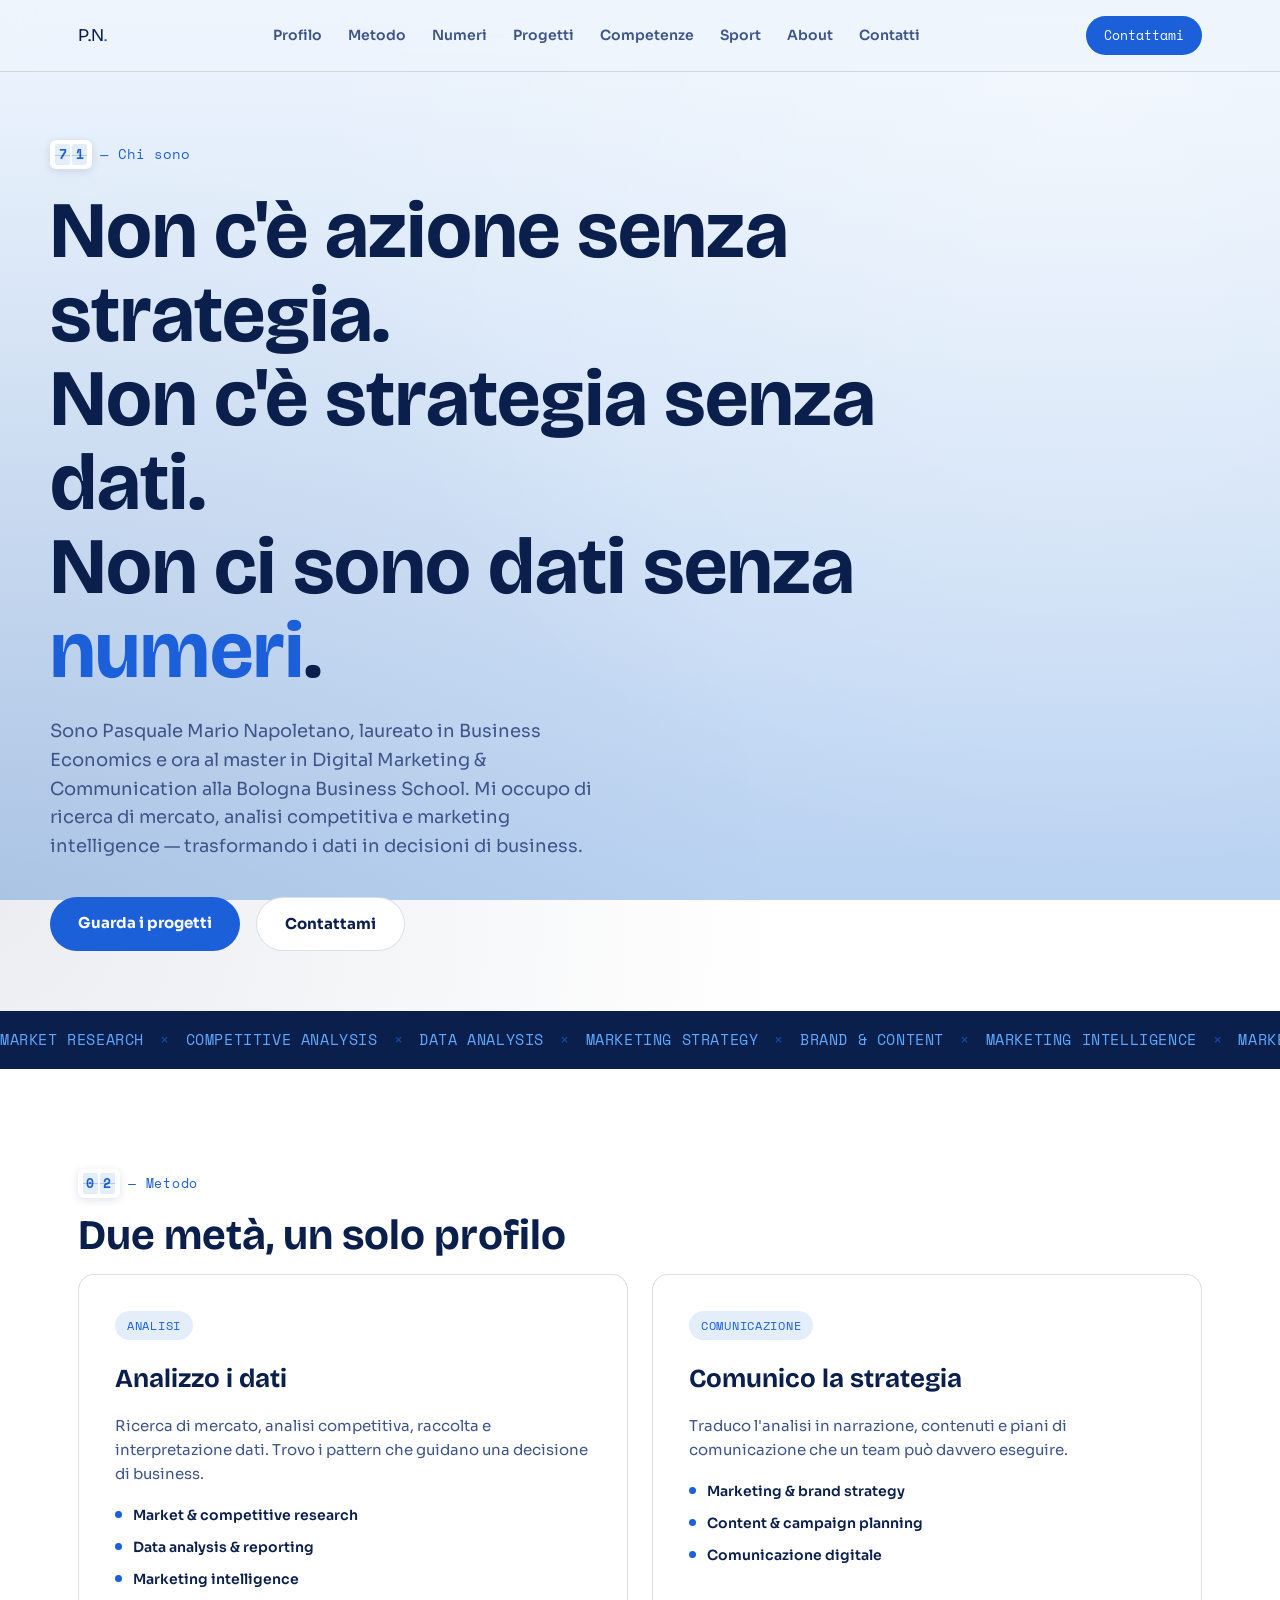
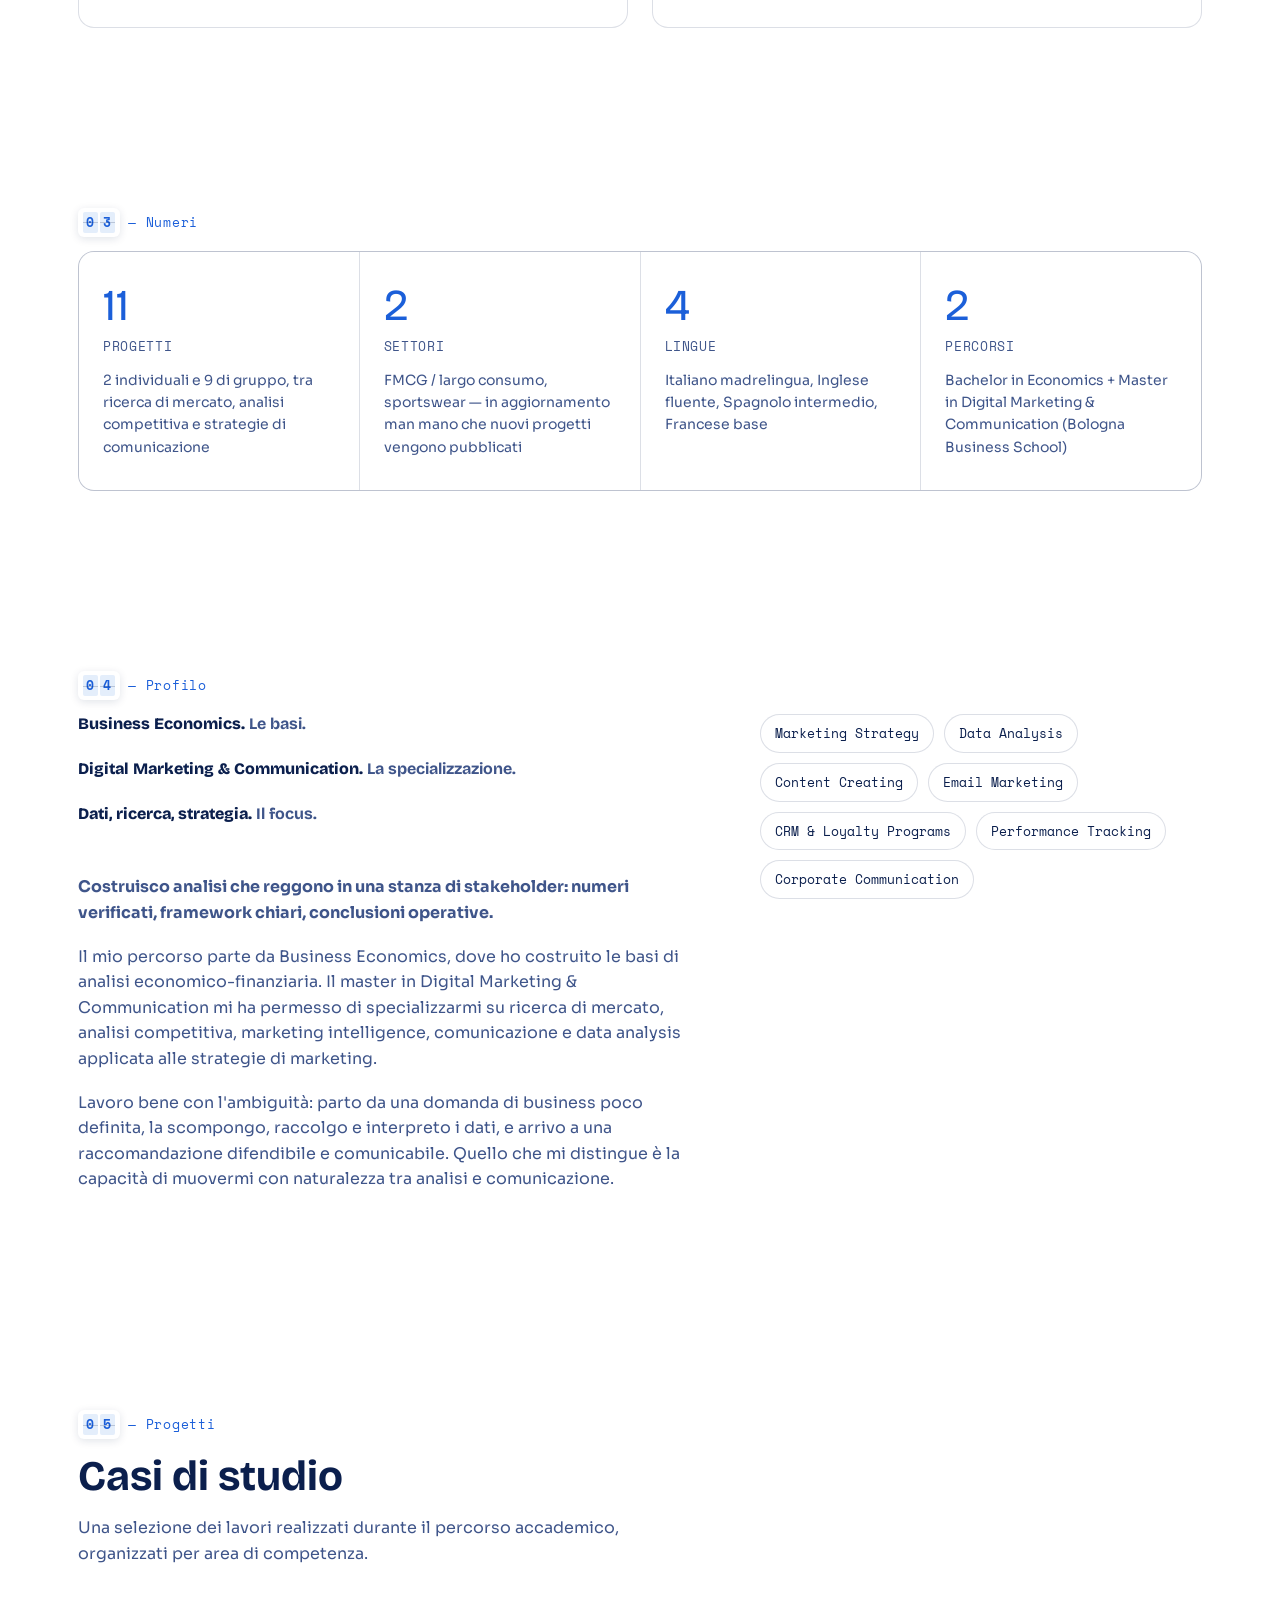
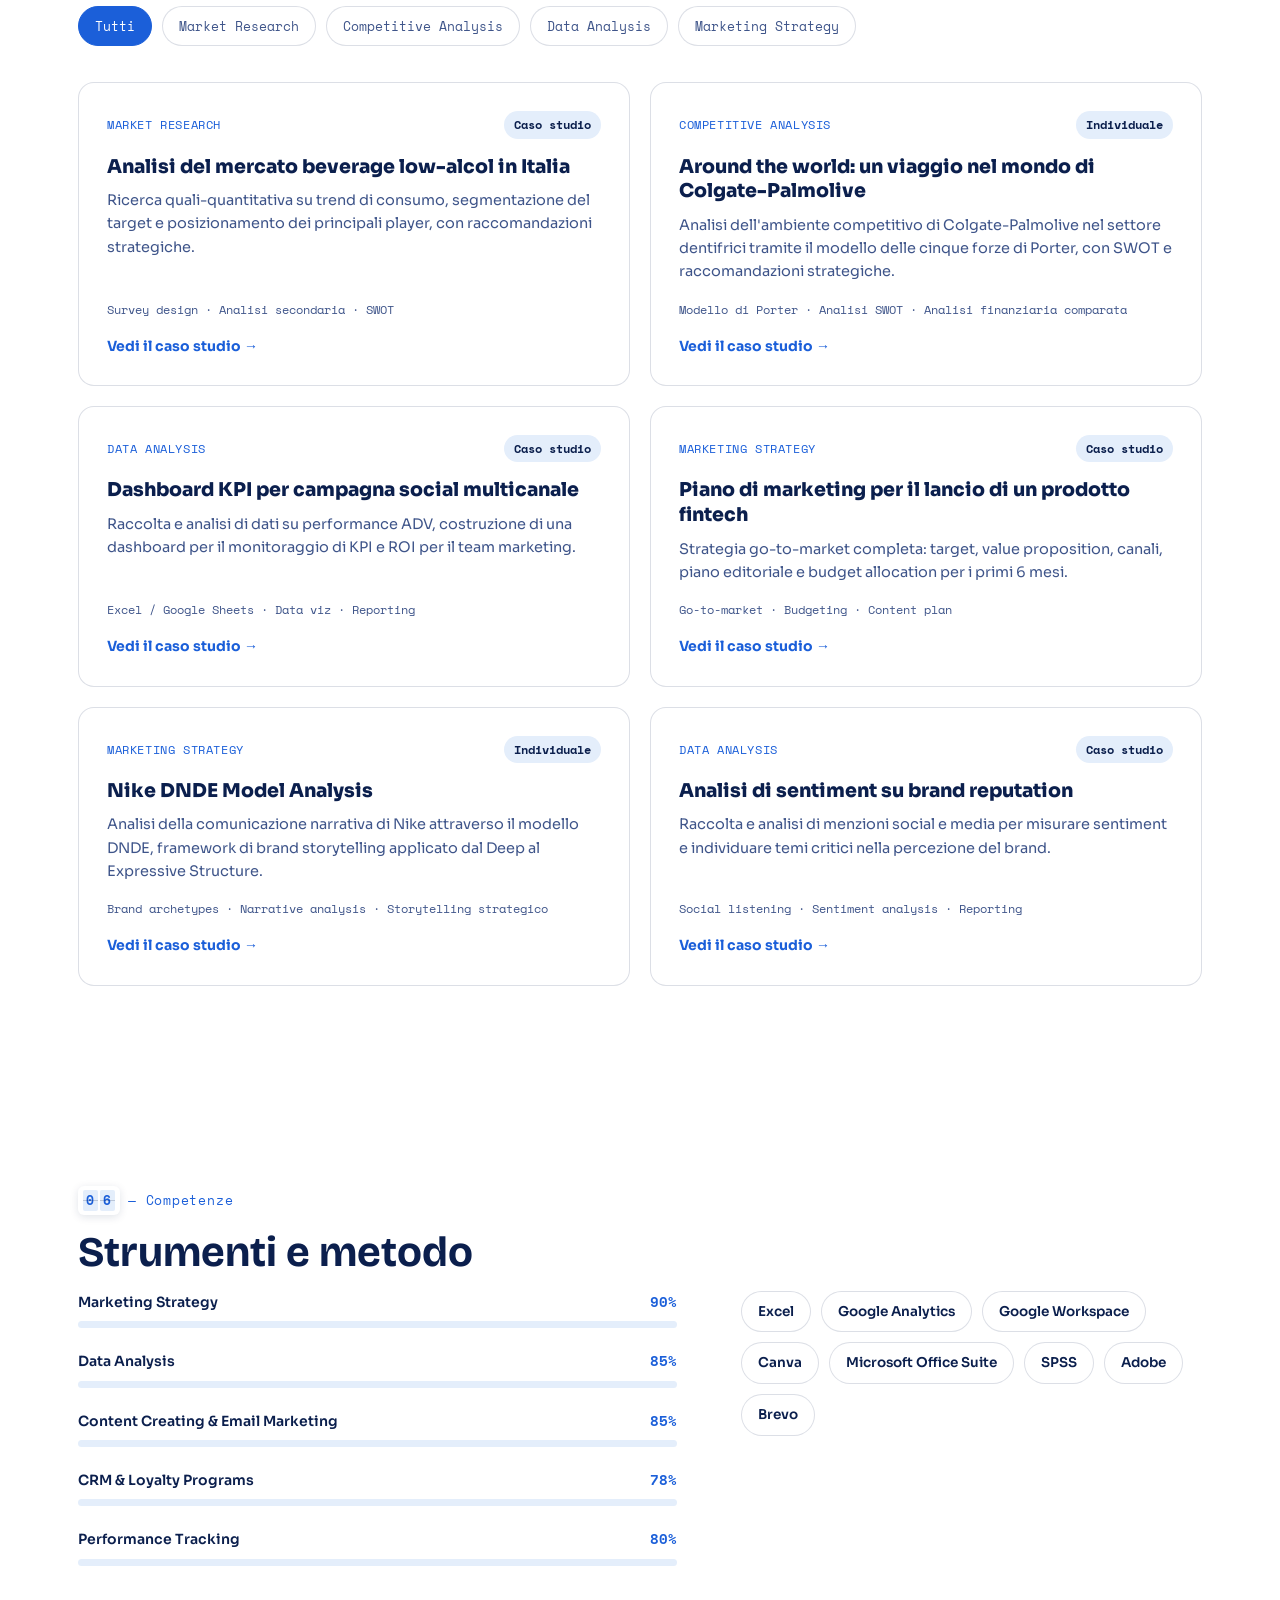
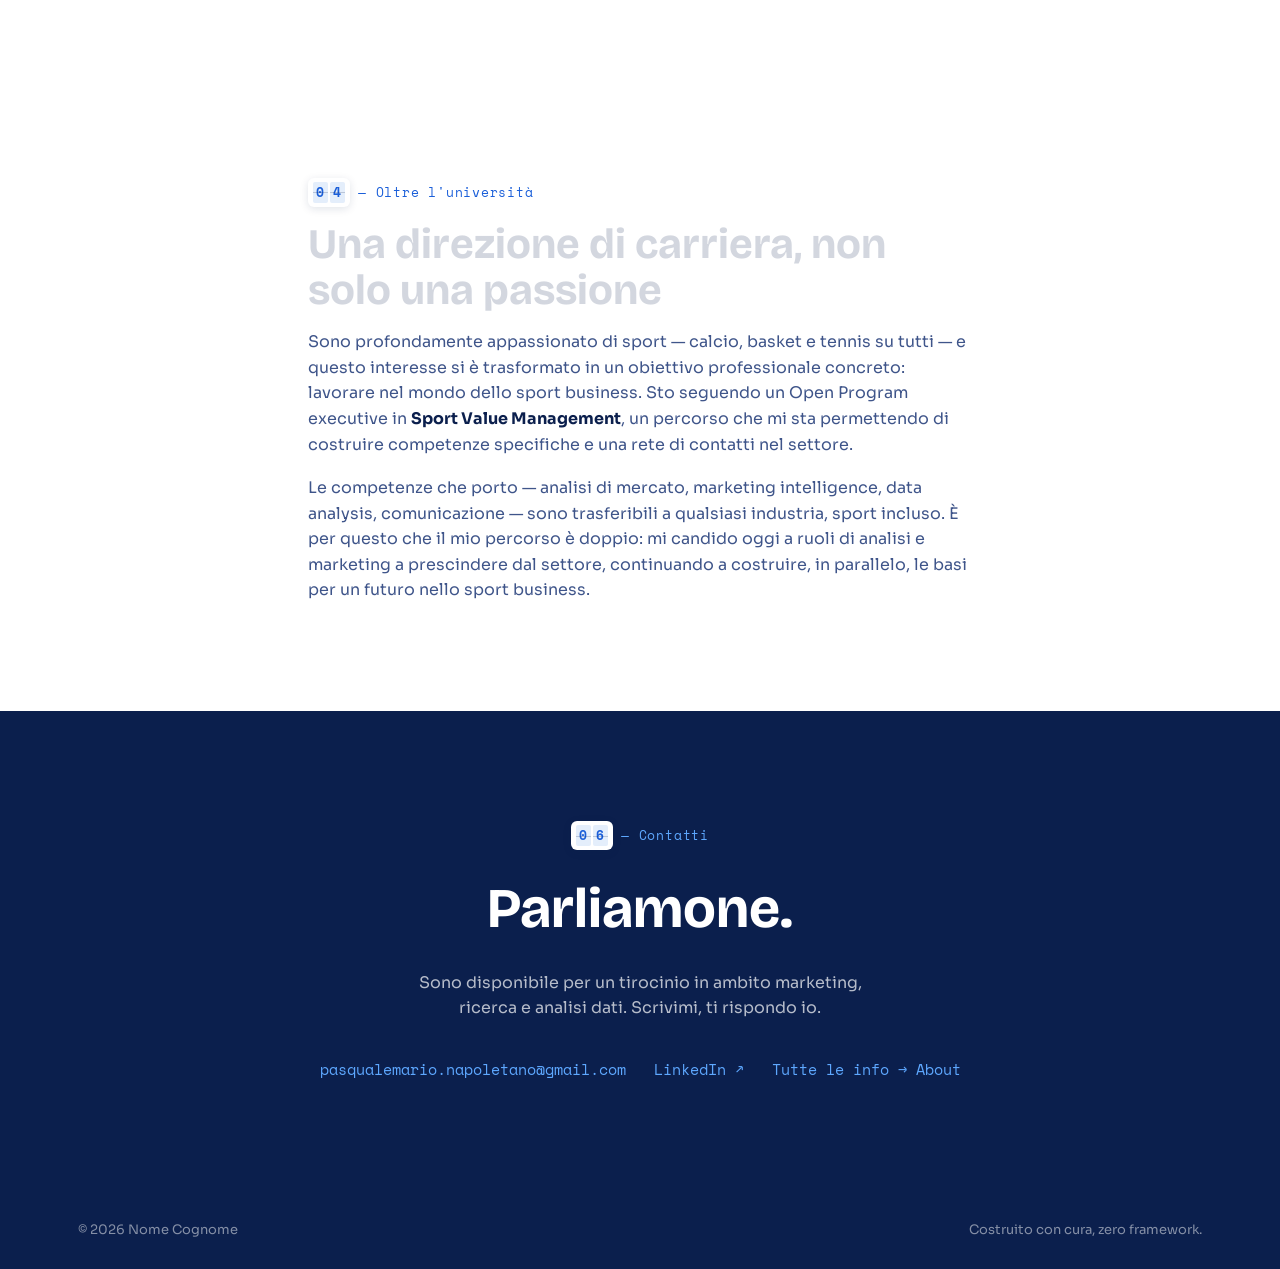
==== index.html @ d5038372 "Add files via upload" ====
<!DOCTYPE html>
<html lang="it">
<head>
<meta charset="UTF-8">
<meta name="viewport" content="width=device-width, initial-scale=1.0">
<title>Pasquale Mario Napoletano — Marketing Intelligence & Market Analysis</title>
<meta name="description" content="Portfolio accademico di Pasquale Mario Napoletano — Business Economics & Digital Marketing and Communication. Market research, competitive analysis, data analysis, marketing strategy.">
<meta name="robots" content="noindex, nofollow">

<link rel="preconnect" href="https://fonts.googleapis.com">
<link rel="preconnect" href="https://fonts.gstatic.com" crossorigin>
<link href="https://fonts.googleapis.com/css2?family=Bricolage+Grotesque:opsz,wght@12..96,600..800&family=Sora:wght@400;500;600;700&family=Inter:wght@400;500;600;700;800&family=Space+Mono:wght@400;700&display=swap" rel="stylesheet">

<link rel="stylesheet" href="css/style.css">
</head>
<body>

<!-- ============ NAV ============ -->
<header class="nav" id="nav">
  <div class="nav-inner">
    <a href="#top" class="nav-logo">P.N<span class="dot">.</span></a>
    <nav class="nav-links">
      <a href="#about">Profilo</a>
      <a href="#approach">Metodo</a>
      <a href="#stats">Numeri</a>
      <a href="#projects">Progetti</a>
      <a href="#skills">Competenze</a>
      <a href="#sport">Sport</a>
      <a href="about.html">About</a>
      <a href="#contact">Contatti</a>
    </nav>
    <a href="#contact" class="nav-cta">Contattami</a>
    <button class="nav-burger" id="navBurger" aria-label="Apri menu">
      <span></span><span></span><span></span>
    </button>
  </div>
</header>

<div class="mobile-menu" id="mobileMenu">
  <a href="#about">Profilo</a>
  <a href="#approach">Metodo</a>
  <a href="#stats">Numeri</a>
  <a href="#projects">Progetti</a>
  <a href="#skills">Competenze</a>
  <a href="#sport">Sport</a>
  <a href="about.html">About</a>
  <a href="#contact">Contatti</a>
  <a href="about.html" class="mobile-cta">About</a>
</div>

<!-- ============ HERO ============ -->
<section class="hero" id="top">
  <div class="hero-inner">
    <p class="hero-eyebrow"><span class="flap-group" data-flap="01"><span class="flap">0</span><span class="flap">0</span></span> — Chi sono</p>
    <h1 class="hero-title reveal-title">
      Non c'è azione senza strategia.<br>
      Non c'è strategia senza dati.<br>
      Non ci sono dati senza <span class="hero-highlight">numeri</span>.
    </h1>
    <p class="hero-sub reveal">
      Sono Pasquale Mario Napoletano, laureato in Business Economics e ora al master in Digital Marketing &amp; Communication
      alla Bologna Business School. Mi occupo di ricerca di mercato, analisi competitiva e marketing intelligence —
      trasformando i dati in decisioni di business.
    </p>
    <div class="hero-actions reveal">
      <a href="#projects" class="btn btn-primary">Guarda i progetti</a>
      <a href="#contact" class="btn btn-ghost">Contattami</a>
    </div>
  </div>
</section>

<!-- ============ MARQUEE ============ -->
<div class="marquee">
  <div class="marquee-track">
    <span>Market Research</span><span class="dot-sep">×</span>
    <span>Competitive Analysis</span><span class="dot-sep">×</span>
    <span>Data Analysis</span><span class="dot-sep">×</span>
    <span>Marketing Strategy</span><span class="dot-sep">×</span>
    <span>Brand &amp; Content</span><span class="dot-sep">×</span>
    <span>Marketing Intelligence</span><span class="dot-sep">×</span>
    <span>Market Research</span><span class="dot-sep">×</span>
    <span>Competitive Analysis</span><span class="dot-sep">×</span>
    <span>Data Analysis</span><span class="dot-sep">×</span>
    <span>Marketing Strategy</span><span class="dot-sep">×</span>
    <span>Brand &amp; Content</span><span class="dot-sep">×</span>
    <span>Marketing Intelligence</span><span class="dot-sep">×</span>
  </div>
</div>

<!-- ============ TWO SIDES (bilanciamento data/comunicazione) ============ -->
<section class="duality" id="approach">
  <div class="section-inner">
    <p class="section-eyebrow"><span class="flap-group" data-flap="02"><span class="flap">0</span><span class="flap">0</span></span> — Metodo</p>
    <h2 class="section-title reveal-title">Due metà, un solo profilo</h2>
    <div class="duality-grid">
      <div class="duality-card reveal">
        <span class="duality-tag">Analisi</span>
        <h3>Analizzo i dati</h3>
        <p>
          Ricerca di mercato, analisi competitiva, raccolta e interpretazione dati.
          Trovo i pattern che guidano una decisione di business.
        </p>
        <ul>
          <li>Market &amp; competitive research</li>
          <li>Data analysis &amp; reporting</li>
          <li>Marketing intelligence</li>
        </ul>
      </div>
      <div class="duality-card reveal">
        <span class="duality-tag">Comunicazione</span>
        <h3>Comunico la strategia</h3>
        <p>
          Traduco l'analisi in narrazione, contenuti e piani di comunicazione
          che un team può davvero eseguire.
        </p>
        <ul>
          <li>Marketing &amp; brand strategy</li>
          <li>Content &amp; campaign planning</li>
          <li>Comunicazione digitale</li>
        </ul>
      </div>
    </div>
  </div>
</section>

<!-- ============ STATS ============ -->
<section class="stats" id="stats">
  <div class="section-inner">
    <p class="section-eyebrow"><span class="flap-group" data-flap="03"><span class="flap">0</span><span class="flap">0</span></span> — Numeri</p>
    <div class="stats-grid">
      <div class="stat-card reveal">
        <span class="stat-number" data-count="11">0</span>
        <span class="stat-unit">progetti</span>
        <p class="stat-label">2 individuali e 9 di gruppo, tra ricerca di mercato, analisi competitiva e strategie di comunicazione</p>
      </div>
      <div class="stat-card reveal">
        <span class="stat-number" data-count="2">0</span>
        <span class="stat-unit">settori</span>
        <p class="stat-label">FMCG / largo consumo, sportswear — in aggiornamento man mano che nuovi progetti vengono pubblicati</p>
      </div>
      <div class="stat-card reveal">
        <span class="stat-number" data-count="4">0</span>
        <span class="stat-unit">lingue</span>
        <p class="stat-label">Italiano madrelingua, Inglese fluente, Spagnolo intermedio, Francese base</p>
      </div>
      <div class="stat-card reveal">
        <span class="stat-number" data-count="2">0</span>
        <span class="stat-unit">percorsi</span>
        <p class="stat-label">Bachelor in Economics + Master in Digital Marketing &amp; Communication (Bologna Business School)</p>
      </div>
    </div>
  </div>
</section>

<!-- ============ ABOUT ============ -->
<section class="about" id="about">
  <div class="section-inner">
    <p class="section-eyebrow"><span class="flap-group" data-flap="04"><span class="flap">0</span><span class="flap">0</span></span> — Profilo</p>
    <div class="about-grid">
      <div class="about-text">
        <div class="about-rows">
          <p class="about-row reveal"><strong>Business Economics.</strong> Le basi.</p>
          <p class="about-row reveal"><strong>Digital Marketing &amp; Communication.</strong> La specializzazione.</p>
          <p class="about-row reveal"><strong>Dati, ricerca, strategia.</strong> Il focus.</p>
        </div>
        <p class="about-lead reveal">
          Costruisco analisi che reggono in una stanza di stakeholder: numeri verificati,
          framework chiari, conclusioni operative.
        </p>
        <p class="reveal">
          Il mio percorso parte da Business Economics, dove ho costruito le basi di analisi
          economico-finanziaria. Il master in Digital Marketing &amp; Communication mi ha permesso
          di specializzarmi su ricerca di mercato, analisi competitiva, marketing intelligence,
          comunicazione e data analysis applicata alle strategie di marketing.
        </p>
        <p class="reveal">
          Lavoro bene con l'ambiguità: parto da una domanda di business poco definita,
          la scompongo, raccolgo e interpreto i dati, e arrivo a una raccomandazione
          difendibile e comunicabile. Quello che mi distingue è la capacità di muovermi
          con naturalezza tra analisi e comunicazione.
        </p>
      </div>
      <div class="about-tags reveal">
        <span class="tag">Marketing Strategy</span>
        <span class="tag">Data Analysis</span>
        <span class="tag">Content Creating</span>
        <span class="tag">Email Marketing</span>
        <span class="tag">CRM &amp; Loyalty Programs</span>
        <span class="tag">Performance Tracking</span>
        <span class="tag">Corporate Communication</span>
      </div>
    </div>
  </div>
</section>

<!-- ============ PROJECTS ============ -->
<section class="projects" id="projects">
  <div class="section-inner">
    <p class="section-eyebrow"><span class="flap-group" data-flap="05"><span class="flap">0</span><span class="flap">0</span></span> — Progetti</p>
    <h2 class="section-title reveal-title">Casi di studio</h2>
    <p class="section-intro reveal">
      Una selezione dei lavori realizzati durante il percorso accademico,
      organizzati per area di competenza.
    </p>

    <div class="filter-bar" id="filterBar">
      <button class="filter-btn active" data-filter="all">Tutti</button>
      <button class="filter-btn" data-filter="research">Market Research</button>
      <button class="filter-btn" data-filter="competitive">Competitive Analysis</button>
      <button class="filter-btn" data-filter="data">Data Analysis</button>
      <button class="filter-btn" data-filter="strategy">Marketing Strategy</button>
    </div>

    <div class="project-grid" id="projectGrid">

      <article class="project-card reveal" data-category="research">
        <div class="project-card-top">
          <span class="project-tag">Market Research</span>
          <span class="project-metric">Caso studio</span>
        </div>
        <h3 class="project-title">Analisi del mercato beverage low-alcol in Italia</h3>
        <p class="project-desc">
          Ricerca quali-quantitativa su trend di consumo, segmentazione del target e
          posizionamento dei principali player, con raccomandazioni strategiche.
        </p>
        <div class="project-meta">
          <span>Survey design · Analisi secondaria · SWOT</span>
        </div>
        <a href="#" class="project-link">Vedi il caso studio →</a>
      </article>

      <article class="project-card reveal" data-category="competitive research">
        <div class="project-card-top">
          <span class="project-tag">Competitive Analysis</span>
          <span class="project-metric">Individuale</span>
        </div>
        <h3 class="project-title">Around the world: un viaggio nel mondo di Colgate-Palmolive</h3>
        <p class="project-desc">
          Analisi dell'ambiente competitivo di Colgate-Palmolive nel settore dentifrici tramite
          il modello delle cinque forze di Porter, con SWOT e raccomandazioni strategiche.
        </p>
        <div class="project-meta">
          <span>Modello di Porter · Analisi SWOT · Analisi finanziaria comparata</span>
        </div>
        <a href="progetti/colgate-porter.html" class="project-link">Vedi il caso studio →</a>
      </article>

      <article class="project-card reveal" data-category="data">
        <div class="project-card-top">
          <span class="project-tag">Data Analysis</span>
          <span class="project-metric">Caso studio</span>
        </div>
        <h3 class="project-title">Dashboard KPI per campagna social multicanale</h3>
        <p class="project-desc">
          Raccolta e analisi di dati su performance ADV, costruzione di una dashboard
          per il monitoraggio di KPI e ROI per il team marketing.
        </p>
        <div class="project-meta">
          <span>Excel / Google Sheets · Data viz · Reporting</span>
        </div>
        <a href="#" class="project-link">Vedi il caso studio →</a>
      </article>

      <article class="project-card reveal" data-category="strategy">
        <div class="project-card-top">
          <span class="project-tag">Marketing Strategy</span>
          <span class="project-metric">Caso studio</span>
        </div>
        <h3 class="project-title">Piano di marketing per il lancio di un prodotto fintech</h3>
        <p class="project-desc">
          Strategia go-to-market completa: target, value proposition, canali,
          piano editoriale e budget allocation per i primi 6 mesi.
        </p>
        <div class="project-meta">
          <span>Go-to-market · Budgeting · Content plan</span>
        </div>
        <a href="#" class="project-link">Vedi il caso studio →</a>
      </article>

      <article class="project-card reveal" data-category="strategy">
        <div class="project-card-top">
          <span class="project-tag">Marketing Strategy</span>
          <span class="project-metric">Individuale</span>
        </div>
        <h3 class="project-title">Nike DNDE Model Analysis</h3>
        <p class="project-desc">
          Analisi della comunicazione narrativa di Nike attraverso il modello DNDE,
          framework di brand storytelling applicato dal Deep al Expressive Structure.
        </p>
        <div class="project-meta">
          <span>Brand archetypes · Narrative analysis · Storytelling strategico</span>
        </div>
        <a href="progetti/nike-dnde.html" class="project-link">Vedi il caso studio →</a>
      </article>

      <article class="project-card reveal" data-category="data">
        <div class="project-card-top">
          <span class="project-tag">Data Analysis</span>
          <span class="project-metric">Caso studio</span>
        </div>
        <h3 class="project-title">Analisi di sentiment su brand reputation</h3>
        <p class="project-desc">
          Raccolta e analisi di menzioni social e media per misurare sentiment
          e individuare temi critici nella percezione del brand.
        </p>
        <div class="project-meta">
          <span>Social listening · Sentiment analysis · Reporting</span>
        </div>
        <a href="#" class="project-link">Vedi il caso studio →</a>
      </article>

    </div>
  </div>
</section>

<!-- ============ SKILLS ============ -->
<section class="skills" id="skills">
  <div class="section-inner">
    <p class="section-eyebrow"><span class="flap-group" data-flap="06"><span class="flap">0</span><span class="flap">0</span></span> — Competenze</p>
    <h2 class="section-title reveal-title">Strumenti e metodo</h2>

    <div class="skills-grid">
      <div class="skill-bars reveal">
        <div class="skill-bar-item">
          <div class="skill-bar-top"><span>Marketing Strategy</span><span>90%</span></div>
          <div class="skill-bar-track"><div class="skill-bar-fill" data-width="90"></div></div>
        </div>
        <div class="skill-bar-item">
          <div class="skill-bar-top"><span>Data Analysis</span><span>85%</span></div>
          <div class="skill-bar-track"><div class="skill-bar-fill" data-width="85"></div></div>
        </div>
        <div class="skill-bar-item">
          <div class="skill-bar-top"><span>Content Creating &amp; Email Marketing</span><span>85%</span></div>
          <div class="skill-bar-track"><div class="skill-bar-fill" data-width="85"></div></div>
        </div>
        <div class="skill-bar-item">
          <div class="skill-bar-top"><span>CRM &amp; Loyalty Programs</span><span>78%</span></div>
          <div class="skill-bar-track"><div class="skill-bar-fill" data-width="78"></div></div>
        </div>
        <div class="skill-bar-item">
          <div class="skill-bar-top"><span>Performance Tracking</span><span>80%</span></div>
          <div class="skill-bar-track"><div class="skill-bar-fill" data-width="80"></div></div>
        </div>
      </div>

      <div class="tools-cloud reveal">
        <span class="tool-chip">Excel</span>
        <span class="tool-chip">Google Analytics</span>
        <span class="tool-chip">Google Workspace</span>
        <span class="tool-chip">Canva</span>
        <span class="tool-chip">Microsoft Office Suite</span>
        <span class="tool-chip">SPSS</span>
        <span class="tool-chip">Adobe</span>
        <span class="tool-chip">Brevo</span>
      </div>
    </div>
  </div>
</section>

<!-- ============ SPORT ============ -->
<section class="sport" id="sport">
  <div class="section-inner sport-inner">
    <p class="section-eyebrow"><span class="flap-group" data-flap="07"><span class="flap">0</span><span class="flap">0</span></span> — Oltre l'università</p>
    <h2 class="section-title reveal-title">Una direzione di carriera, non solo una passione</h2>
    <p class="sport-text reveal">
      Sono profondamente appassionato di sport — calcio, basket e tennis su tutti — e questo
      interesse si è trasformato in un obiettivo professionale concreto: lavorare nel mondo
      dello sport business. Sto seguendo un Open Program executive in
      <strong>Sport Value Management</strong>, un percorso che mi sta permettendo di costruire
      competenze specifiche e una rete di contatti nel settore.
    </p>
    <p class="sport-text reveal">
      Le competenze che porto — analisi di mercato, marketing intelligence, data analysis,
      comunicazione — sono trasferibili a qualsiasi industria, sport incluso. È per questo
      che il mio percorso è doppio: mi candido oggi a ruoli di analisi e marketing a
      prescindere dal settore, continuando a costruire, in parallelo, le basi per un
      futuro nello sport business.
    </p>
  </div>
</section>

<!-- ============ CONTACT ============ -->
<section class="contact" id="contact">
  <div class="section-inner contact-inner">
    <p class="section-eyebrow"><span class="flap-group" data-flap="08"><span class="flap">0</span><span class="flap">0</span></span> — Contatti</p>
    <h2 class="contact-title reveal-title">Parliamone.</h2>
    <p class="contact-sub reveal">
      Sono disponibile per un tirocinio in ambito marketing, ricerca e analisi dati.
      Scrivimi, ti rispondo io.
    </p>
    <div class="contact-links reveal">
      <a href="mailto:pasqualemario.napoletano@gmail.com" class="contact-link">pasqualemario.napoletano@gmail.com</a>
      <a href="https://www.linkedin.com/in/pasquale-napoletano/" target="_blank" rel="noopener" class="contact-link">LinkedIn ↗</a>
      <a href="about.html" class="contact-link">Tutte le info → About</a>
    </div>
  </div>
</section>

<footer class="footer">
  <div class="section-inner footer-inner">
    <span>© 2026 Nome Cognome</span>
    <span>Costruito con cura, zero framework.</span>
  </div>
</footer>

<script src="js/script.js"></script>
</body>
</html>
---- css/style.css ----
/* ===========================================================
   DESIGN TOKENS
   =========================================================== */
:root {
  --bg: #EEF5FD;
  --bg-2: #AECBEF;
  --surface: #FFFFFF;
  --surface-2: #E4EEFB;
  --navy: #0B1F4D;
  --text: #0B1F4D;
  --text-dim: #3F558A;
  --accent: #1B5FD9;
  --sky: #5EA8FF;
  --dark: #101828;
  --line: rgba(11, 31, 77, 0.14);

  --font-display: 'Bricolage Grotesque', sans-serif;
  --font-body: 'Sora', sans-serif;
  --font-mono: 'Space Mono', monospace;

  --maxw: 1180px;
  --radius: 16px;
}

* { box-sizing: border-box; }

html { scroll-behavior: smooth; }

@media (prefers-reduced-motion: reduce) {
  html { scroll-behavior: auto; }
  *, *::before, *::after {
    animation-duration: 0.001ms !important;
    animation-iteration-count: 1 !important;
    transition-duration: 0.001ms !important;
  }
}

body {
  margin: 0;
  background: linear-gradient(180deg, var(--bg) 0%, var(--bg-2) 30%, #95B8E8 65%, #C3D9F2 100%);
  background-size: 100% 400%;
  background-attachment: fixed;
  color: var(--text);
  font-family: var(--font-body);
  line-height: 1.6;
  -webkit-font-smoothing: antialiased;
  overflow-x: hidden;
  transition: background-position 0.1s linear;
}

a { color: inherit; text-decoration: none; }
img { max-width: 100%; display: block; }

:focus-visible {
  outline: 2px solid var(--accent);
  outline-offset: 3px;
}

.section-inner {
  max-width: var(--maxw);
  margin: 0 auto;
  padding: 0 28px;
}

.section-eyebrow {
  font-family: var(--font-mono);
  font-size: 13px;
  letter-spacing: 0.06em;
  color: var(--accent);
  margin: 0 0 14px;
  display: flex;
  align-items: center;
  gap: 8px;
}
.section-eyebrow .num {
  background: var(--surface-2);
  padding: 3px 8px;
  border-radius: 6px;
  font-weight: 700;
}

/* Split-flap digit display (airport-board style) for section numbers */
.flap-group {
  display: inline-flex;
  gap: 2px;
  background: var(--surface);
  padding: 4px 5px;
  border-radius: 6px;
  box-shadow: 0 2px 8px rgba(11, 31, 77, 0.12);
  vertical-align: middle;
}
.flap {
  position: relative;
  width: 15px;
  height: 21px;
  background: var(--surface-2);
  border-radius: 2px;
  overflow: hidden;
  color: var(--accent);
  font-weight: 700;
  font-size: 13px;
  display: flex;
  align-items: center;
  justify-content: center;
  font-family: var(--font-mono);
}
.flap::after {
  content: '';
  position: absolute;
  top: 50%; left: 0; right: 0;
  height: 1px;
  background: rgba(11, 31, 77, 0.2);
}

.section-title {
  font-family: var(--font-display);
  font-size: clamp(28px, 4vw, 42px);
  line-height: 1.1;
  margin: 0 0 16px;
  color: var(--navy);
}

.section-intro {
  color: var(--text-dim);
  max-width: 560px;
  margin: 0 0 40px;
  font-size: 16px;
}

/* ===========================================================
   SCROLL REVEAL
   =========================================================== */
.reveal {
  opacity: 0;
  transform: translateY(28px);
  transition: opacity 1.3s cubic-bezier(0.16,1,0.3,1), transform 1.3s cubic-bezier(0.16,1,0.3,1);
}
.reveal.visible {
  opacity: 1;
  transform: translateY(0);
}

.reveal-title {
  opacity: 0;
  background-image: linear-gradient(90deg, var(--navy) 50%, rgba(11, 31, 77, 0.18) 50%);
  background-size: 200% 100%;
  background-position: 100% 0;
  -webkit-background-clip: text;
  background-clip: text;
  color: transparent;
  -webkit-text-fill-color: transparent;
  transition: background-position 1.6s cubic-bezier(0.65, 0, 0.35, 1), opacity 1.6s cubic-bezier(0.65, 0, 0.35, 1);
}
.reveal-title.visible {
  opacity: 1;
  background-position: 0% 0;
}

/* Contact section sits on a dark navy background, so its title needs
   a light-on-dark version of the same sweep effect */
.contact-title.reveal-title {
  background-image: linear-gradient(90deg, #FFFFFF 50%, rgba(255, 255, 255, 0.18) 50%);
}

/* The accent-colored span inside the hero title gets the same sweep
   effect, but using its own accent tone instead of navy */
.reveal-title .hero-highlight {
  background-image: linear-gradient(90deg, var(--accent) 50%, rgba(46, 125, 246, 0.18) 50%);
  background-size: 200% 100%;
  background-position: 100% 0;
  -webkit-background-clip: text;
  background-clip: text;
  color: transparent;
  -webkit-text-fill-color: transparent;
  transition: background-position 1.6s cubic-bezier(0.65, 0, 0.35, 1);
}
.reveal-title.visible .hero-highlight {
  background-position: 0% 0;
}

/* ===========================================================
   NAV
   =========================================================== */
.nav {
  position: fixed;
  top: 0; left: 0; right: 0;
  z-index: 100;
  background: rgba(238, 245, 253, 0.75);
  backdrop-filter: blur(14px);
  border-bottom: 1px solid var(--line);
}

.nav-inner {
  max-width: var(--maxw);
  margin: 0 auto;
  padding: 16px 28px;
  display: flex;
  align-items: center;
  justify-content: space-between;
}

.nav-logo {
  font-family: var(--font-display);
  font-size: 18px;
  color: var(--navy);
}
.nav-logo .dot { color: var(--accent); }

.nav-links {
  display: flex;
  gap: 26px;
  font-size: 14px;
  font-weight: 600;
}

.nav-links a {
  color: var(--text-dim);
  transition: color 0.2s ease;
  position: relative;
}
.nav-links a:hover { color: var(--navy); }

.nav-cta {
  font-family: var(--font-mono);
  font-size: 13px;
  background: var(--accent);
  color: white;
  padding: 9px 18px;
  border-radius: 999px;
  transition: transform 0.2s ease, box-shadow 0.2s ease;
  white-space: nowrap;
}
.nav-cta:hover {
  transform: translateY(-2px);
  box-shadow: 0 8px 20px rgba(46, 125, 246, 0.35);
}

.nav-burger {
  display: none;
  background: none;
  border: none;
  width: 32px; height: 24px;
  flex-direction: column;
  justify-content: space-between;
  cursor: pointer;
  padding: 0;
}
.nav-burger span {
  display: block;
  height: 2px;
  background: var(--navy);
  border-radius: 2px;
}

.mobile-menu {
  position: fixed;
  top: 0; right: -100%;
  width: 78%;
  max-width: 320px;
  height: 100vh;
  background: var(--surface);
  z-index: 200;
  display: flex;
  flex-direction: column;
  padding: 90px 32px 32px;
  gap: 24px;
  transition: right 0.35s ease;
  border-left: 1px solid var(--line);
}
.mobile-menu.open { right: 0; }
.mobile-menu a { font-size: 18px; font-weight: 600; color: var(--navy); }
.mobile-cta {
  margin-top: 16px;
  font-family: var(--font-mono);
  font-size: 14px;
  background: var(--accent);
  color: white;
  padding: 12px 16px;
  border-radius: 999px;
  text-align: center;
}

/* ===========================================================
   HERO
   =========================================================== */
.hero {
  position: relative;
  min-height: 92vh;
  display: flex;
  flex-direction: column;
  justify-content: center;
  padding: 140px 28px 60px;
  background:
    radial-gradient(circle at 85% 10%, rgba(255, 255, 255, 0.4), transparent 55%),
    radial-gradient(circle at 0% 90%, rgba(11, 31, 77, 0.08), transparent 50%);
}

.hero-inner {
  max-width: var(--maxw);
  width: 100%;
  margin: 0 auto;
  position: relative;
  z-index: 2;
}

.hero-eyebrow {
  font-family: var(--font-mono);
  font-size: 14px;
  color: var(--accent);
  margin: 0 0 20px;
  display: flex;
  align-items: center;
  gap: 8px;
}
.hero-eyebrow .num {
  background: var(--surface);
  padding: 4px 9px;
  border-radius: 6px;
  font-weight: 700;
  box-shadow: 0 2px 8px rgba(11,31,77,0.08);
}

.hero-title {
  font-family: var(--font-display);
  font-size: clamp(38px, 6.8vw, 80px);
  line-height: 1.05;
  margin: 0 0 24px;
  max-width: 920px;
  color: var(--navy);
}

.hero-highlight {
  color: var(--accent);
  position: relative;
}

.hero-sub {
  font-size: 18px;
  color: var(--text-dim);
  max-width: 560px;
  margin: 0 0 36px;
}

.hero-actions { display: flex; gap: 16px; flex-wrap: wrap; }

.btn {
  font-family: var(--font-body);
  font-weight: 700;
  font-size: 15px;
  padding: 14px 28px;
  border-radius: 999px;
  transition: transform 0.25s ease, box-shadow 0.25s ease, background 0.2s ease;
  display: inline-block;
}
.btn-primary {
  background: var(--accent);
  color: white;
}
.btn-primary:hover {
  transform: translateY(-3px);
  box-shadow: 0 12px 28px rgba(46, 125, 246, 0.35);
}
.btn-ghost {
  border: 1.5px solid var(--line);
  color: var(--navy);
  background: var(--surface);
}
.btn-ghost:hover {
  border-color: var(--accent);
  color: var(--accent);
  transform: translateY(-3px);
}

/* ===========================================================
   MARQUEE
   =========================================================== */
.marquee {
  background: var(--navy);
  padding: 16px 0;
  overflow: hidden;
  white-space: nowrap;
}

.marquee-track {
  display: inline-flex;
  gap: 16px;
  animation: scroll-marquee 28s linear infinite;
  font-family: var(--font-mono);
  font-size: 15px;
  color: var(--sky);
  text-transform: uppercase;
  letter-spacing: 0.04em;
}

.marquee-track span { display: inline-block; }
.dot-sep { color: var(--accent); opacity: 0.7; }

@keyframes scroll-marquee {
  from { transform: translateX(0); }
  to { transform: translateX(-50%); }
}

/* ===========================================================
   DUALITY (sezione bilanciamento data/comunicazione)
   =========================================================== */
.duality { padding: 100px 0; }

.duality-grid {
  display: grid;
  grid-template-columns: 1fr 1fr;
  gap: 24px;
}

.duality-card {
  background: var(--surface);
  border: 1px solid var(--line);
  border-radius: var(--radius);
  padding: 36px;
  transition: transform 0.3s ease, box-shadow 0.3s ease;
}
.duality-card:hover {
  transform: translateY(-6px);
  box-shadow: 0 20px 40px rgba(11, 31, 77, 0.08);
}

.duality-tag {
  font-family: var(--font-mono);
  font-size: 12px;
  text-transform: uppercase;
  letter-spacing: 0.06em;
  color: var(--accent);
  background: var(--surface-2);
  padding: 5px 12px;
  border-radius: 999px;
  display: inline-block;
  margin-bottom: 18px;
}

.duality-card h3 {
  font-family: var(--font-display);
  font-size: 26px;
  color: var(--navy);
  margin: 0 0 14px;
}

.duality-card p {
  color: var(--text-dim);
  font-size: 15px;
  margin: 0 0 18px;
}

.duality-card ul {
  list-style: none;
  padding: 0;
  margin: 0;
  display: flex;
  flex-direction: column;
  gap: 10px;
}

.duality-card li {
  font-size: 14px;
  color: var(--navy);
  font-weight: 600;
  padding-left: 18px;
  position: relative;
}
.duality-card li::before {
  content: '';
  position: absolute;
  left: 0; top: 7px;
  width: 7px; height: 7px;
  border-radius: 50%;
  background: var(--accent);
}

/* ===========================================================
   STATS
   =========================================================== */
.stats { padding: 80px 0; }

.stats-grid {
  display: grid;
  grid-template-columns: repeat(4, 1fr);
  gap: 1px;
  background: var(--line);
  border: 1px solid var(--line);
  border-radius: var(--radius);
  overflow: hidden;
}

.stat-card {
  background: var(--surface);
  padding: 32px 24px;
  display: flex;
  flex-direction: column;
  transition: background 0.3s ease;
}
.stat-card:hover { background: var(--surface-2); }

.stat-number {
  font-family: var(--font-display);
  font-size: 44px;
  color: var(--accent);
  line-height: 1;
}

.stat-unit {
  font-family: var(--font-mono);
  font-size: 13px;
  color: var(--text-dim);
  text-transform: uppercase;
  letter-spacing: 0.05em;
  margin: 8px 0 12px;
}

.stat-label { font-size: 14px; color: var(--text-dim); margin: 0; }

/* ===========================================================
   ABOUT
   =========================================================== */
.about { padding: 100px 0; }

.about-grid {
  display: grid;
  grid-template-columns: 1.4fr 1fr;
  gap: 64px;
}

.about-rows {
  display: flex;
  flex-direction: column;
  gap: 6px;
  margin-bottom: 32px;
}

.about-row {
  font-family: var(--font-display);
  font-size: clamp(20px, 2.6vw, 28px);
  font-weight: 700;
  color: var(--text-dim);
  margin: 0;
  line-height: 1.3;
}
.about-row strong {
  color: var(--navy);
  font-weight: 800;
}

.about-lead {
  font-size: 22px;
  font-weight: 700;
  color: var(--navy);
  margin: 0 0 24px;
}

.about-text p { color: var(--text-dim); font-size: 16px; margin: 0 0 18px; }

.about-tags {
  display: flex;
  flex-wrap: wrap;
  gap: 10px;
  align-content: flex-start;
}

.tag {
  font-family: var(--font-mono);
  font-size: 13px;
  border: 1px solid var(--line);
  background: var(--surface);
  color: var(--navy);
  padding: 8px 14px;
  border-radius: 999px;
  height: fit-content;
}

/* ===========================================================
   PROJECTS
   =========================================================== */
.projects { padding: 100px 0; }

.filter-bar { display: flex; gap: 10px; flex-wrap: wrap; margin-bottom: 36px; }

.filter-btn {
  font-family: var(--font-mono);
  font-size: 13px;
  background: var(--surface);
  border: 1px solid var(--line);
  color: var(--text-dim);
  padding: 9px 16px;
  border-radius: 999px;
  cursor: pointer;
  transition: all 0.2s ease;
}
.filter-btn:hover { color: var(--navy); border-color: var(--accent); }
.filter-btn.active { background: var(--accent); border-color: var(--accent); color: white; }

.project-grid {
  display: grid;
  grid-template-columns: repeat(2, 1fr);
  gap: 20px;
}

.project-card {
  background: var(--surface);
  border: 1px solid var(--line);
  border-radius: var(--radius);
  padding: 28px;
  display: flex;
  flex-direction: column;
  position: relative;
  transition: transform 0.3s cubic-bezier(0.16,1,0.3,1), box-shadow 0.3s ease, border-color 0.3s ease;
}
.project-card:hover {
  transform: translateY(-6px);
  border-color: var(--accent);
  box-shadow: 0 20px 45px rgba(46, 125, 246, 0.18);
}

.project-card-top {
  display: flex;
  justify-content: space-between;
  align-items: center;
  margin-bottom: 16px;
}

.project-tag {
  font-family: var(--font-mono);
  font-size: 12px;
  color: var(--accent);
  text-transform: uppercase;
  letter-spacing: 0.05em;
}

.project-metric {
  font-family: var(--font-mono);
  font-size: 12px;
  font-weight: 700;
  background: var(--surface-2);
  color: var(--navy);
  padding: 4px 10px;
  border-radius: 999px;
}

.project-title { font-size: 19px; font-weight: 800; color: var(--navy); margin: 0 0 10px; line-height: 1.3; }
.project-desc { color: var(--text-dim); font-size: 14.5px; margin: 0 0 16px; flex-grow: 1; }
.project-meta { font-family: var(--font-mono); font-size: 12px; color: var(--text-dim); margin-bottom: 16px; }
.project-link { font-size: 14px; font-weight: 700; color: var(--accent); }

.project-card[hidden] { display: none; }

/* ===========================================================
   SKILLS
   =========================================================== */
.skills { padding: 100px 0; }

.skills-grid {
  display: grid;
  grid-template-columns: 1.3fr 1fr;
  gap: 64px;
  align-items: start;
}

.skill-bar-item { margin-bottom: 22px; }

.skill-bar-top { display: flex; justify-content: space-between; font-size: 14px; margin-bottom: 8px; color: var(--navy); font-weight: 600; }
.skill-bar-top span:last-child { font-family: var(--font-mono); color: var(--accent); }

.skill-bar-track { height: 7px; background: var(--surface-2); border-radius: 999px; overflow: hidden; }

.skill-bar-fill {
  height: 100%;
  width: 0%;
  background: linear-gradient(90deg, var(--accent), var(--sky));
  border-radius: 999px;
  transition: width 1.1s cubic-bezier(0.16, 1, 0.3, 1);
}

.tools-cloud { display: flex; flex-wrap: wrap; gap: 10px; align-content: flex-start; }

.tool-chip {
  font-size: 13.5px;
  font-weight: 600;
  background: var(--surface);
  border: 1px solid var(--line);
  color: var(--navy);
  padding: 9px 16px;
  border-radius: 999px;
  transition: border-color 0.2s ease;
}
.tool-chip:hover { border-color: var(--accent); }

/* ===========================================================
   SPORT
   =========================================================== */
.sport { padding: 90px 0; }
.sport-inner { max-width: 720px; }
.sport-text { color: var(--text-dim); font-size: 16px; margin: 0 0 18px; }
.sport-text strong { color: var(--navy); }

/* ===========================================================
   CONTACT
   =========================================================== */
.contact {
  padding: 110px 0;
  background: var(--navy);
  text-align: center;
  color: white;
}
.contact .section-eyebrow { color: var(--sky); }
.contact .section-eyebrow .num { background: rgba(255,255,255,0.1); color: var(--sky); }

.contact-inner { display: flex; flex-direction: column; align-items: center; }

.contact-title.section-title,
.contact-title {
  font-family: var(--font-display);
  font-size: clamp(32px, 5vw, 56px);
  margin: 0 0 16px;
  color: white !important;
}

.contact-sub { color: rgba(255,255,255,0.7); max-width: 460px; margin: 0 0 36px; }

.contact-links { display: flex; gap: 28px; flex-wrap: wrap; justify-content: center; }

.contact-link {
  font-family: var(--font-mono);
  font-size: 15px;
  color: var(--sky);
  border-bottom: 1px solid transparent;
  transition: border-color 0.2s ease, opacity 0.2s ease;
}
.contact-link:hover { border-color: var(--sky); opacity: 0.85; }

/* ===========================================================
   FOOTER
   =========================================================== */
.footer { padding: 28px 0; background: var(--navy); }
.footer-inner {
  display: flex;
  justify-content: space-between;
  font-size: 13px;
  color: rgba(255,255,255,0.5);
  flex-wrap: wrap;
  gap: 8px;
}

/* ===========================================================
   RESPONSIVE
   =========================================================== */
@media (max-width: 900px) {
  .nav-links { display: none; }
  .nav-cta { display: none; }
  .nav-burger { display: flex; }

  .about-grid, .skills-grid, .duality-grid {
    grid-template-columns: 1fr;
    gap: 28px;
  }

  .stats-grid { grid-template-columns: repeat(2, 1fr); }
  .project-grid { grid-template-columns: 1fr; }
}

@media (max-width: 520px) {
  .stats-grid { grid-template-columns: 1fr; }
  .hero-title { font-size: clamp(32px, 9vw, 44px); }
}
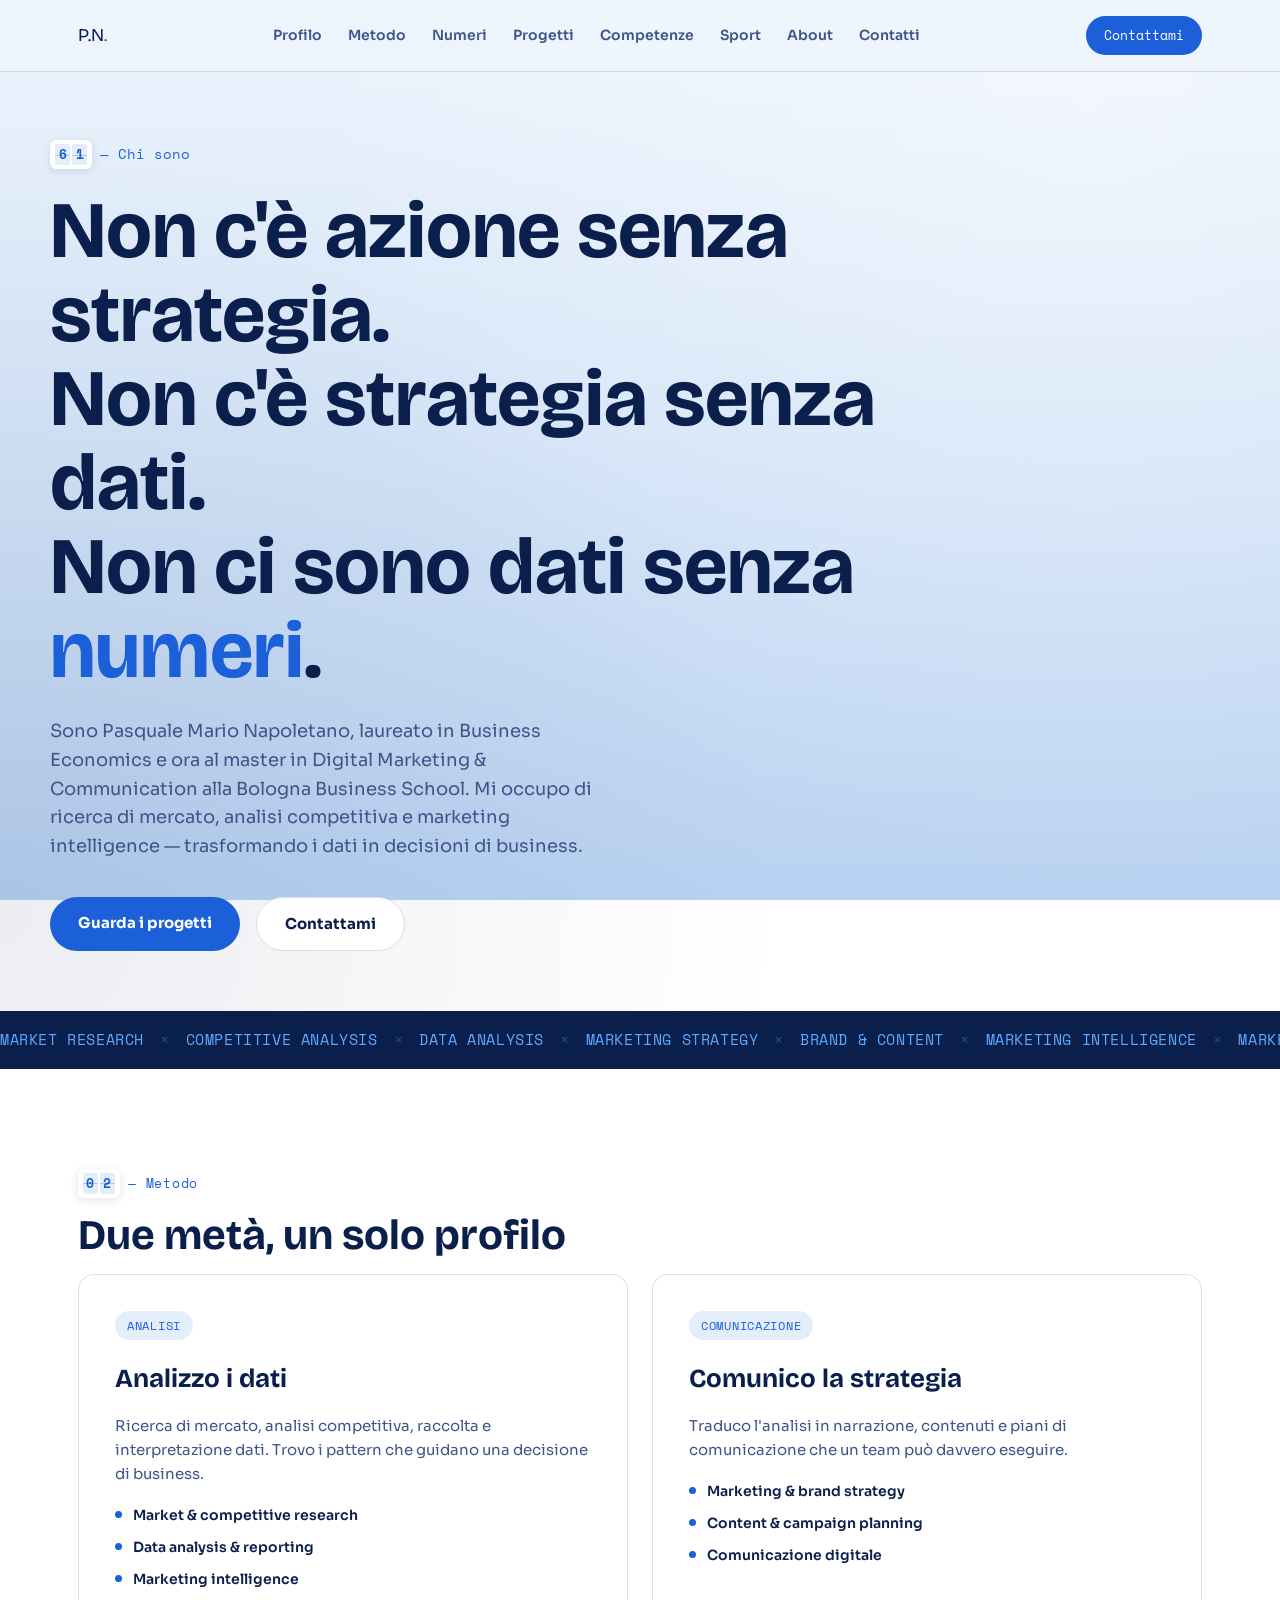
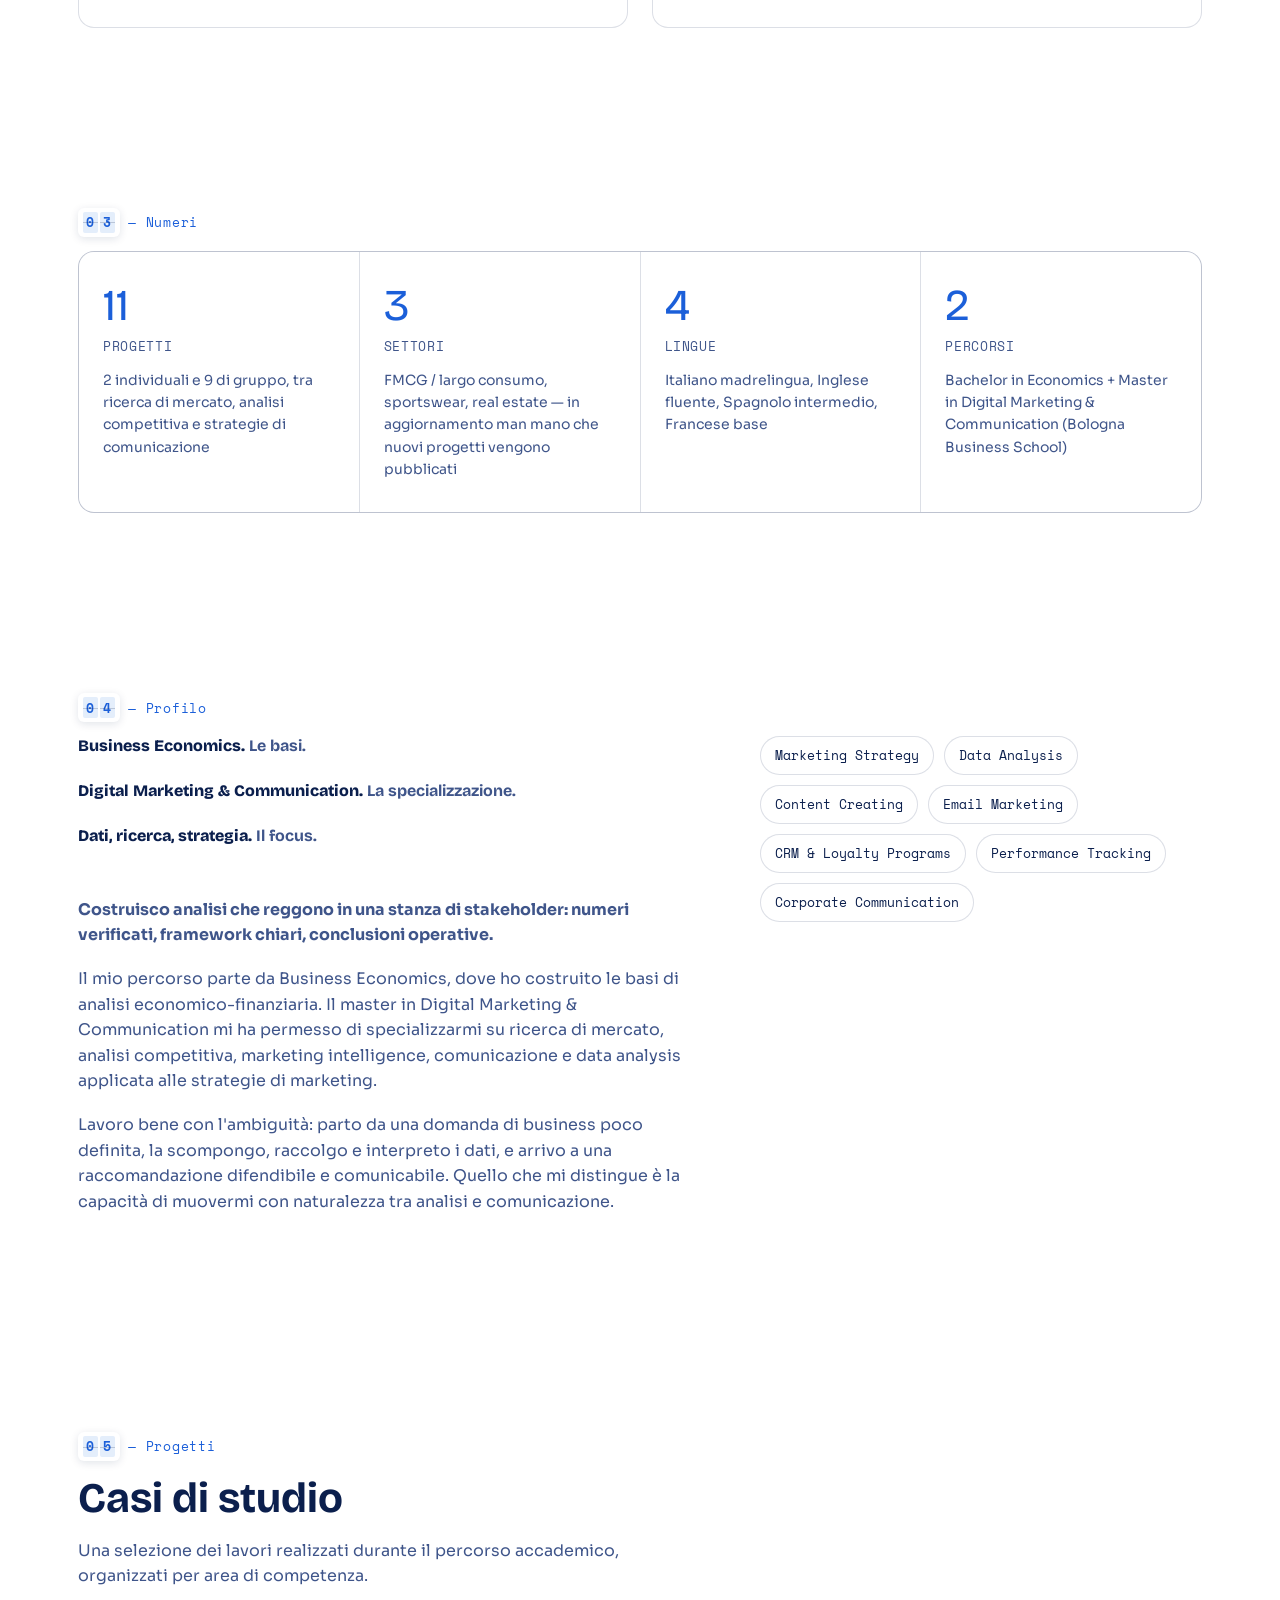
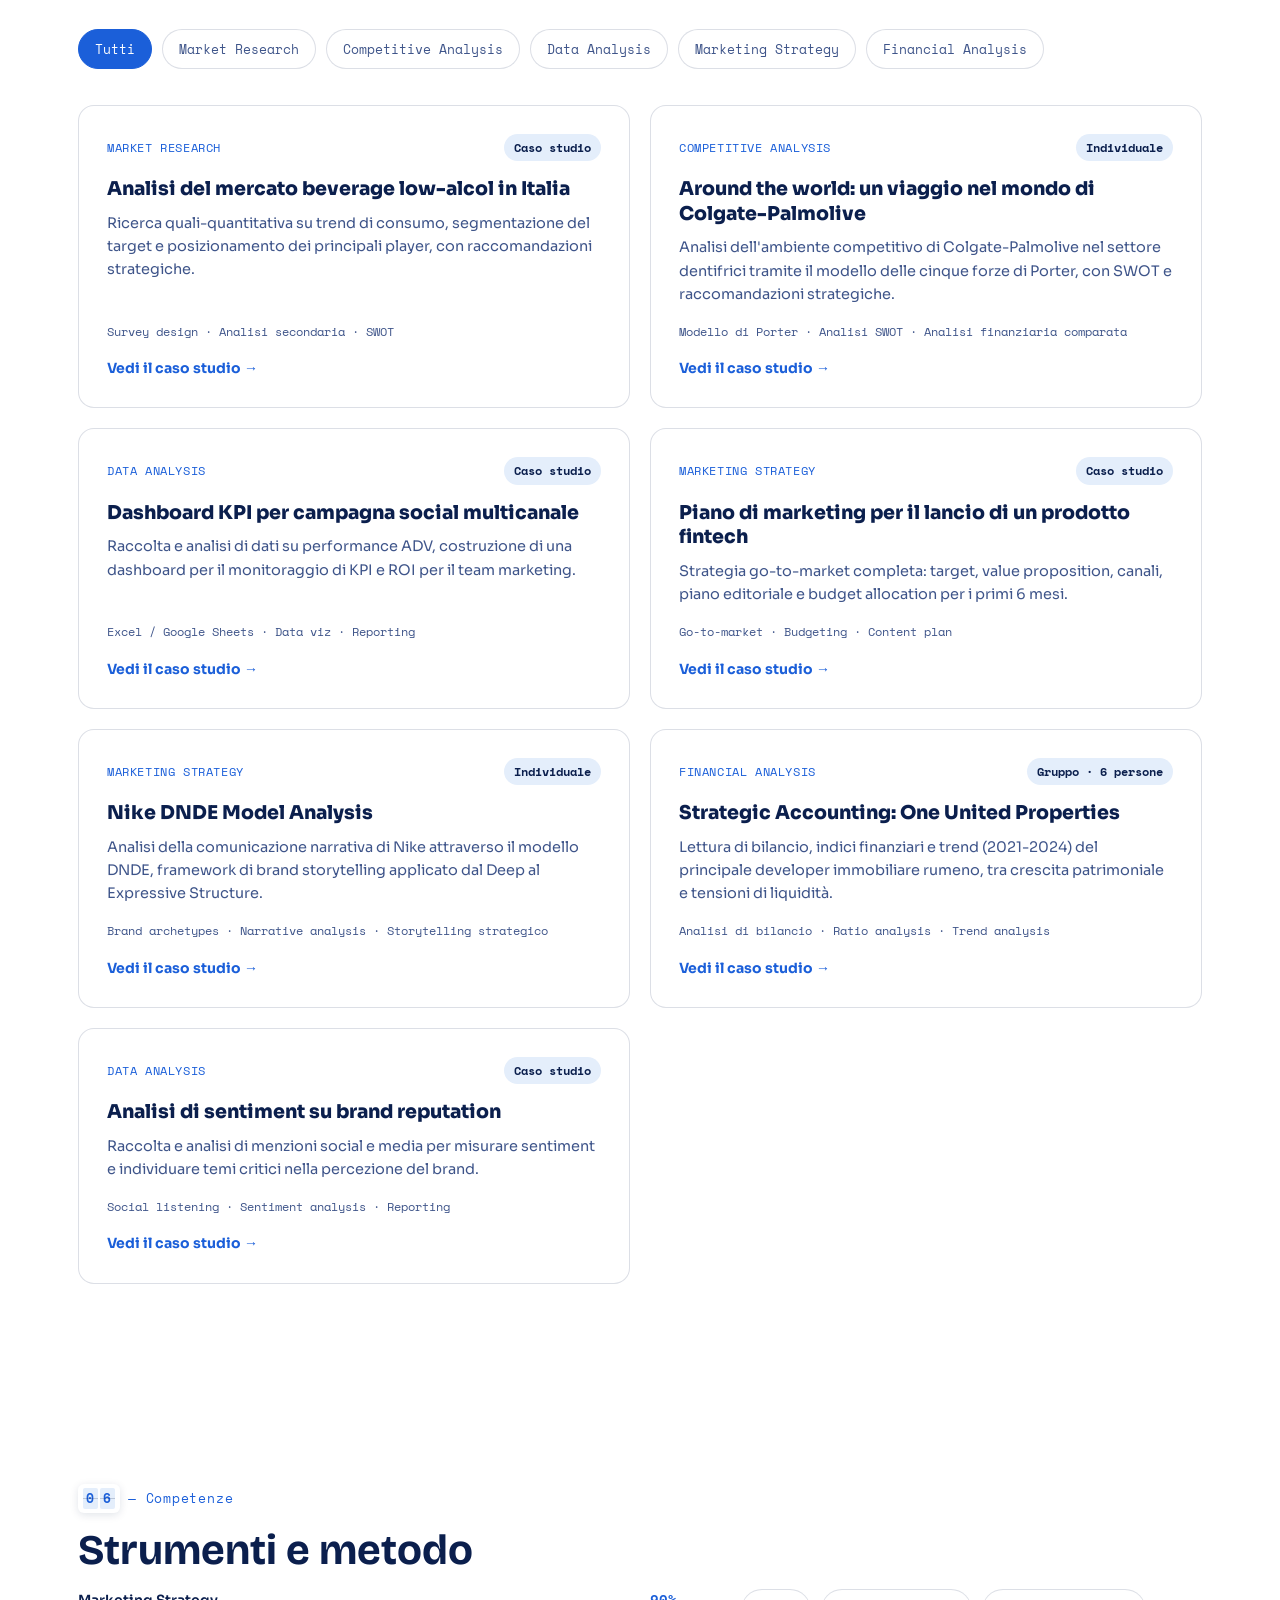
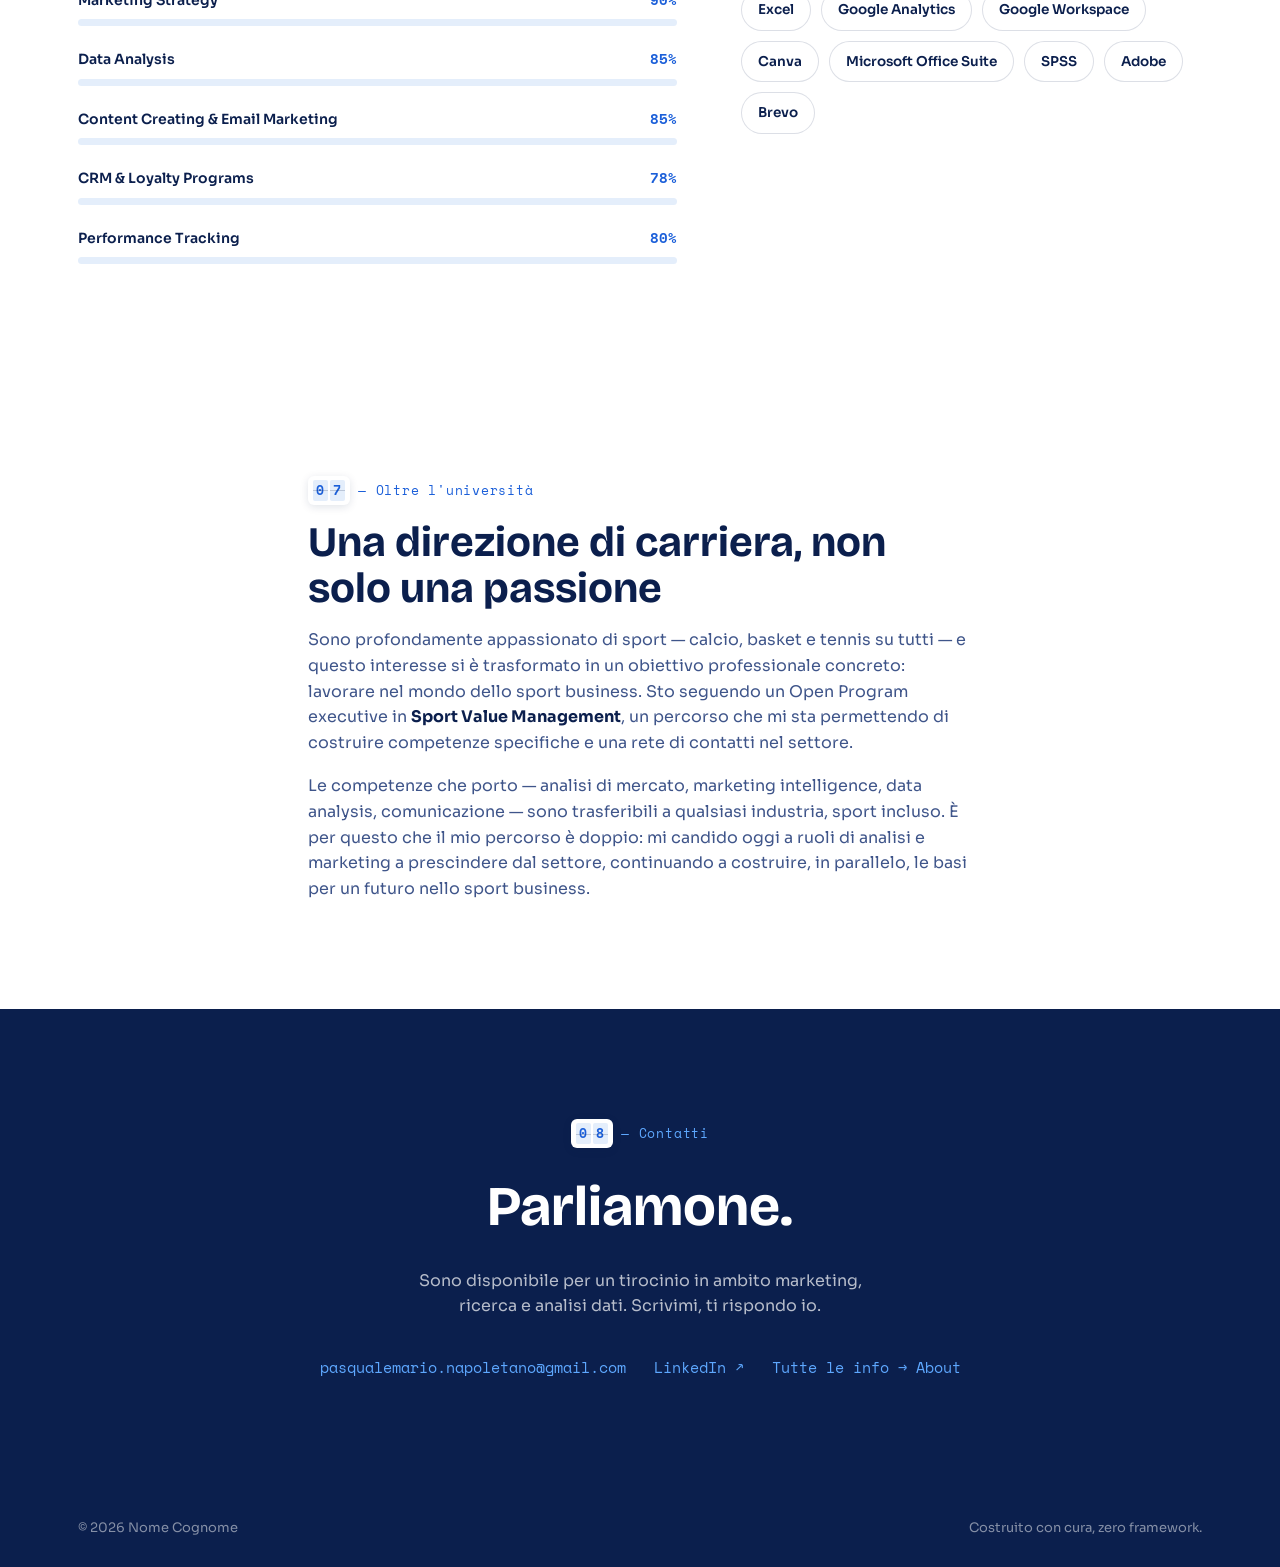
==== commit e2f0c35a: "Add files via upload" ====
--- a/index.html
+++ b/index.html
@@ -134,9 +134,9 @@
         <p class="stat-label">2 individuali e 9 di gruppo, tra ricerca di mercato, analisi competitiva e strategie di comunicazione</p>
       </div>
       <div class="stat-card reveal">
-        <span class="stat-number" data-count="2">0</span>
+        <span class="stat-number" data-count="3">0</span>
         <span class="stat-unit">settori</span>
-        <p class="stat-label">FMCG / largo consumo, sportswear — in aggiornamento man mano che nuovi progetti vengono pubblicati</p>
+        <p class="stat-label">FMCG / largo consumo, sportswear, real estate — in aggiornamento man mano che nuovi progetti vengono pubblicati</p>
       </div>
       <div class="stat-card reveal">
         <span class="stat-number" data-count="4">0</span>
@@ -209,6 +209,7 @@
       <button class="filter-btn" data-filter="competitive">Competitive Analysis</button>
       <button class="filter-btn" data-filter="data">Data Analysis</button>
       <button class="filter-btn" data-filter="strategy">Marketing Strategy</button>
+      <button class="filter-btn" data-filter="financial">Financial Analysis</button>
     </div>
 
     <div class="project-grid" id="projectGrid">
@@ -291,6 +292,22 @@
           <span>Brand archetypes · Narrative analysis · Storytelling strategico</span>
         </div>
         <a href="progetti/nike-dnde.html" class="project-link">Vedi il caso studio →</a>
+      </article>
+
+      <article class="project-card reveal" data-category="financial">
+        <div class="project-card-top">
+          <span class="project-tag">Financial Analysis</span>
+          <span class="project-metric">Gruppo · 6 persone</span>
+        </div>
+        <h3 class="project-title">Strategic Accounting: One United Properties</h3>
+        <p class="project-desc">
+          Lettura di bilancio, indici finanziari e trend (2021-2024) del principale
+          developer immobiliare rumeno, tra crescita patrimoniale e tensioni di liquidità.
+        </p>
+        <div class="project-meta">
+          <span>Analisi di bilancio · Ratio analysis · Trend analysis</span>
+        </div>
+        <a href="progetti/strategic-accounting.html" class="project-link">Vedi il caso studio →</a>
       </article>
 
       <article class="project-card reveal" data-category="data">
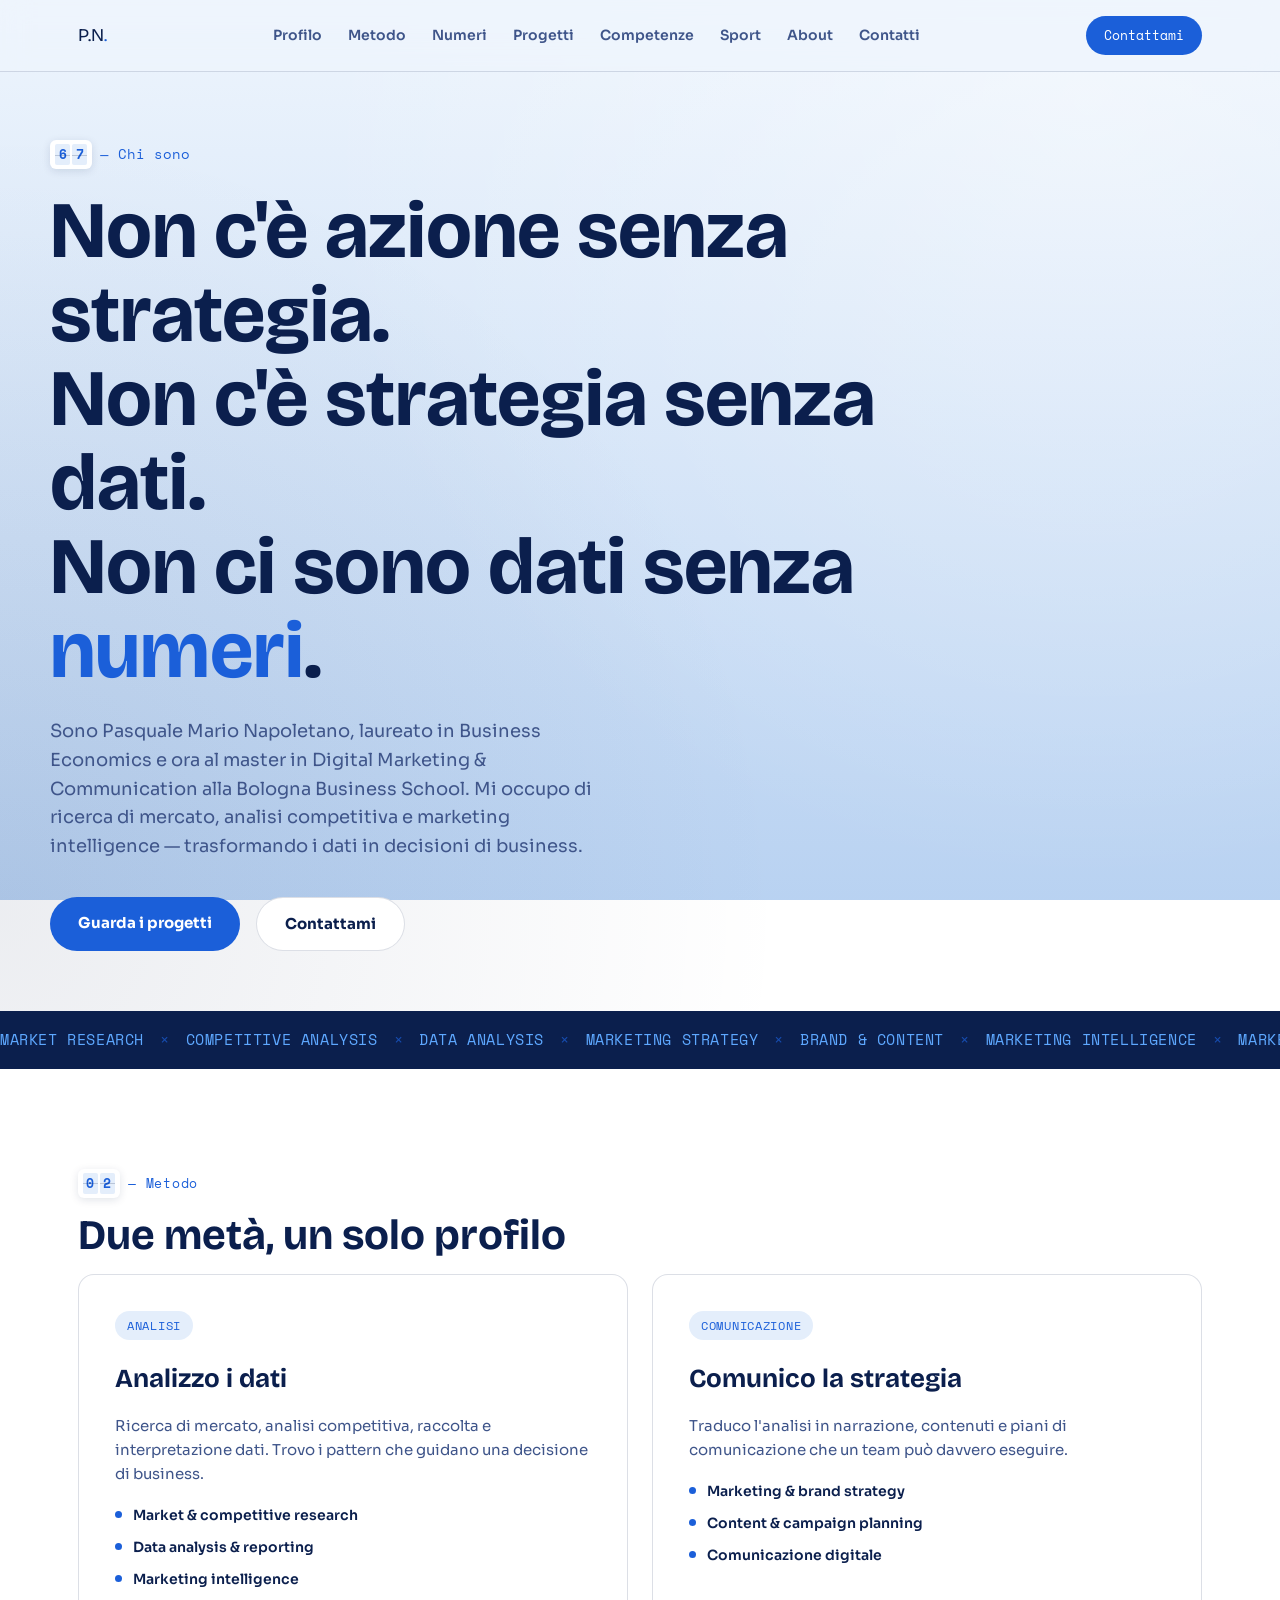
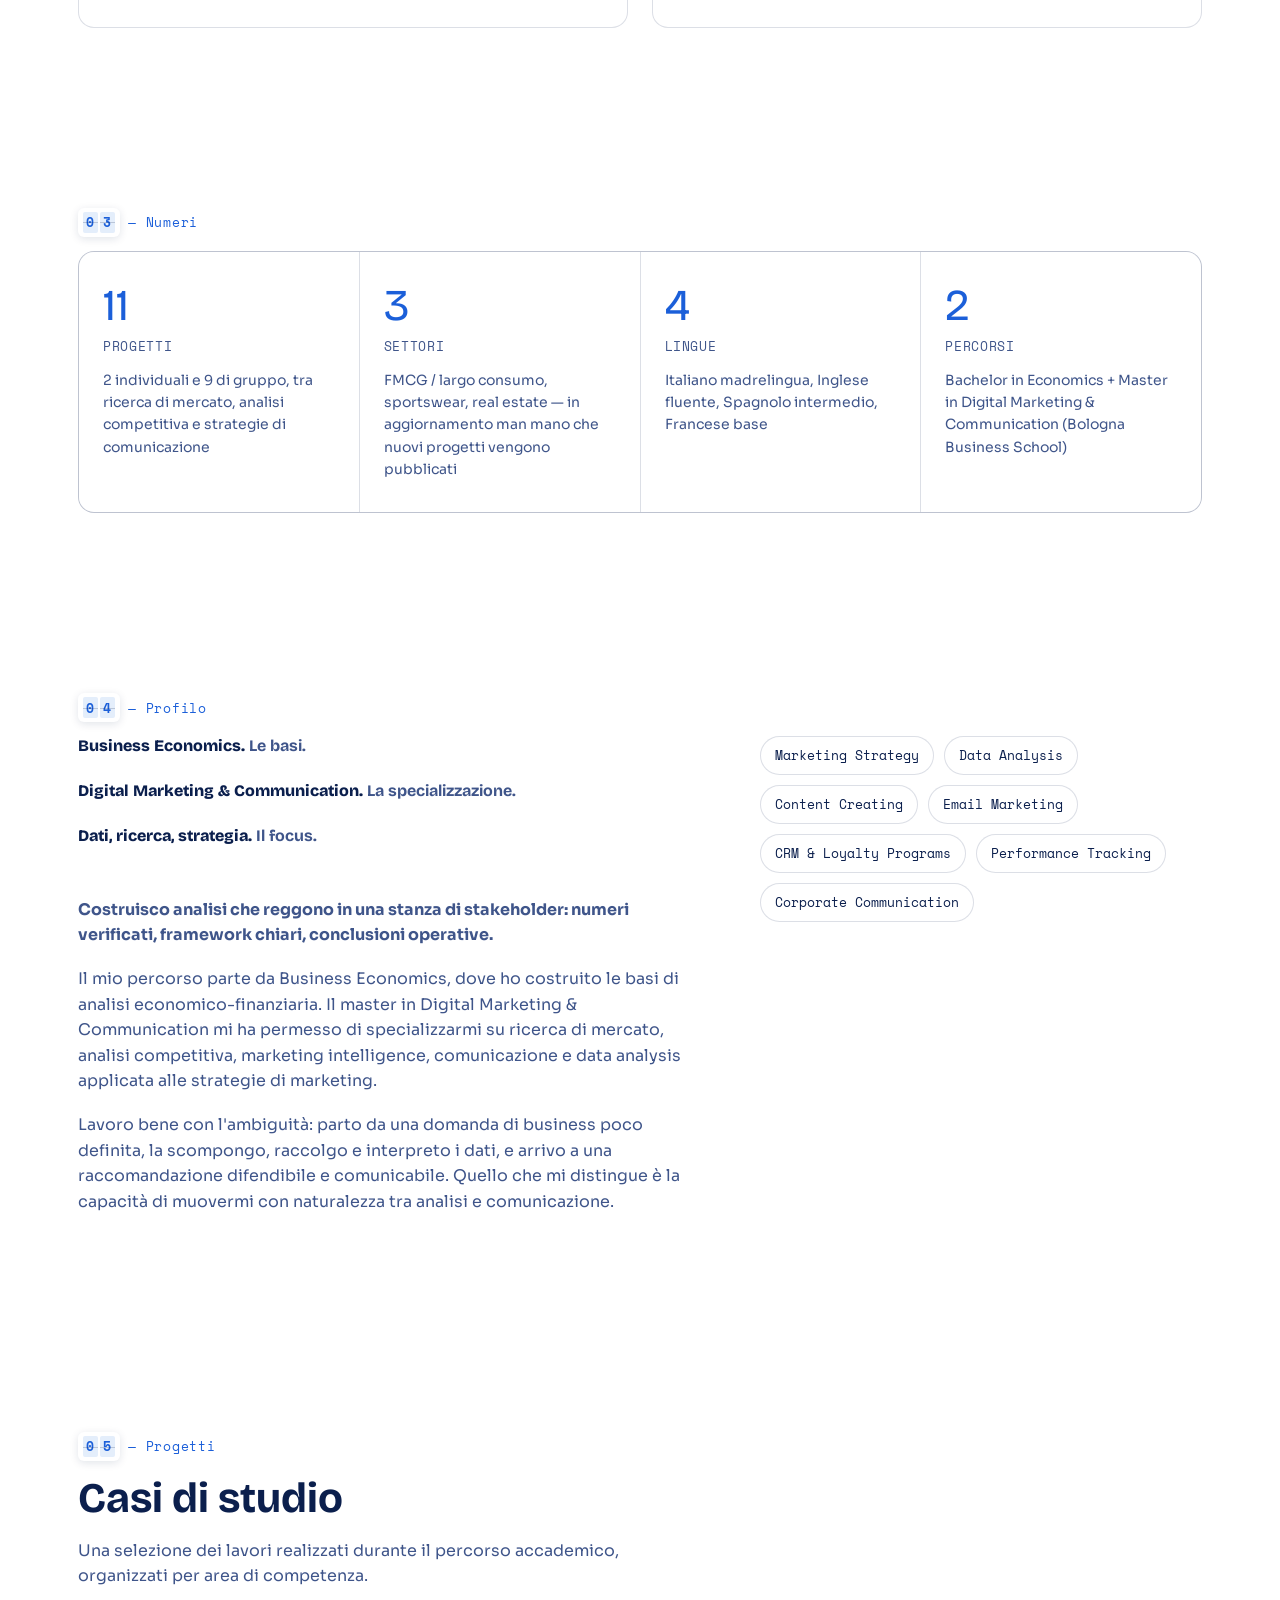
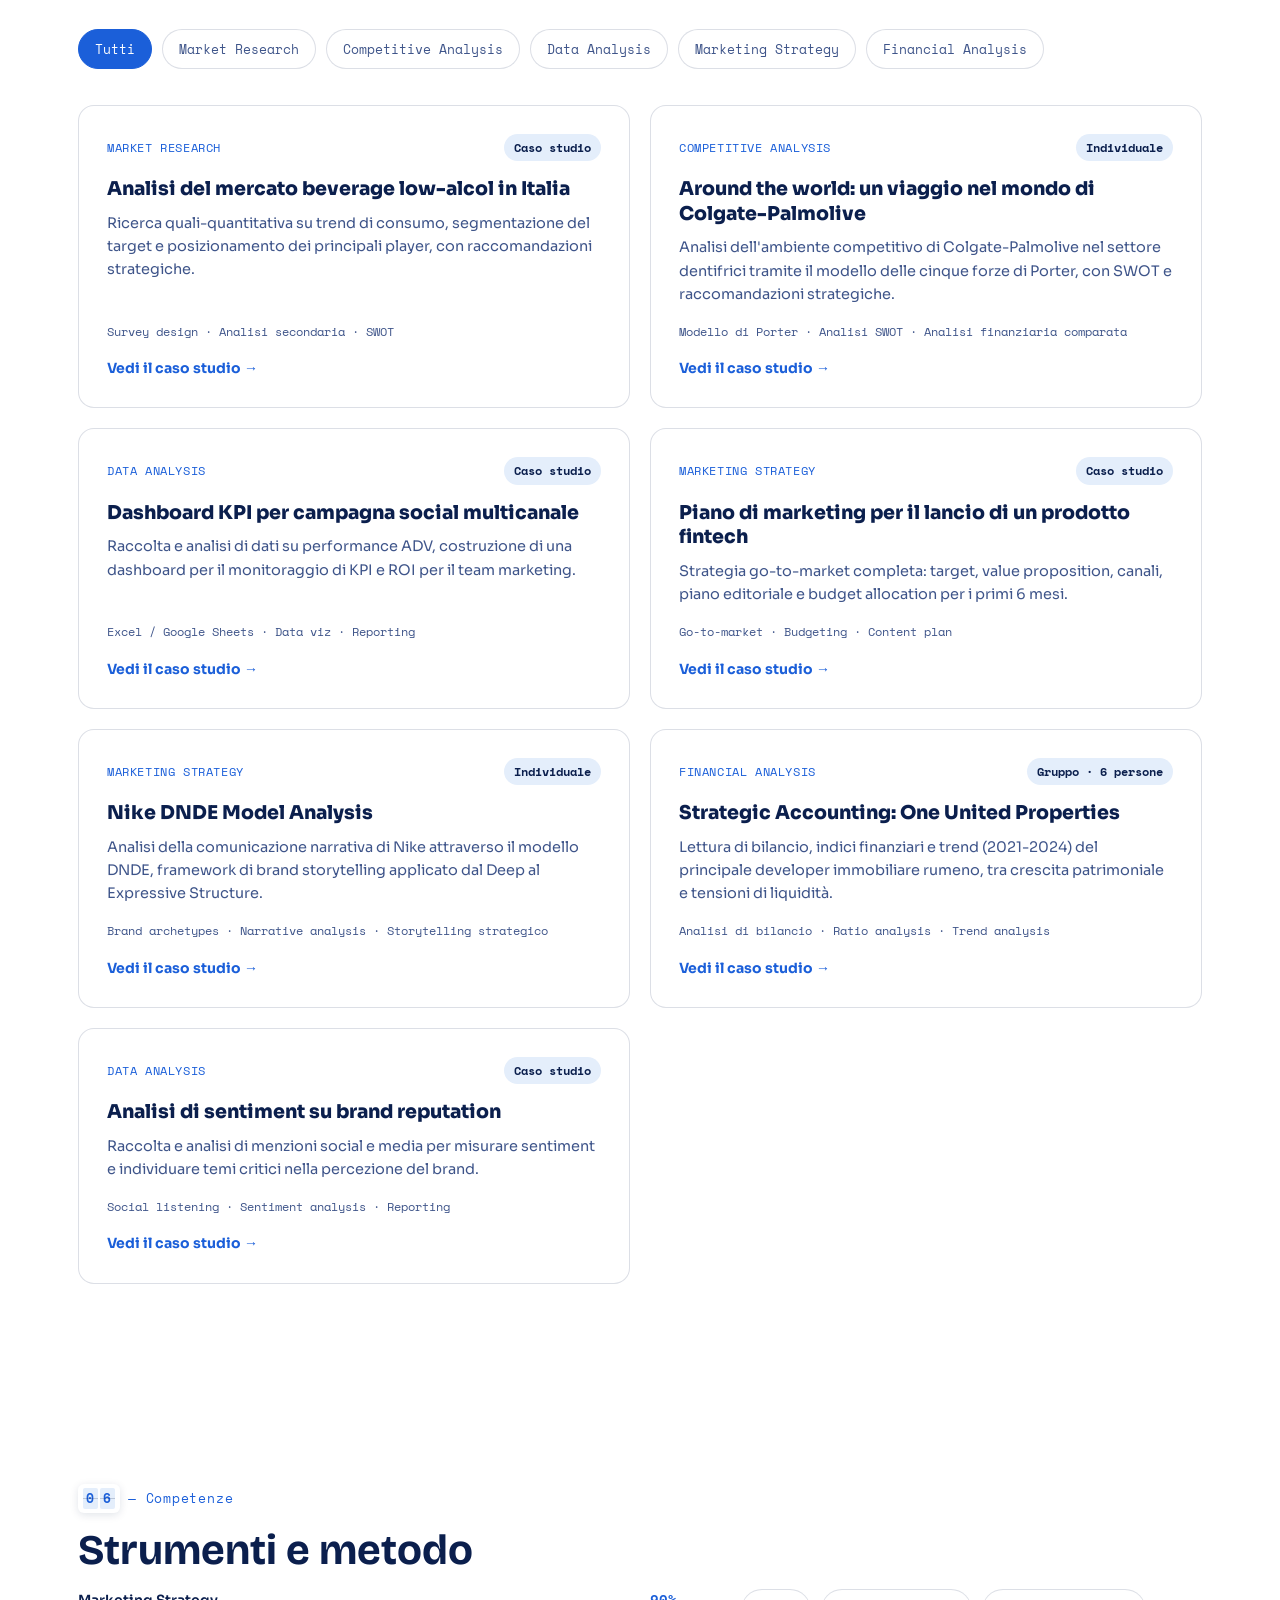
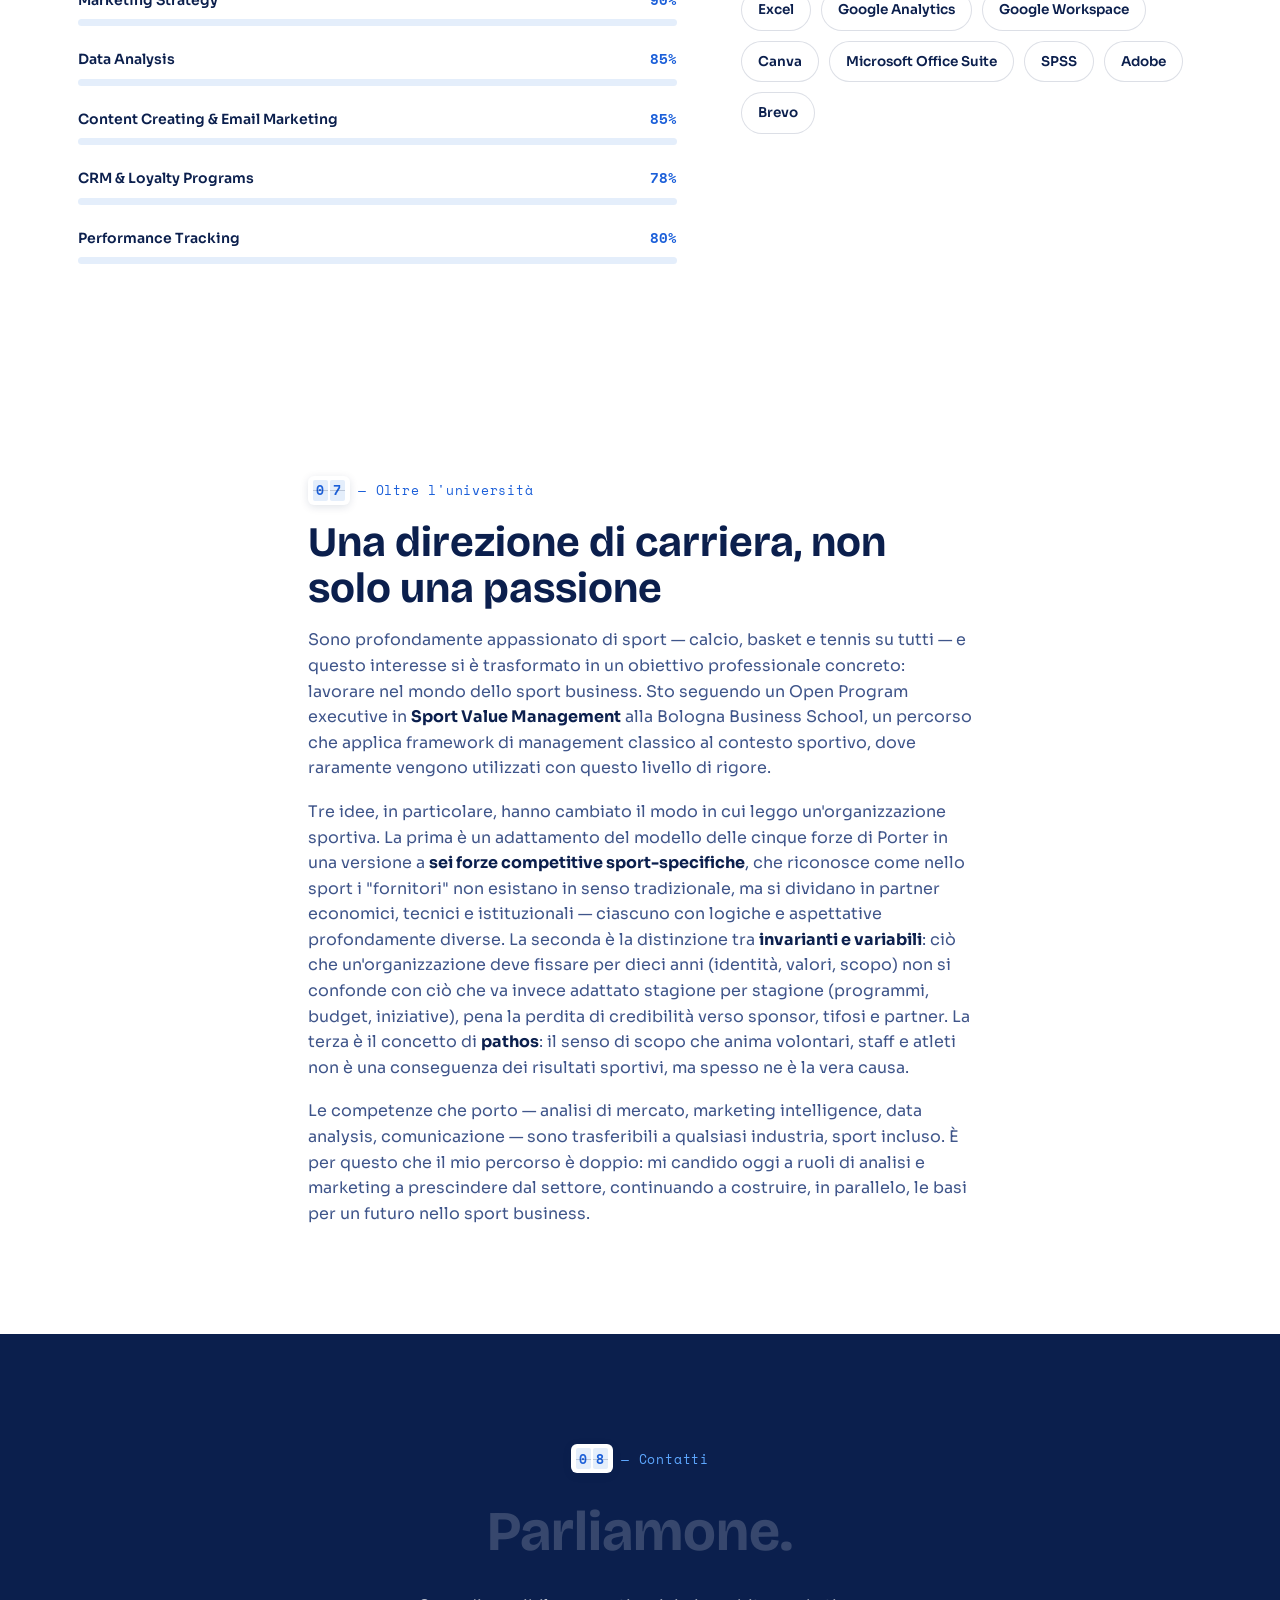
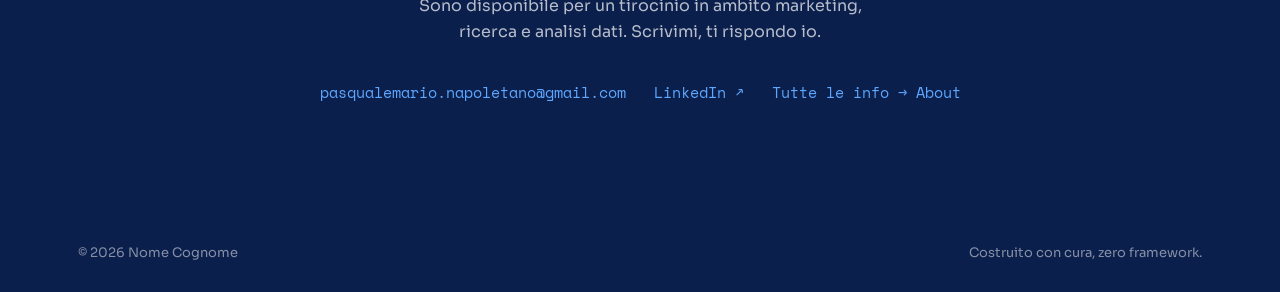
==== commit 75632414: "Add files via upload" ====
--- a/index.html
+++ b/index.html
@@ -383,8 +383,23 @@
       Sono profondamente appassionato di sport — calcio, basket e tennis su tutti — e questo
       interesse si è trasformato in un obiettivo professionale concreto: lavorare nel mondo
       dello sport business. Sto seguendo un Open Program executive in
-      <strong>Sport Value Management</strong>, un percorso che mi sta permettendo di costruire
-      competenze specifiche e una rete di contatti nel settore.
+      <strong>Sport Value Management</strong> alla Bologna Business School, un percorso che
+      applica framework di management classico al contesto sportivo, dove raramente vengono
+      utilizzati con questo livello di rigore.
+    </p>
+    <p class="sport-text reveal">
+      Tre idee, in particolare, hanno cambiato il modo in cui leggo un'organizzazione
+      sportiva. La prima è un adattamento del modello delle cinque forze di Porter in
+      una versione a <strong>sei forze competitive sport-specifiche</strong>, che riconosce
+      come nello sport i "fornitori" non esistano in senso tradizionale, ma si dividano in
+      partner economici, tecnici e istituzionali — ciascuno con logiche e aspettative
+      profondamente diverse. La seconda è la distinzione tra <strong>invarianti e
+      variabili</strong>: ciò che un'organizzazione deve fissare per dieci anni (identità,
+      valori, scopo) non si confonde con ciò che va invece adattato stagione per stagione
+      (programmi, budget, iniziative), pena la perdita di credibilità verso sponsor, tifosi
+      e partner. La terza è il concetto di <strong>pathos</strong>: il senso di scopo che
+      anima volontari, staff e atleti non è una conseguenza dei risultati sportivi, ma
+      spesso ne è la vera causa.
     </p>
     <p class="sport-text reveal">
       Le competenze che porto — analisi di mercato, marketing intelligence, data analysis,
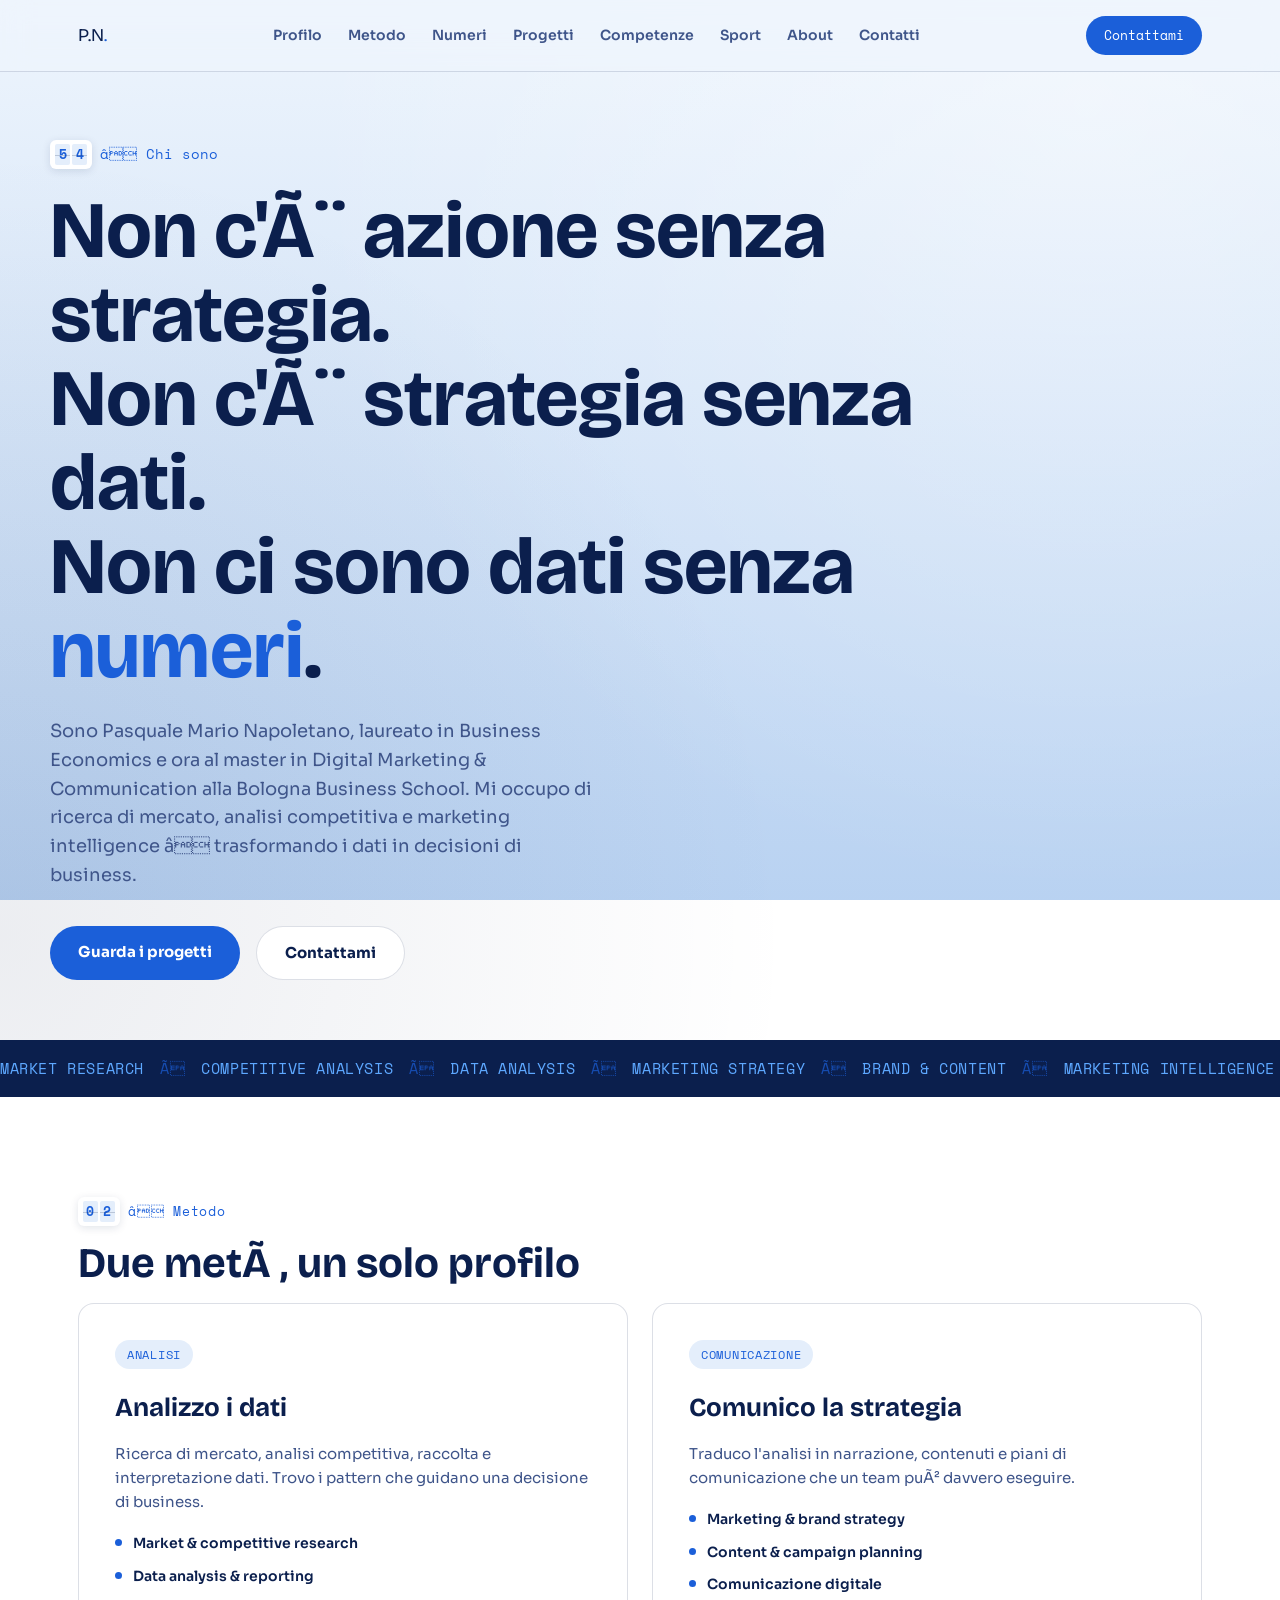
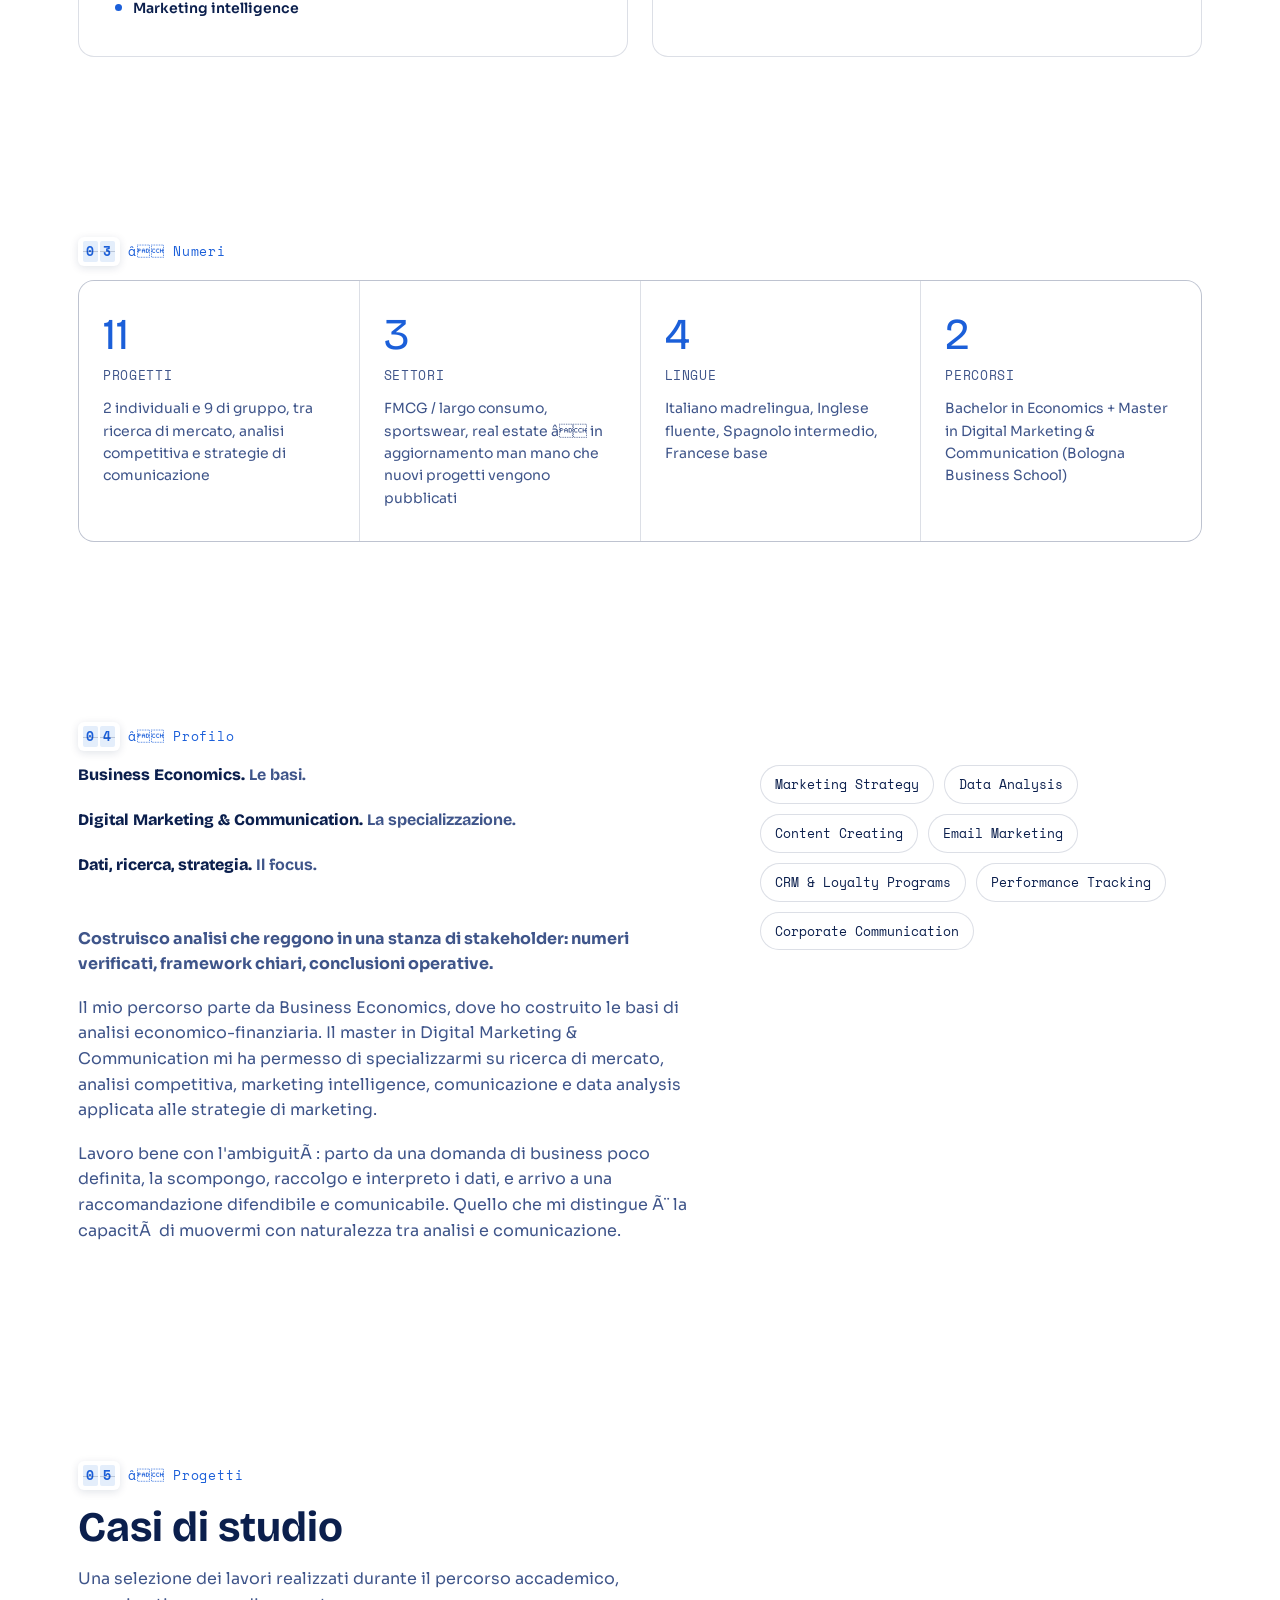
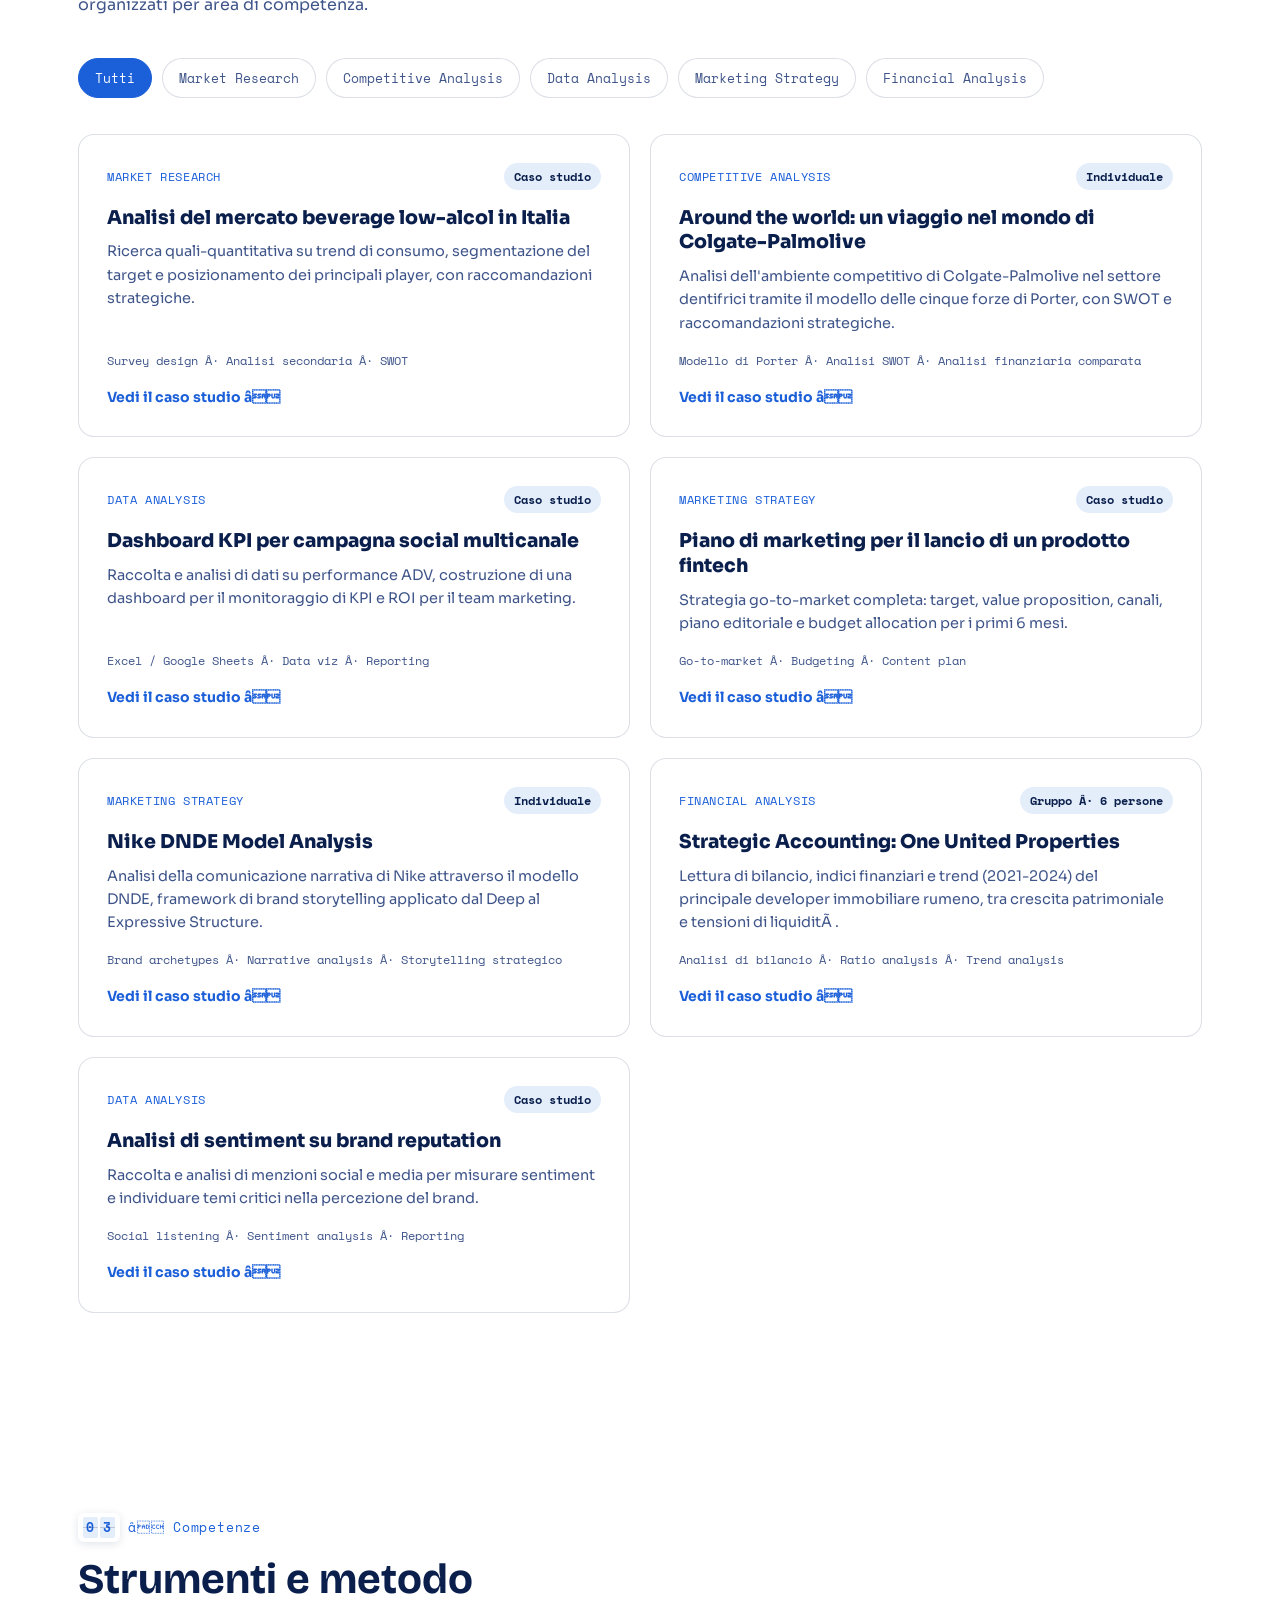
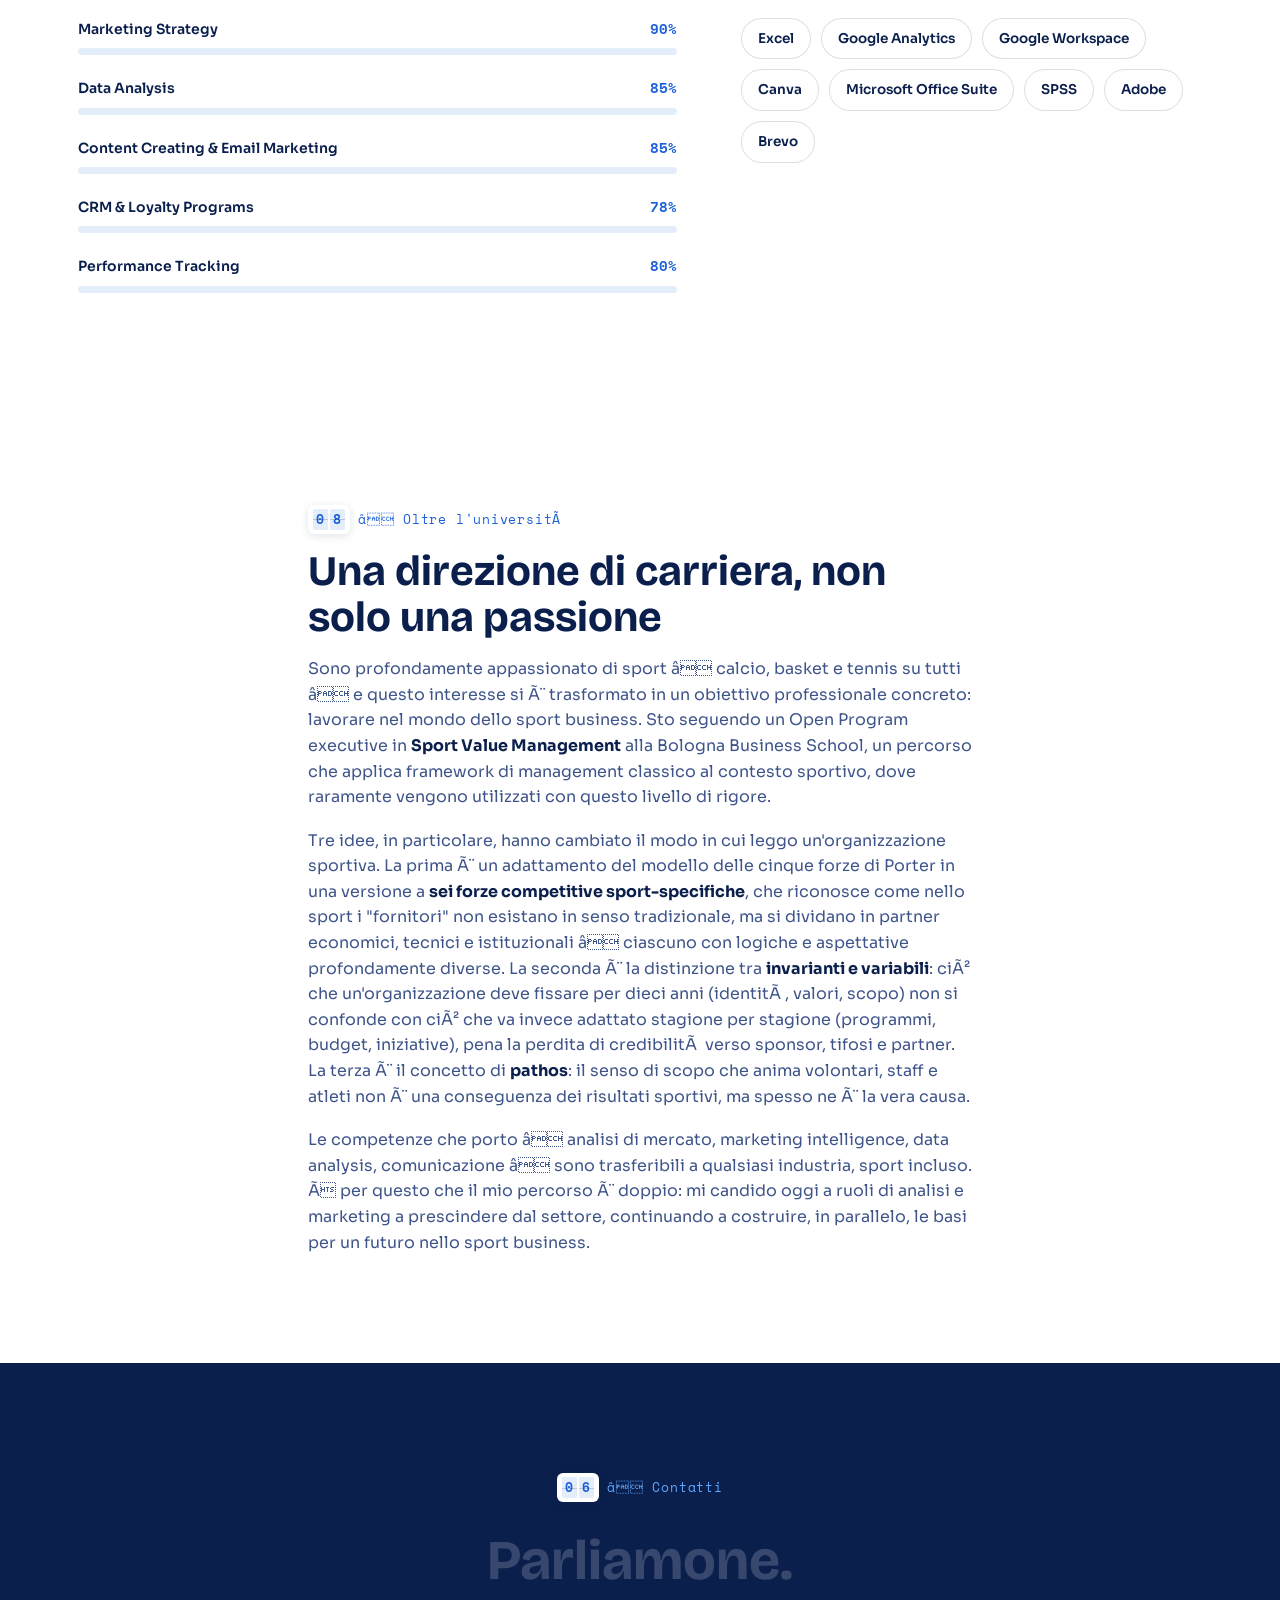
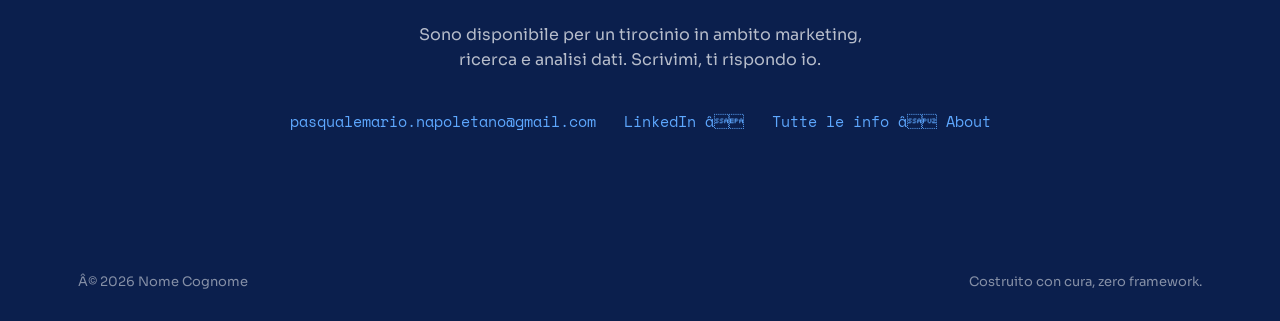
==== commit 7ecfb366: "Update index.html" ====
--- a/index.html
+++ b/index.html
@@ -3,8 +3,8 @@
 <head>
 <meta charset="UTF-8">
 <meta name="viewport" content="width=device-width, initial-scale=1.0">
-<title>Pasquale Mario Napoletano — Marketing Intelligence & Market Analysis</title>
-<meta name="description" content="Portfolio accademico di Pasquale Mario Napoletano — Business Economics & Digital Marketing and Communication. Market research, competitive analysis, data analysis, marketing strategy.">
+<title>Pasquale Mario Napoletano â Marketing Intelligence & Market Analysis</title>
+<meta name="description" content="Portfolio accademico di Pasquale Mario Napoletano â Business Economics & Digital Marketing and Communication. Market research, competitive analysis, data analysis, marketing strategy.">
 <meta name="robots" content="noindex, nofollow">
 
 <link rel="preconnect" href="https://fonts.googleapis.com">
@@ -51,15 +51,15 @@
 <!-- ============ HERO ============ -->
 <section class="hero" id="top">
   <div class="hero-inner">
-    <p class="hero-eyebrow"><span class="flap-group" data-flap="01"><span class="flap">0</span><span class="flap">0</span></span> — Chi sono</p>
+    <p class="hero-eyebrow"><span class="flap-group" data-flap="01"><span class="flap">0</span><span class="flap">0</span></span> â Chi sono</p>
     <h1 class="hero-title reveal-title">
-      Non c'è azione senza strategia.<br>
-      Non c'è strategia senza dati.<br>
+      Non c'Ã¨ azione senza strategia.<br>
+      Non c'Ã¨ strategia senza dati.<br>
       Non ci sono dati senza <span class="hero-highlight">numeri</span>.
     </h1>
     <p class="hero-sub reveal">
       Sono Pasquale Mario Napoletano, laureato in Business Economics e ora al master in Digital Marketing &amp; Communication
-      alla Bologna Business School. Mi occupo di ricerca di mercato, analisi competitiva e marketing intelligence —
+      alla Bologna Business School. Mi occupo di ricerca di mercato, analisi competitiva e marketing intelligence â
       trasformando i dati in decisioni di business.
     </p>
     <div class="hero-actions reveal">
@@ -72,26 +72,26 @@
 <!-- ============ MARQUEE ============ -->
 <div class="marquee">
   <div class="marquee-track">
-    <span>Market Research</span><span class="dot-sep">×</span>
-    <span>Competitive Analysis</span><span class="dot-sep">×</span>
-    <span>Data Analysis</span><span class="dot-sep">×</span>
-    <span>Marketing Strategy</span><span class="dot-sep">×</span>
-    <span>Brand &amp; Content</span><span class="dot-sep">×</span>
-    <span>Marketing Intelligence</span><span class="dot-sep">×</span>
-    <span>Market Research</span><span class="dot-sep">×</span>
-    <span>Competitive Analysis</span><span class="dot-sep">×</span>
-    <span>Data Analysis</span><span class="dot-sep">×</span>
-    <span>Marketing Strategy</span><span class="dot-sep">×</span>
-    <span>Brand &amp; Content</span><span class="dot-sep">×</span>
-    <span>Marketing Intelligence</span><span class="dot-sep">×</span>
+    <span>Market Research</span><span class="dot-sep">Ã</span>
+    <span>Competitive Analysis</span><span class="dot-sep">Ã</span>
+    <span>Data Analysis</span><span class="dot-sep">Ã</span>
+    <span>Marketing Strategy</span><span class="dot-sep">Ã</span>
+    <span>Brand &amp; Content</span><span class="dot-sep">Ã</span>
+    <span>Marketing Intelligence</span><span class="dot-sep">Ã</span>
+    <span>Market Research</span><span class="dot-sep">Ã</span>
+    <span>Competitive Analysis</span><span class="dot-sep">Ã</span>
+    <span>Data Analysis</span><span class="dot-sep">Ã</span>
+    <span>Marketing Strategy</span><span class="dot-sep">Ã</span>
+    <span>Brand &amp; Content</span><span class="dot-sep">Ã</span>
+    <span>Marketing Intelligence</span><span class="dot-sep">Ã</span>
   </div>
 </div>
 
 <!-- ============ TWO SIDES (bilanciamento data/comunicazione) ============ -->
 <section class="duality" id="approach">
   <div class="section-inner">
-    <p class="section-eyebrow"><span class="flap-group" data-flap="02"><span class="flap">0</span><span class="flap">0</span></span> — Metodo</p>
-    <h2 class="section-title reveal-title">Due metà, un solo profilo</h2>
+    <p class="section-eyebrow"><span class="flap-group" data-flap="02"><span class="flap">0</span><span class="flap">0</span></span> â Metodo</p>
+    <h2 class="section-title reveal-title">Due metÃ , un solo profilo</h2>
     <div class="duality-grid">
       <div class="duality-card reveal">
         <span class="duality-tag">Analisi</span>
@@ -111,7 +111,7 @@
         <h3>Comunico la strategia</h3>
         <p>
           Traduco l'analisi in narrazione, contenuti e piani di comunicazione
-          che un team può davvero eseguire.
+          che un team puÃ² davvero eseguire.
         </p>
         <ul>
           <li>Marketing &amp; brand strategy</li>
@@ -126,7 +126,7 @@
 <!-- ============ STATS ============ -->
 <section class="stats" id="stats">
   <div class="section-inner">
-    <p class="section-eyebrow"><span class="flap-group" data-flap="03"><span class="flap">0</span><span class="flap">0</span></span> — Numeri</p>
+    <p class="section-eyebrow"><span class="flap-group" data-flap="03"><span class="flap">0</span><span class="flap">0</span></span> â Numeri</p>
     <div class="stats-grid">
       <div class="stat-card reveal">
         <span class="stat-number" data-count="11">0</span>
@@ -136,7 +136,7 @@
       <div class="stat-card reveal">
         <span class="stat-number" data-count="3">0</span>
         <span class="stat-unit">settori</span>
-        <p class="stat-label">FMCG / largo consumo, sportswear, real estate — in aggiornamento man mano che nuovi progetti vengono pubblicati</p>
+        <p class="stat-label">FMCG / largo consumo, sportswear, real estate â in aggiornamento man mano che nuovi progetti vengono pubblicati</p>
       </div>
       <div class="stat-card reveal">
         <span class="stat-number" data-count="4">0</span>
@@ -155,7 +155,7 @@
 <!-- ============ ABOUT ============ -->
 <section class="about" id="about">
   <div class="section-inner">
-    <p class="section-eyebrow"><span class="flap-group" data-flap="04"><span class="flap">0</span><span class="flap">0</span></span> — Profilo</p>
+    <p class="section-eyebrow"><span class="flap-group" data-flap="04"><span class="flap">0</span><span class="flap">0</span></span> â Profilo</p>
     <div class="about-grid">
       <div class="about-text">
         <div class="about-rows">
@@ -174,9 +174,9 @@
           comunicazione e data analysis applicata alle strategie di marketing.
         </p>
         <p class="reveal">
-          Lavoro bene con l'ambiguità: parto da una domanda di business poco definita,
+          Lavoro bene con l'ambiguitÃ : parto da una domanda di business poco definita,
           la scompongo, raccolgo e interpreto i dati, e arrivo a una raccomandazione
-          difendibile e comunicabile. Quello che mi distingue è la capacità di muovermi
+          difendibile e comunicabile. Quello che mi distingue Ã¨ la capacitÃ  di muovermi
           con naturalezza tra analisi e comunicazione.
         </p>
       </div>
@@ -196,7 +196,7 @@
 <!-- ============ PROJECTS ============ -->
 <section class="projects" id="projects">
   <div class="section-inner">
-    <p class="section-eyebrow"><span class="flap-group" data-flap="05"><span class="flap">0</span><span class="flap">0</span></span> — Progetti</p>
+    <p class="section-eyebrow"><span class="flap-group" data-flap="05"><span class="flap">0</span><span class="flap">0</span></span> â Progetti</p>
     <h2 class="section-title reveal-title">Casi di studio</h2>
     <p class="section-intro reveal">
       Una selezione dei lavori realizzati durante il percorso accademico,
@@ -225,9 +225,9 @@
           posizionamento dei principali player, con raccomandazioni strategiche.
         </p>
         <div class="project-meta">
-          <span>Survey design · Analisi secondaria · SWOT</span>
-        </div>
-        <a href="#" class="project-link">Vedi il caso studio →</a>
+          <span>Survey design Â· Analisi secondaria Â· SWOT</span>
+        </div>
+        <a href="#" class="project-link">Vedi il caso studio â</a>
       </article>
 
       <article class="project-card reveal" data-category="competitive research">
@@ -241,9 +241,9 @@
           il modello delle cinque forze di Porter, con SWOT e raccomandazioni strategiche.
         </p>
         <div class="project-meta">
-          <span>Modello di Porter · Analisi SWOT · Analisi finanziaria comparata</span>
-        </div>
-        <a href="progetti/colgate-porter.html" class="project-link">Vedi il caso studio →</a>
+          <span>Modello di Porter Â· Analisi SWOT Â· Analisi finanziaria comparata</span>
+        </div>
+        <a href="progetti/colgate-porter.html" class="project-link">Vedi il caso studio â</a>
       </article>
 
       <article class="project-card reveal" data-category="data">
@@ -257,9 +257,9 @@
           per il monitoraggio di KPI e ROI per il team marketing.
         </p>
         <div class="project-meta">
-          <span>Excel / Google Sheets · Data viz · Reporting</span>
-        </div>
-        <a href="#" class="project-link">Vedi il caso studio →</a>
+          <span>Excel / Google Sheets Â· Data viz Â· Reporting</span>
+        </div>
+        <a href="#" class="project-link">Vedi il caso studio â</a>
       </article>
 
       <article class="project-card reveal" data-category="strategy">
@@ -273,9 +273,9 @@
           piano editoriale e budget allocation per i primi 6 mesi.
         </p>
         <div class="project-meta">
-          <span>Go-to-market · Budgeting · Content plan</span>
-        </div>
-        <a href="#" class="project-link">Vedi il caso studio →</a>
+          <span>Go-to-market Â· Budgeting Â· Content plan</span>
+        </div>
+        <a href="#" class="project-link">Vedi il caso studio â</a>
       </article>
 
       <article class="project-card reveal" data-category="strategy">
@@ -289,25 +289,25 @@
           framework di brand storytelling applicato dal Deep al Expressive Structure.
         </p>
         <div class="project-meta">
-          <span>Brand archetypes · Narrative analysis · Storytelling strategico</span>
-        </div>
-        <a href="progetti/nike-dnde.html" class="project-link">Vedi il caso studio →</a>
+          <span>Brand archetypes Â· Narrative analysis Â· Storytelling strategico</span>
+        </div>
+        <a href="progetti/nike-dnde.html" class="project-link">Vedi il caso studio â</a>
       </article>
 
       <article class="project-card reveal" data-category="financial">
         <div class="project-card-top">
           <span class="project-tag">Financial Analysis</span>
-          <span class="project-metric">Gruppo · 6 persone</span>
+          <span class="project-metric">Gruppo Â· 6 persone</span>
         </div>
         <h3 class="project-title">Strategic Accounting: One United Properties</h3>
         <p class="project-desc">
           Lettura di bilancio, indici finanziari e trend (2021-2024) del principale
-          developer immobiliare rumeno, tra crescita patrimoniale e tensioni di liquidità.
-        </p>
-        <div class="project-meta">
-          <span>Analisi di bilancio · Ratio analysis · Trend analysis</span>
-        </div>
-        <a href="progetti/strategic-accounting.html" class="project-link">Vedi il caso studio →</a>
+          developer immobiliare rumeno, tra crescita patrimoniale e tensioni di liquiditÃ .
+        </p>
+        <div class="project-meta">
+          <span>Analisi di bilancio Â· Ratio analysis Â· Trend analysis</span>
+        </div>
+        <a href="progetti/strategic-accounting.html" class="project-link">Vedi il caso studio â</a>
       </article>
 
       <article class="project-card reveal" data-category="data">
@@ -321,9 +321,9 @@
           e individuare temi critici nella percezione del brand.
         </p>
         <div class="project-meta">
-          <span>Social listening · Sentiment analysis · Reporting</span>
-        </div>
-        <a href="#" class="project-link">Vedi il caso studio →</a>
+          <span>Social listening Â· Sentiment analysis Â· Reporting</span>
+        </div>
+        <a href="#" class="project-link">Vedi il caso studio â</a>
       </article>
 
     </div>
@@ -333,7 +333,7 @@
 <!-- ============ SKILLS ============ -->
 <section class="skills" id="skills">
   <div class="section-inner">
-    <p class="section-eyebrow"><span class="flap-group" data-flap="06"><span class="flap">0</span><span class="flap">0</span></span> — Competenze</p>
+    <p class="section-eyebrow"><span class="flap-group" data-flap="06"><span class="flap">0</span><span class="flap">0</span></span> â Competenze</p>
     <h2 class="section-title reveal-title">Strumenti e metodo</h2>
 
     <div class="skills-grid">
@@ -377,11 +377,11 @@
 <!-- ============ SPORT ============ -->
 <section class="sport" id="sport">
   <div class="section-inner sport-inner">
-    <p class="section-eyebrow"><span class="flap-group" data-flap="07"><span class="flap">0</span><span class="flap">0</span></span> — Oltre l'università</p>
+    <p class="section-eyebrow"><span class="flap-group" data-flap="07"><span class="flap">0</span><span class="flap">0</span></span> â Oltre l'universitÃ </p>
     <h2 class="section-title reveal-title">Una direzione di carriera, non solo una passione</h2>
     <p class="sport-text reveal">
-      Sono profondamente appassionato di sport — calcio, basket e tennis su tutti — e questo
-      interesse si è trasformato in un obiettivo professionale concreto: lavorare nel mondo
+      Sono profondamente appassionato di sport â calcio, basket e tennis su tutti â e questo
+      interesse si Ã¨ trasformato in un obiettivo professionale concreto: lavorare nel mondo
       dello sport business. Sto seguendo un Open Program executive in
       <strong>Sport Value Management</strong> alla Bologna Business School, un percorso che
       applica framework di management classico al contesto sportivo, dove raramente vengono
@@ -389,22 +389,22 @@
     </p>
     <p class="sport-text reveal">
       Tre idee, in particolare, hanno cambiato il modo in cui leggo un'organizzazione
-      sportiva. La prima è un adattamento del modello delle cinque forze di Porter in
+      sportiva. La prima Ã¨ un adattamento del modello delle cinque forze di Porter in
       una versione a <strong>sei forze competitive sport-specifiche</strong>, che riconosce
       come nello sport i "fornitori" non esistano in senso tradizionale, ma si dividano in
-      partner economici, tecnici e istituzionali — ciascuno con logiche e aspettative
-      profondamente diverse. La seconda è la distinzione tra <strong>invarianti e
-      variabili</strong>: ciò che un'organizzazione deve fissare per dieci anni (identità,
-      valori, scopo) non si confonde con ciò che va invece adattato stagione per stagione
-      (programmi, budget, iniziative), pena la perdita di credibilità verso sponsor, tifosi
-      e partner. La terza è il concetto di <strong>pathos</strong>: il senso di scopo che
-      anima volontari, staff e atleti non è una conseguenza dei risultati sportivi, ma
-      spesso ne è la vera causa.
+      partner economici, tecnici e istituzionali â ciascuno con logiche e aspettative
+      profondamente diverse. La seconda Ã¨ la distinzione tra <strong>invarianti e
+      variabili</strong>: ciÃ² che un'organizzazione deve fissare per dieci anni (identitÃ ,
+      valori, scopo) non si confonde con ciÃ² che va invece adattato stagione per stagione
+      (programmi, budget, iniziative), pena la perdita di credibilitÃ  verso sponsor, tifosi
+      e partner. La terza Ã¨ il concetto di <strong>pathos</strong>: il senso di scopo che
+      anima volontari, staff e atleti non Ã¨ una conseguenza dei risultati sportivi, ma
+      spesso ne Ã¨ la vera causa.
     </p>
     <p class="sport-text reveal">
-      Le competenze che porto — analisi di mercato, marketing intelligence, data analysis,
-      comunicazione — sono trasferibili a qualsiasi industria, sport incluso. È per questo
-      che il mio percorso è doppio: mi candido oggi a ruoli di analisi e marketing a
+      Le competenze che porto â analisi di mercato, marketing intelligence, data analysis,
+      comunicazione â sono trasferibili a qualsiasi industria, sport incluso. Ã per questo
+      che il mio percorso Ã¨ doppio: mi candido oggi a ruoli di analisi e marketing a
       prescindere dal settore, continuando a costruire, in parallelo, le basi per un
       futuro nello sport business.
     </p>
@@ -414,7 +414,7 @@
 <!-- ============ CONTACT ============ -->
 <section class="contact" id="contact">
   <div class="section-inner contact-inner">
-    <p class="section-eyebrow"><span class="flap-group" data-flap="08"><span class="flap">0</span><span class="flap">0</span></span> — Contatti</p>
+    <p class="section-eyebrow"><span class="flap-group" data-flap="08"><span class="flap">0</span><span class="flap">0</span></span> â Contatti</p>
     <h2 class="contact-title reveal-title">Parliamone.</h2>
     <p class="contact-sub reveal">
       Sono disponibile per un tirocinio in ambito marketing, ricerca e analisi dati.
@@ -422,15 +422,15 @@
     </p>
     <div class="contact-links reveal">
       <a href="mailto:pasqualemario.napoletano@gmail.com" class="contact-link">pasqualemario.napoletano@gmail.com</a>
-      <a href="https://www.linkedin.com/in/pasquale-napoletano/" target="_blank" rel="noopener" class="contact-link">LinkedIn ↗</a>
-      <a href="about.html" class="contact-link">Tutte le info → About</a>
+      <a href="https://www.linkedin.com/in/pasquale-napoletano/" target="_blank" rel="noopener" class="contact-link">LinkedIn â</a>
+      <a href="about.html" class="contact-link">Tutte le info â About</a>
     </div>
   </div>
 </section>
 
 <footer class="footer">
   <div class="section-inner footer-inner">
-    <span>© 2026 Nome Cognome</span>
+    <span>Â© 2026 Nome Cognome</span>
     <span>Costruito con cura, zero framework.</span>
   </div>
 </footer>
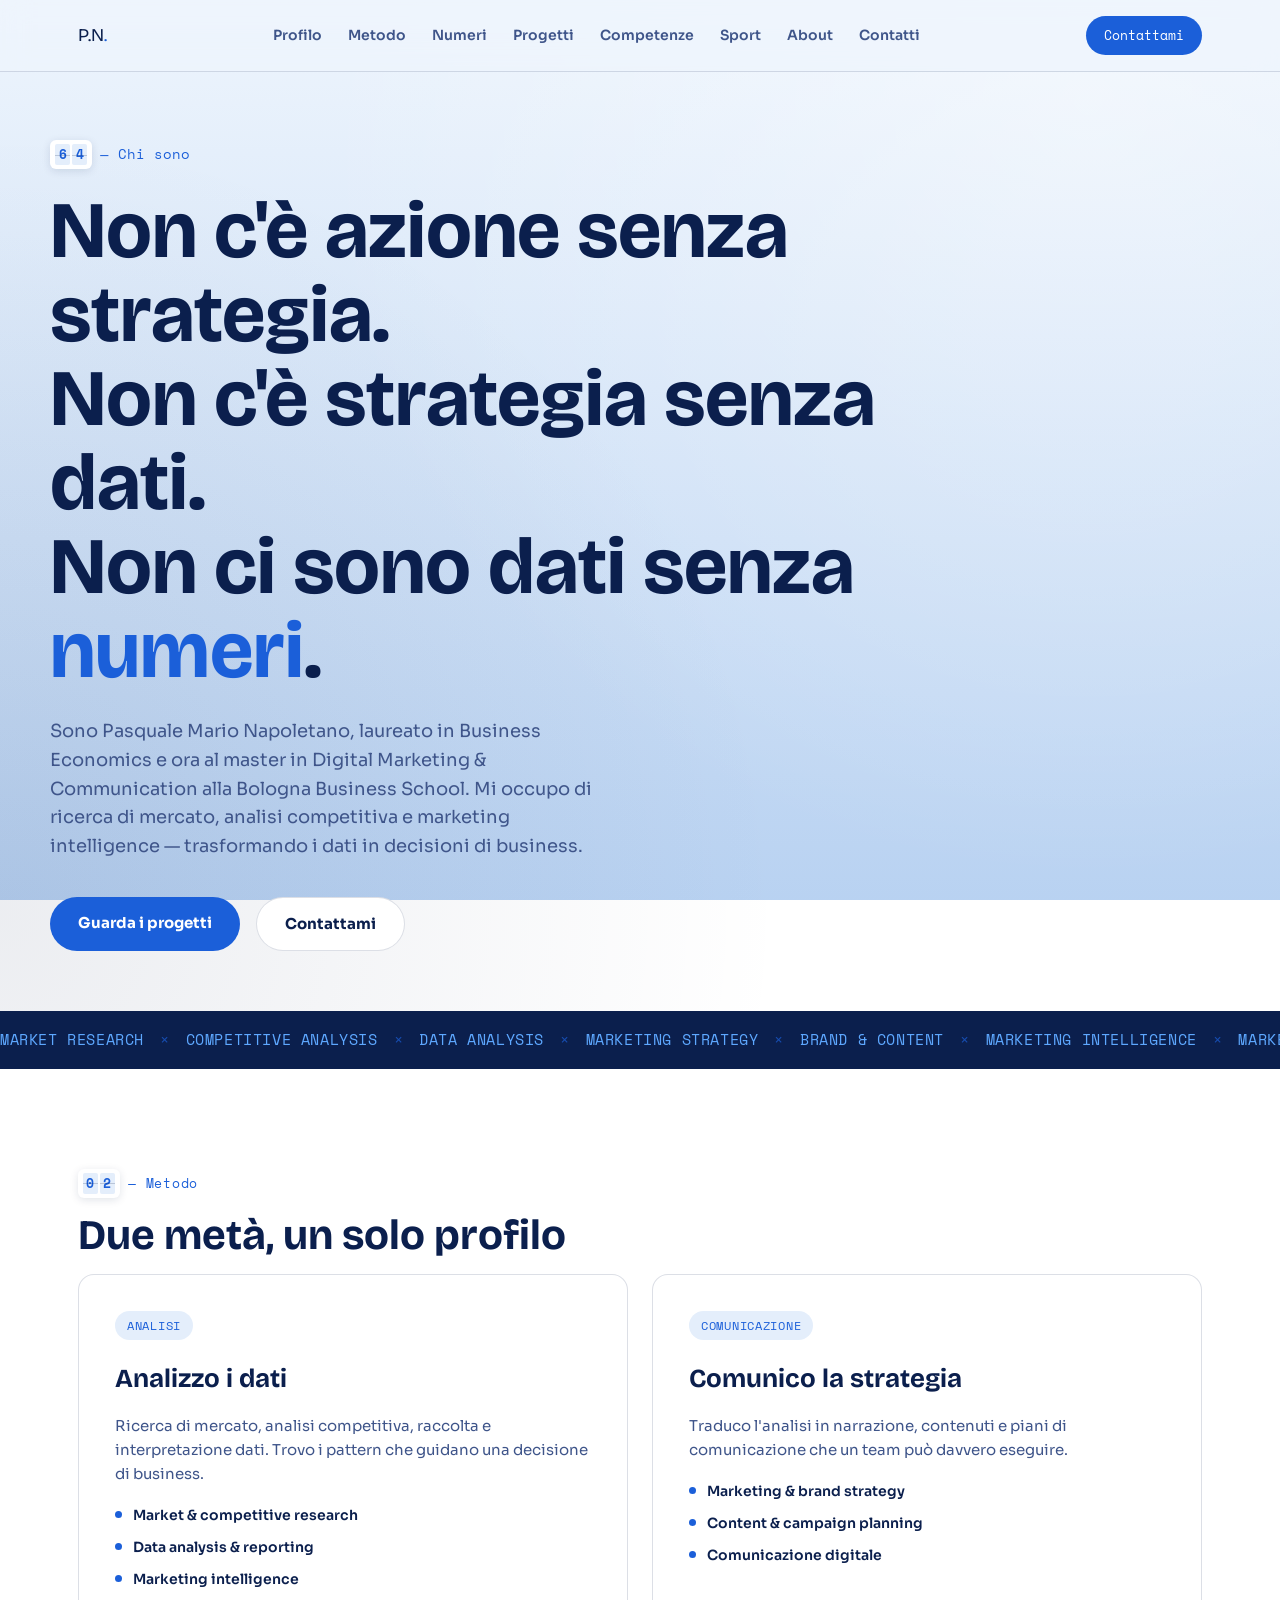
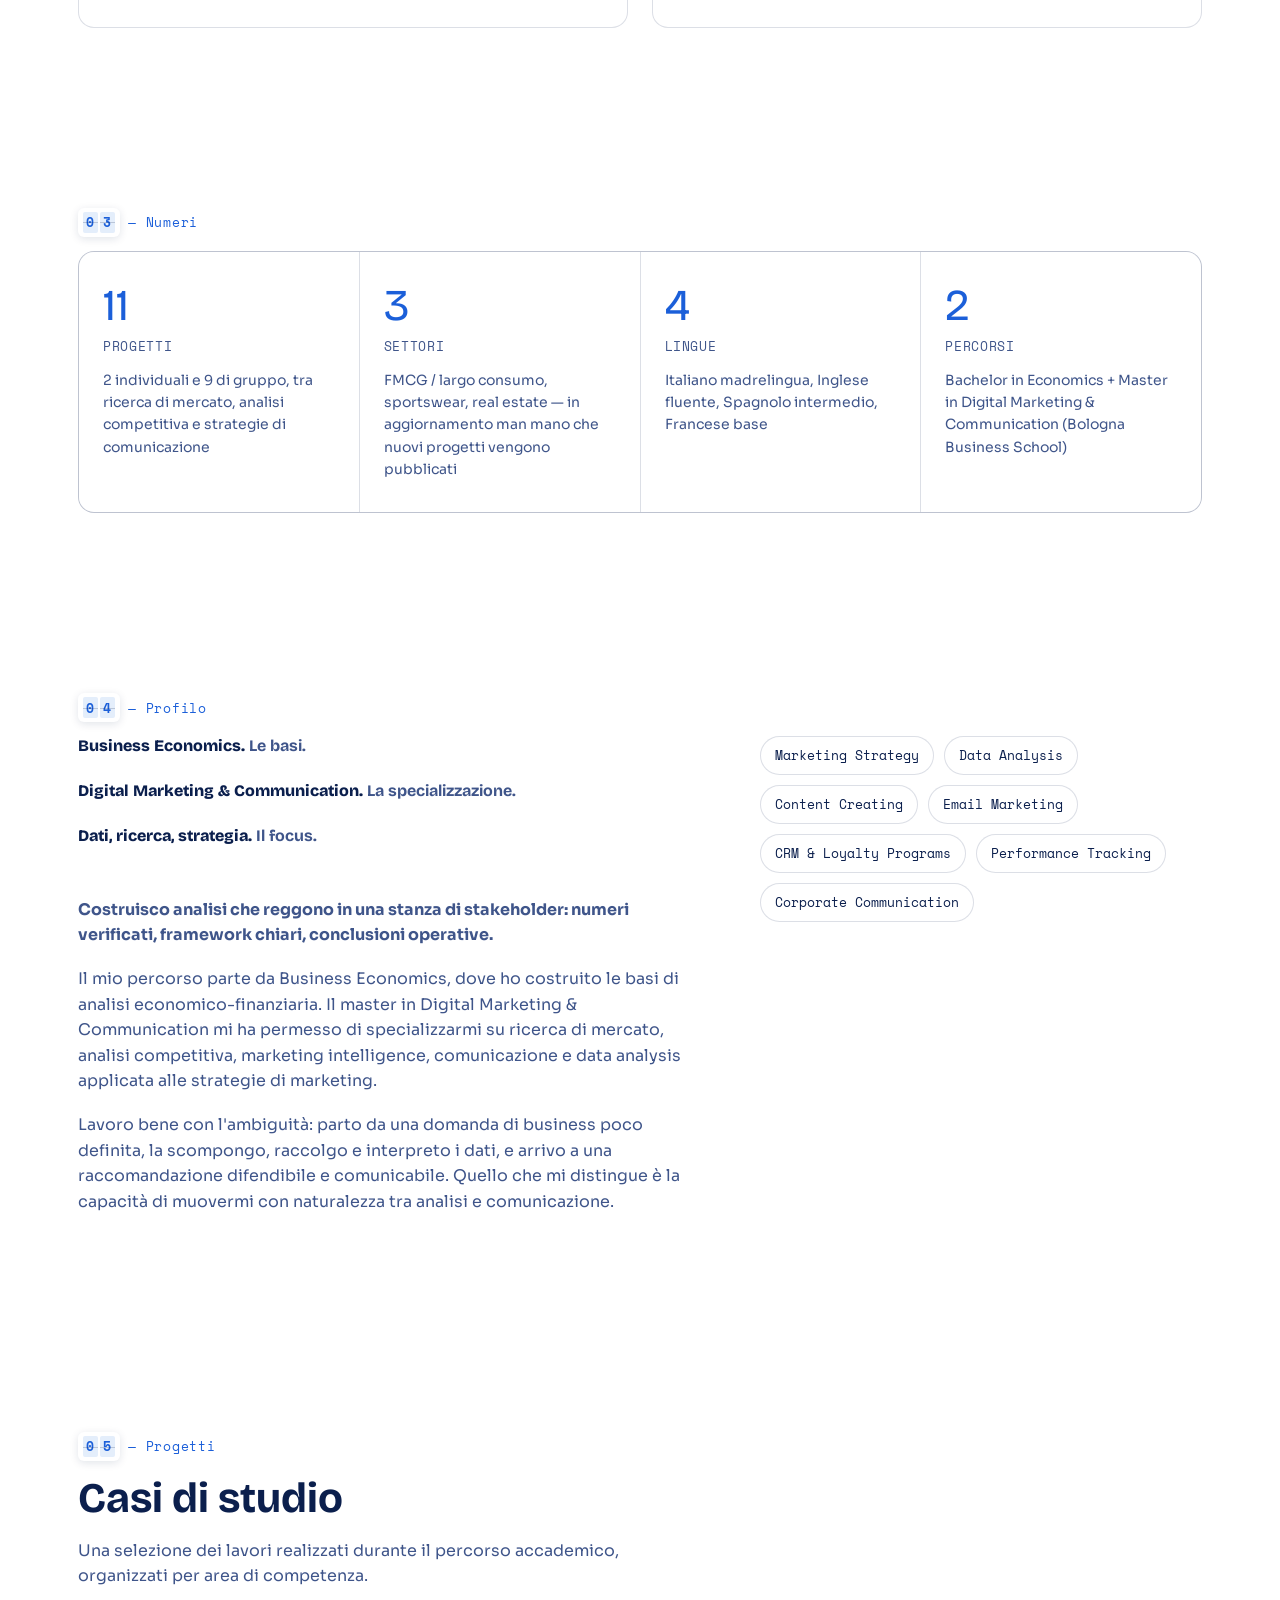
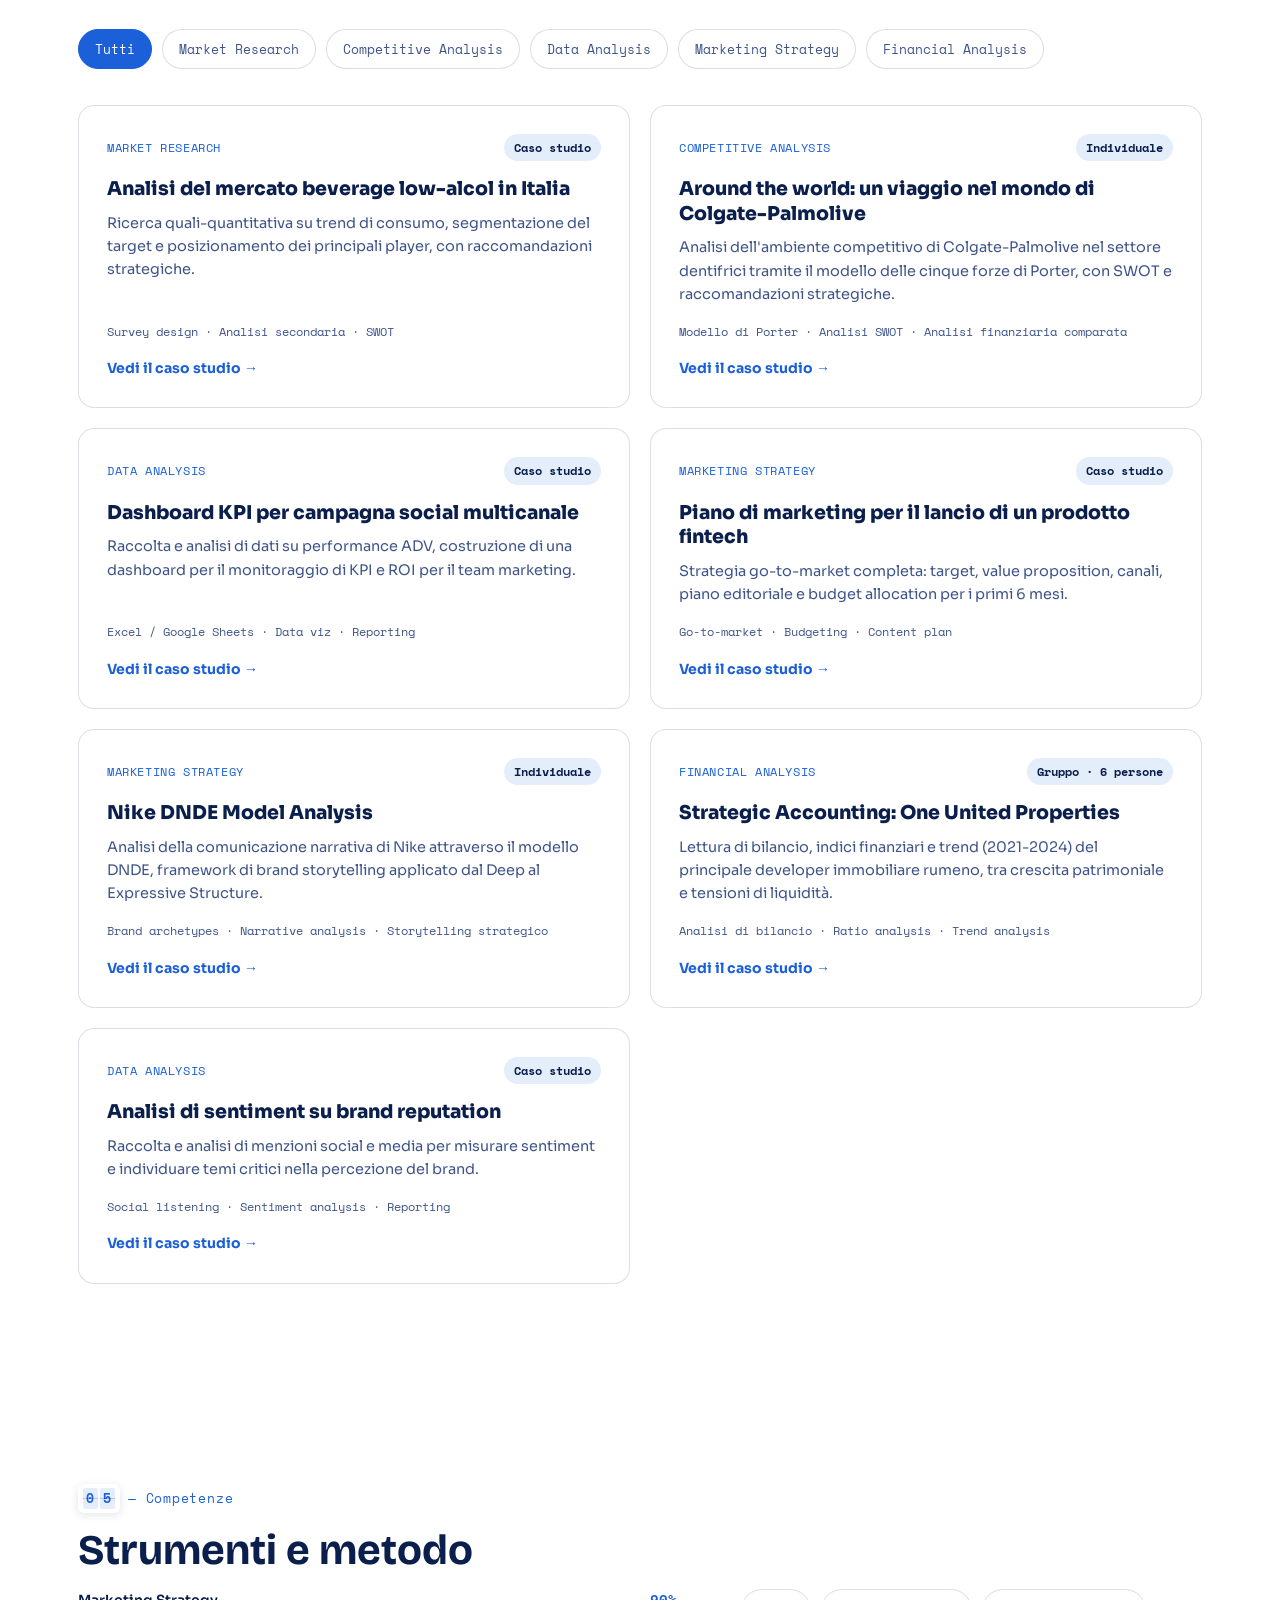
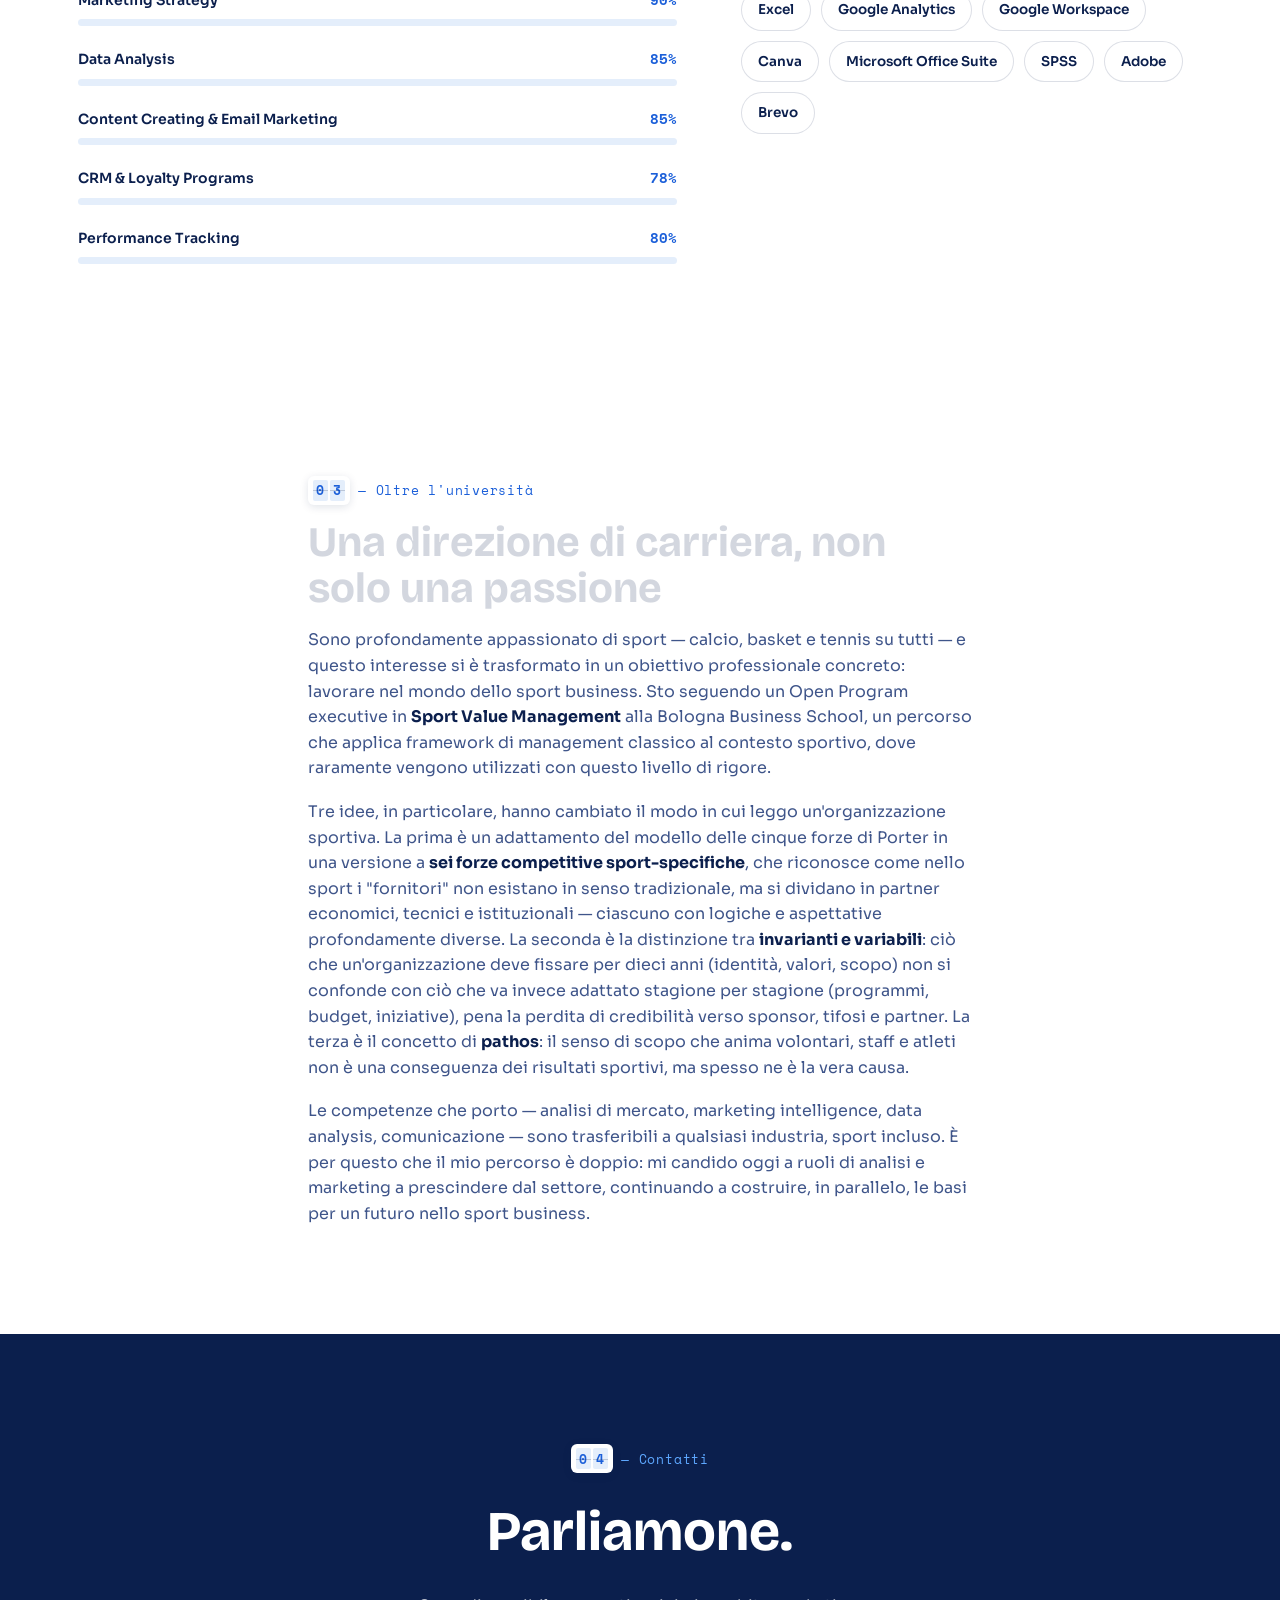
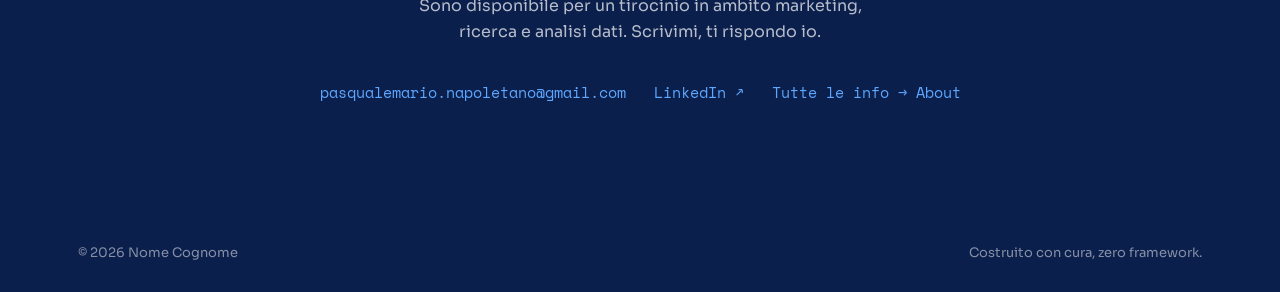
==== commit 66b730ad: "Add files via upload" ====
--- a/index.html
+++ b/index.html
@@ -3,8 +3,8 @@
 <head>
 <meta charset="UTF-8">
 <meta name="viewport" content="width=device-width, initial-scale=1.0">
-<title>Pasquale Mario Napoletano â Marketing Intelligence & Market Analysis</title>
-<meta name="description" content="Portfolio accademico di Pasquale Mario Napoletano â Business Economics & Digital Marketing and Communication. Market research, competitive analysis, data analysis, marketing strategy.">
+<title>Pasquale Mario Napoletano — Marketing Intelligence & Market Analysis</title>
+<meta name="description" content="Portfolio accademico di Pasquale Mario Napoletano — Business Economics & Digital Marketing and Communication. Market research, competitive analysis, data analysis, marketing strategy.">
 <meta name="robots" content="noindex, nofollow">
 
 <link rel="preconnect" href="https://fonts.googleapis.com">
@@ -51,15 +51,15 @@
 <!-- ============ HERO ============ -->
 <section class="hero" id="top">
   <div class="hero-inner">
-    <p class="hero-eyebrow"><span class="flap-group" data-flap="01"><span class="flap">0</span><span class="flap">0</span></span> â Chi sono</p>
+    <p class="hero-eyebrow"><span class="flap-group" data-flap="01"><span class="flap">0</span><span class="flap">0</span></span> — Chi sono</p>
     <h1 class="hero-title reveal-title">
-      Non c'Ã¨ azione senza strategia.<br>
-      Non c'Ã¨ strategia senza dati.<br>
+      Non c'è azione senza strategia.<br>
+      Non c'è strategia senza dati.<br>
       Non ci sono dati senza <span class="hero-highlight">numeri</span>.
     </h1>
     <p class="hero-sub reveal">
       Sono Pasquale Mario Napoletano, laureato in Business Economics e ora al master in Digital Marketing &amp; Communication
-      alla Bologna Business School. Mi occupo di ricerca di mercato, analisi competitiva e marketing intelligence â
+      alla Bologna Business School. Mi occupo di ricerca di mercato, analisi competitiva e marketing intelligence —
       trasformando i dati in decisioni di business.
     </p>
     <div class="hero-actions reveal">
@@ -72,26 +72,26 @@
 <!-- ============ MARQUEE ============ -->
 <div class="marquee">
   <div class="marquee-track">
-    <span>Market Research</span><span class="dot-sep">Ã</span>
-    <span>Competitive Analysis</span><span class="dot-sep">Ã</span>
-    <span>Data Analysis</span><span class="dot-sep">Ã</span>
-    <span>Marketing Strategy</span><span class="dot-sep">Ã</span>
-    <span>Brand &amp; Content</span><span class="dot-sep">Ã</span>
-    <span>Marketing Intelligence</span><span class="dot-sep">Ã</span>
-    <span>Market Research</span><span class="dot-sep">Ã</span>
-    <span>Competitive Analysis</span><span class="dot-sep">Ã</span>
-    <span>Data Analysis</span><span class="dot-sep">Ã</span>
-    <span>Marketing Strategy</span><span class="dot-sep">Ã</span>
-    <span>Brand &amp; Content</span><span class="dot-sep">Ã</span>
-    <span>Marketing Intelligence</span><span class="dot-sep">Ã</span>
+    <span>Market Research</span><span class="dot-sep">×</span>
+    <span>Competitive Analysis</span><span class="dot-sep">×</span>
+    <span>Data Analysis</span><span class="dot-sep">×</span>
+    <span>Marketing Strategy</span><span class="dot-sep">×</span>
+    <span>Brand &amp; Content</span><span class="dot-sep">×</span>
+    <span>Marketing Intelligence</span><span class="dot-sep">×</span>
+    <span>Market Research</span><span class="dot-sep">×</span>
+    <span>Competitive Analysis</span><span class="dot-sep">×</span>
+    <span>Data Analysis</span><span class="dot-sep">×</span>
+    <span>Marketing Strategy</span><span class="dot-sep">×</span>
+    <span>Brand &amp; Content</span><span class="dot-sep">×</span>
+    <span>Marketing Intelligence</span><span class="dot-sep">×</span>
   </div>
 </div>
 
 <!-- ============ TWO SIDES (bilanciamento data/comunicazione) ============ -->
 <section class="duality" id="approach">
   <div class="section-inner">
-    <p class="section-eyebrow"><span class="flap-group" data-flap="02"><span class="flap">0</span><span class="flap">0</span></span> â Metodo</p>
-    <h2 class="section-title reveal-title">Due metÃ , un solo profilo</h2>
+    <p class="section-eyebrow"><span class="flap-group" data-flap="02"><span class="flap">0</span><span class="flap">0</span></span> — Metodo</p>
+    <h2 class="section-title reveal-title">Due metà, un solo profilo</h2>
     <div class="duality-grid">
       <div class="duality-card reveal">
         <span class="duality-tag">Analisi</span>
@@ -111,7 +111,7 @@
         <h3>Comunico la strategia</h3>
         <p>
           Traduco l'analisi in narrazione, contenuti e piani di comunicazione
-          che un team puÃ² davvero eseguire.
+          che un team può davvero eseguire.
         </p>
         <ul>
           <li>Marketing &amp; brand strategy</li>
@@ -126,7 +126,7 @@
 <!-- ============ STATS ============ -->
 <section class="stats" id="stats">
   <div class="section-inner">
-    <p class="section-eyebrow"><span class="flap-group" data-flap="03"><span class="flap">0</span><span class="flap">0</span></span> â Numeri</p>
+    <p class="section-eyebrow"><span class="flap-group" data-flap="03"><span class="flap">0</span><span class="flap">0</span></span> — Numeri</p>
     <div class="stats-grid">
       <div class="stat-card reveal">
         <span class="stat-number" data-count="11">0</span>
@@ -136,7 +136,7 @@
       <div class="stat-card reveal">
         <span class="stat-number" data-count="3">0</span>
         <span class="stat-unit">settori</span>
-        <p class="stat-label">FMCG / largo consumo, sportswear, real estate â in aggiornamento man mano che nuovi progetti vengono pubblicati</p>
+        <p class="stat-label">FMCG / largo consumo, sportswear, real estate — in aggiornamento man mano che nuovi progetti vengono pubblicati</p>
       </div>
       <div class="stat-card reveal">
         <span class="stat-number" data-count="4">0</span>
@@ -155,7 +155,7 @@
 <!-- ============ ABOUT ============ -->
 <section class="about" id="about">
   <div class="section-inner">
-    <p class="section-eyebrow"><span class="flap-group" data-flap="04"><span class="flap">0</span><span class="flap">0</span></span> â Profilo</p>
+    <p class="section-eyebrow"><span class="flap-group" data-flap="04"><span class="flap">0</span><span class="flap">0</span></span> — Profilo</p>
     <div class="about-grid">
       <div class="about-text">
         <div class="about-rows">
@@ -174,9 +174,9 @@
           comunicazione e data analysis applicata alle strategie di marketing.
         </p>
         <p class="reveal">
-          Lavoro bene con l'ambiguitÃ : parto da una domanda di business poco definita,
+          Lavoro bene con l'ambiguità: parto da una domanda di business poco definita,
           la scompongo, raccolgo e interpreto i dati, e arrivo a una raccomandazione
-          difendibile e comunicabile. Quello che mi distingue Ã¨ la capacitÃ  di muovermi
+          difendibile e comunicabile. Quello che mi distingue è la capacità di muovermi
           con naturalezza tra analisi e comunicazione.
         </p>
       </div>
@@ -196,7 +196,7 @@
 <!-- ============ PROJECTS ============ -->
 <section class="projects" id="projects">
   <div class="section-inner">
-    <p class="section-eyebrow"><span class="flap-group" data-flap="05"><span class="flap">0</span><span class="flap">0</span></span> â Progetti</p>
+    <p class="section-eyebrow"><span class="flap-group" data-flap="05"><span class="flap">0</span><span class="flap">0</span></span> — Progetti</p>
     <h2 class="section-title reveal-title">Casi di studio</h2>
     <p class="section-intro reveal">
       Una selezione dei lavori realizzati durante il percorso accademico,
@@ -225,9 +225,9 @@
           posizionamento dei principali player, con raccomandazioni strategiche.
         </p>
         <div class="project-meta">
-          <span>Survey design Â· Analisi secondaria Â· SWOT</span>
-        </div>
-        <a href="#" class="project-link">Vedi il caso studio â</a>
+          <span>Survey design · Analisi secondaria · SWOT</span>
+        </div>
+        <a href="#" class="project-link">Vedi il caso studio →</a>
       </article>
 
       <article class="project-card reveal" data-category="competitive research">
@@ -241,9 +241,9 @@
           il modello delle cinque forze di Porter, con SWOT e raccomandazioni strategiche.
         </p>
         <div class="project-meta">
-          <span>Modello di Porter Â· Analisi SWOT Â· Analisi finanziaria comparata</span>
-        </div>
-        <a href="progetti/colgate-porter.html" class="project-link">Vedi il caso studio â</a>
+          <span>Modello di Porter · Analisi SWOT · Analisi finanziaria comparata</span>
+        </div>
+        <a href="progetti/colgate-porter.html" class="project-link">Vedi il caso studio →</a>
       </article>
 
       <article class="project-card reveal" data-category="data">
@@ -257,9 +257,9 @@
           per il monitoraggio di KPI e ROI per il team marketing.
         </p>
         <div class="project-meta">
-          <span>Excel / Google Sheets Â· Data viz Â· Reporting</span>
-        </div>
-        <a href="#" class="project-link">Vedi il caso studio â</a>
+          <span>Excel / Google Sheets · Data viz · Reporting</span>
+        </div>
+        <a href="#" class="project-link">Vedi il caso studio →</a>
       </article>
 
       <article class="project-card reveal" data-category="strategy">
@@ -273,9 +273,9 @@
           piano editoriale e budget allocation per i primi 6 mesi.
         </p>
         <div class="project-meta">
-          <span>Go-to-market Â· Budgeting Â· Content plan</span>
-        </div>
-        <a href="#" class="project-link">Vedi il caso studio â</a>
+          <span>Go-to-market · Budgeting · Content plan</span>
+        </div>
+        <a href="#" class="project-link">Vedi il caso studio →</a>
       </article>
 
       <article class="project-card reveal" data-category="strategy">
@@ -289,25 +289,25 @@
           framework di brand storytelling applicato dal Deep al Expressive Structure.
         </p>
         <div class="project-meta">
-          <span>Brand archetypes Â· Narrative analysis Â· Storytelling strategico</span>
-        </div>
-        <a href="progetti/nike-dnde.html" class="project-link">Vedi il caso studio â</a>
+          <span>Brand archetypes · Narrative analysis · Storytelling strategico</span>
+        </div>
+        <a href="progetti/nike-dnde.html" class="project-link">Vedi il caso studio →</a>
       </article>
 
       <article class="project-card reveal" data-category="financial">
         <div class="project-card-top">
           <span class="project-tag">Financial Analysis</span>
-          <span class="project-metric">Gruppo Â· 6 persone</span>
+          <span class="project-metric">Gruppo · 6 persone</span>
         </div>
         <h3 class="project-title">Strategic Accounting: One United Properties</h3>
         <p class="project-desc">
           Lettura di bilancio, indici finanziari e trend (2021-2024) del principale
-          developer immobiliare rumeno, tra crescita patrimoniale e tensioni di liquiditÃ .
-        </p>
-        <div class="project-meta">
-          <span>Analisi di bilancio Â· Ratio analysis Â· Trend analysis</span>
-        </div>
-        <a href="progetti/strategic-accounting.html" class="project-link">Vedi il caso studio â</a>
+          developer immobiliare rumeno, tra crescita patrimoniale e tensioni di liquidità.
+        </p>
+        <div class="project-meta">
+          <span>Analisi di bilancio · Ratio analysis · Trend analysis</span>
+        </div>
+        <a href="progetti/strategic-accounting.html" class="project-link">Vedi il caso studio →</a>
       </article>
 
       <article class="project-card reveal" data-category="data">
@@ -321,9 +321,9 @@
           e individuare temi critici nella percezione del brand.
         </p>
         <div class="project-meta">
-          <span>Social listening Â· Sentiment analysis Â· Reporting</span>
-        </div>
-        <a href="#" class="project-link">Vedi il caso studio â</a>
+          <span>Social listening · Sentiment analysis · Reporting</span>
+        </div>
+        <a href="#" class="project-link">Vedi il caso studio →</a>
       </article>
 
     </div>
@@ -333,7 +333,7 @@
 <!-- ============ SKILLS ============ -->
 <section class="skills" id="skills">
   <div class="section-inner">
-    <p class="section-eyebrow"><span class="flap-group" data-flap="06"><span class="flap">0</span><span class="flap">0</span></span> â Competenze</p>
+    <p class="section-eyebrow"><span class="flap-group" data-flap="06"><span class="flap">0</span><span class="flap">0</span></span> — Competenze</p>
     <h2 class="section-title reveal-title">Strumenti e metodo</h2>
 
     <div class="skills-grid">
@@ -377,11 +377,11 @@
 <!-- ============ SPORT ============ -->
 <section class="sport" id="sport">
   <div class="section-inner sport-inner">
-    <p class="section-eyebrow"><span class="flap-group" data-flap="07"><span class="flap">0</span><span class="flap">0</span></span> â Oltre l'universitÃ </p>
+    <p class="section-eyebrow"><span class="flap-group" data-flap="07"><span class="flap">0</span><span class="flap">0</span></span> — Oltre l'università</p>
     <h2 class="section-title reveal-title">Una direzione di carriera, non solo una passione</h2>
     <p class="sport-text reveal">
-      Sono profondamente appassionato di sport â calcio, basket e tennis su tutti â e questo
-      interesse si Ã¨ trasformato in un obiettivo professionale concreto: lavorare nel mondo
+      Sono profondamente appassionato di sport — calcio, basket e tennis su tutti — e questo
+      interesse si è trasformato in un obiettivo professionale concreto: lavorare nel mondo
       dello sport business. Sto seguendo un Open Program executive in
       <strong>Sport Value Management</strong> alla Bologna Business School, un percorso che
       applica framework di management classico al contesto sportivo, dove raramente vengono
@@ -389,22 +389,22 @@
     </p>
     <p class="sport-text reveal">
       Tre idee, in particolare, hanno cambiato il modo in cui leggo un'organizzazione
-      sportiva. La prima Ã¨ un adattamento del modello delle cinque forze di Porter in
+      sportiva. La prima è un adattamento del modello delle cinque forze di Porter in
       una versione a <strong>sei forze competitive sport-specifiche</strong>, che riconosce
       come nello sport i "fornitori" non esistano in senso tradizionale, ma si dividano in
-      partner economici, tecnici e istituzionali â ciascuno con logiche e aspettative
-      profondamente diverse. La seconda Ã¨ la distinzione tra <strong>invarianti e
-      variabili</strong>: ciÃ² che un'organizzazione deve fissare per dieci anni (identitÃ ,
-      valori, scopo) non si confonde con ciÃ² che va invece adattato stagione per stagione
-      (programmi, budget, iniziative), pena la perdita di credibilitÃ  verso sponsor, tifosi
-      e partner. La terza Ã¨ il concetto di <strong>pathos</strong>: il senso di scopo che
-      anima volontari, staff e atleti non Ã¨ una conseguenza dei risultati sportivi, ma
-      spesso ne Ã¨ la vera causa.
+      partner economici, tecnici e istituzionali — ciascuno con logiche e aspettative
+      profondamente diverse. La seconda è la distinzione tra <strong>invarianti e
+      variabili</strong>: ciò che un'organizzazione deve fissare per dieci anni (identità,
+      valori, scopo) non si confonde con ciò che va invece adattato stagione per stagione
+      (programmi, budget, iniziative), pena la perdita di credibilità verso sponsor, tifosi
+      e partner. La terza è il concetto di <strong>pathos</strong>: il senso di scopo che
+      anima volontari, staff e atleti non è una conseguenza dei risultati sportivi, ma
+      spesso ne è la vera causa.
     </p>
     <p class="sport-text reveal">
-      Le competenze che porto â analisi di mercato, marketing intelligence, data analysis,
-      comunicazione â sono trasferibili a qualsiasi industria, sport incluso. Ã per questo
-      che il mio percorso Ã¨ doppio: mi candido oggi a ruoli di analisi e marketing a
+      Le competenze che porto — analisi di mercato, marketing intelligence, data analysis,
+      comunicazione — sono trasferibili a qualsiasi industria, sport incluso. È per questo
+      che il mio percorso è doppio: mi candido oggi a ruoli di analisi e marketing a
       prescindere dal settore, continuando a costruire, in parallelo, le basi per un
       futuro nello sport business.
     </p>
@@ -414,7 +414,7 @@
 <!-- ============ CONTACT ============ -->
 <section class="contact" id="contact">
   <div class="section-inner contact-inner">
-    <p class="section-eyebrow"><span class="flap-group" data-flap="08"><span class="flap">0</span><span class="flap">0</span></span> â Contatti</p>
+    <p class="section-eyebrow"><span class="flap-group" data-flap="08"><span class="flap">0</span><span class="flap">0</span></span> — Contatti</p>
     <h2 class="contact-title reveal-title">Parliamone.</h2>
     <p class="contact-sub reveal">
       Sono disponibile per un tirocinio in ambito marketing, ricerca e analisi dati.
@@ -422,15 +422,15 @@
     </p>
     <div class="contact-links reveal">
       <a href="mailto:pasqualemario.napoletano@gmail.com" class="contact-link">pasqualemario.napoletano@gmail.com</a>
-      <a href="https://www.linkedin.com/in/pasquale-napoletano/" target="_blank" rel="noopener" class="contact-link">LinkedIn â</a>
-      <a href="about.html" class="contact-link">Tutte le info â About</a>
+      <a href="https://www.linkedin.com/in/pasquale-napoletano/" target="_blank" rel="noopener" class="contact-link">LinkedIn ↗</a>
+      <a href="about.html" class="contact-link">Tutte le info → About</a>
     </div>
   </div>
 </section>
 
 <footer class="footer">
   <div class="section-inner footer-inner">
-    <span>Â© 2026 Nome Cognome</span>
+    <span>© 2026 Nome Cognome</span>
     <span>Costruito con cura, zero framework.</span>
   </div>
 </footer>
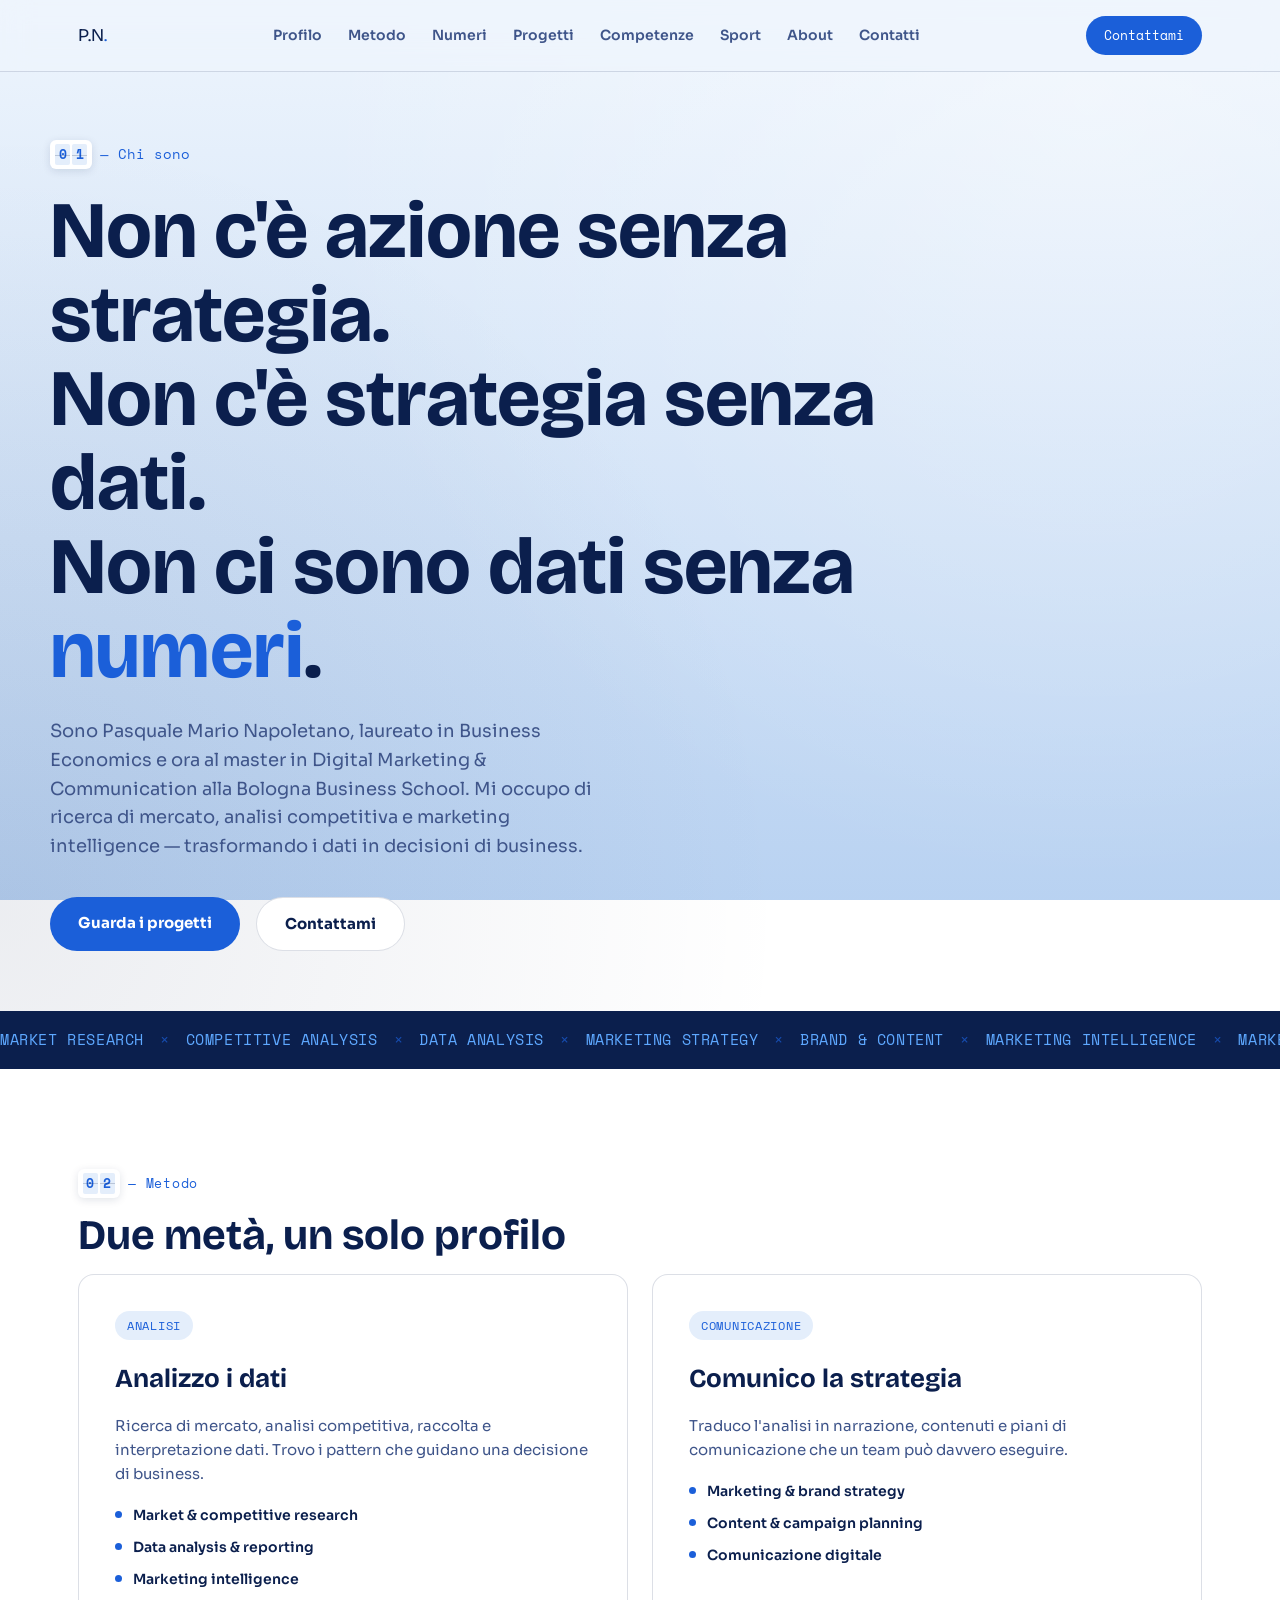
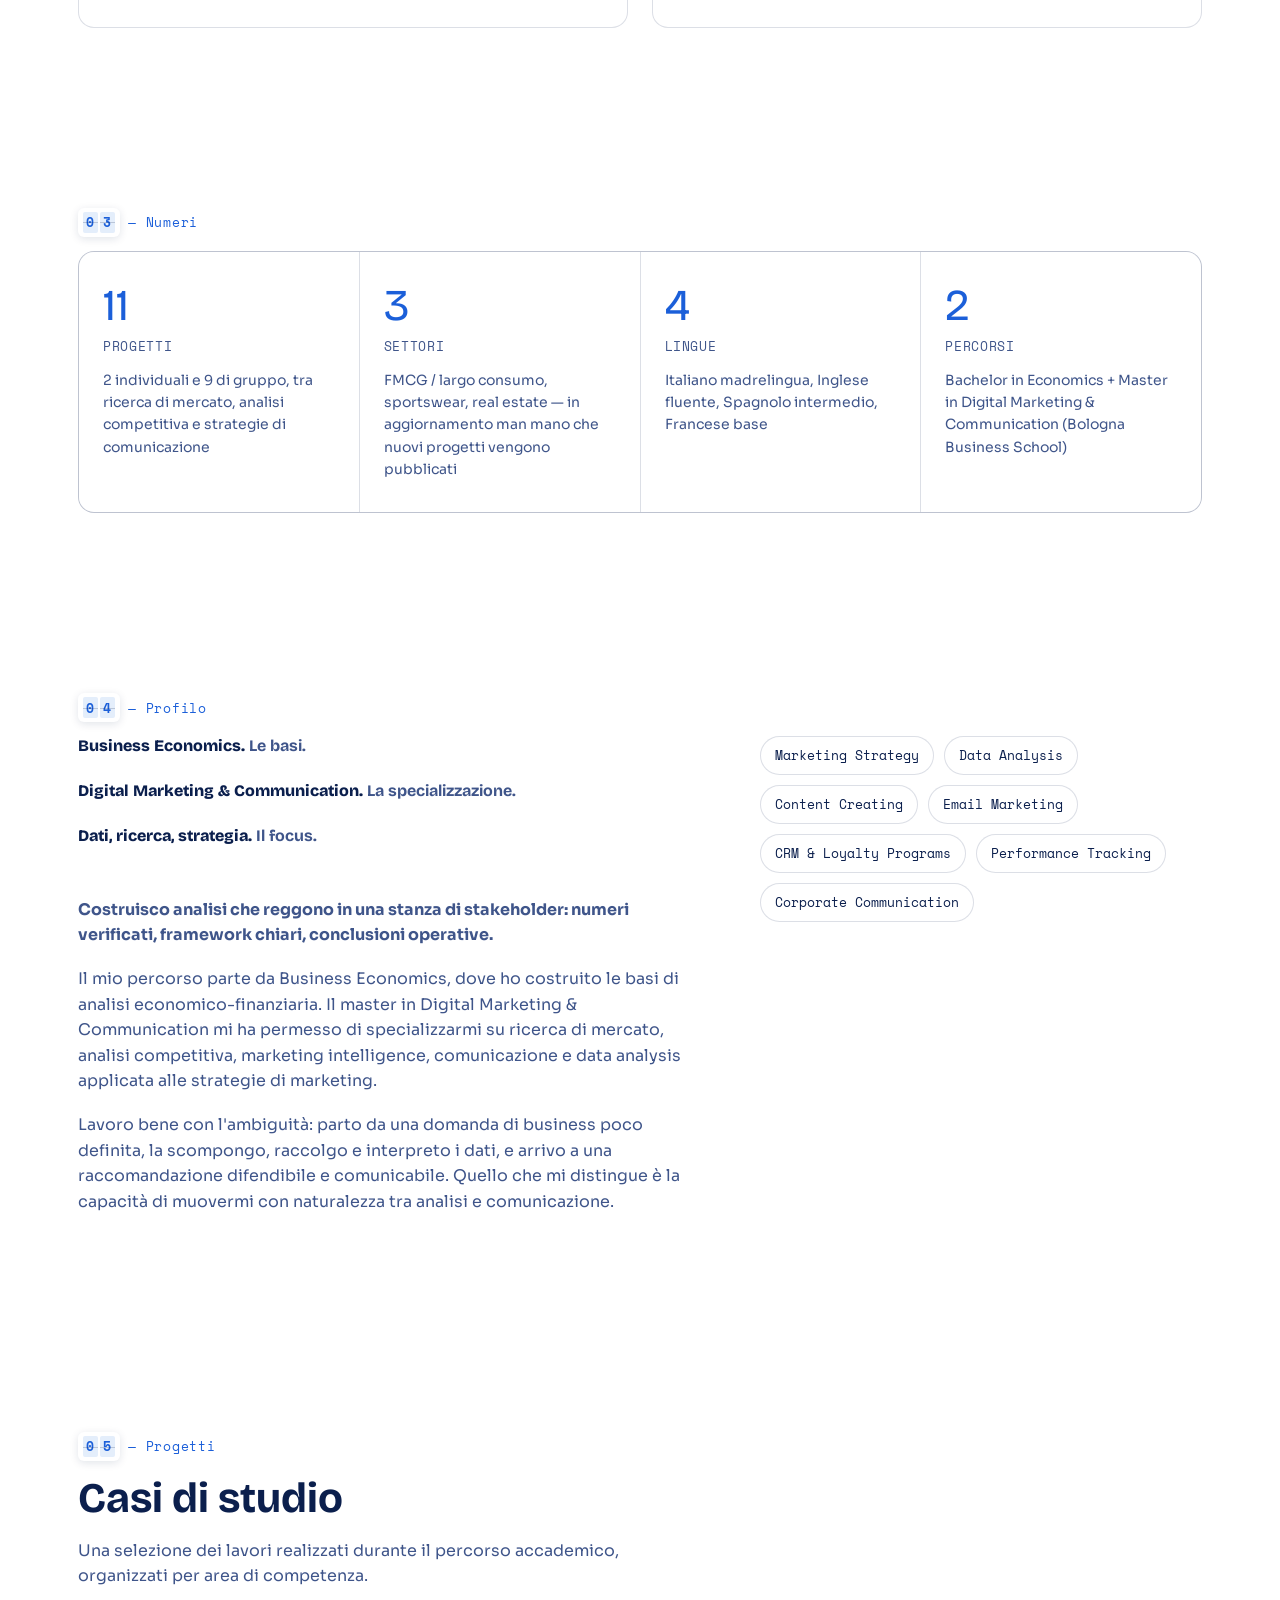
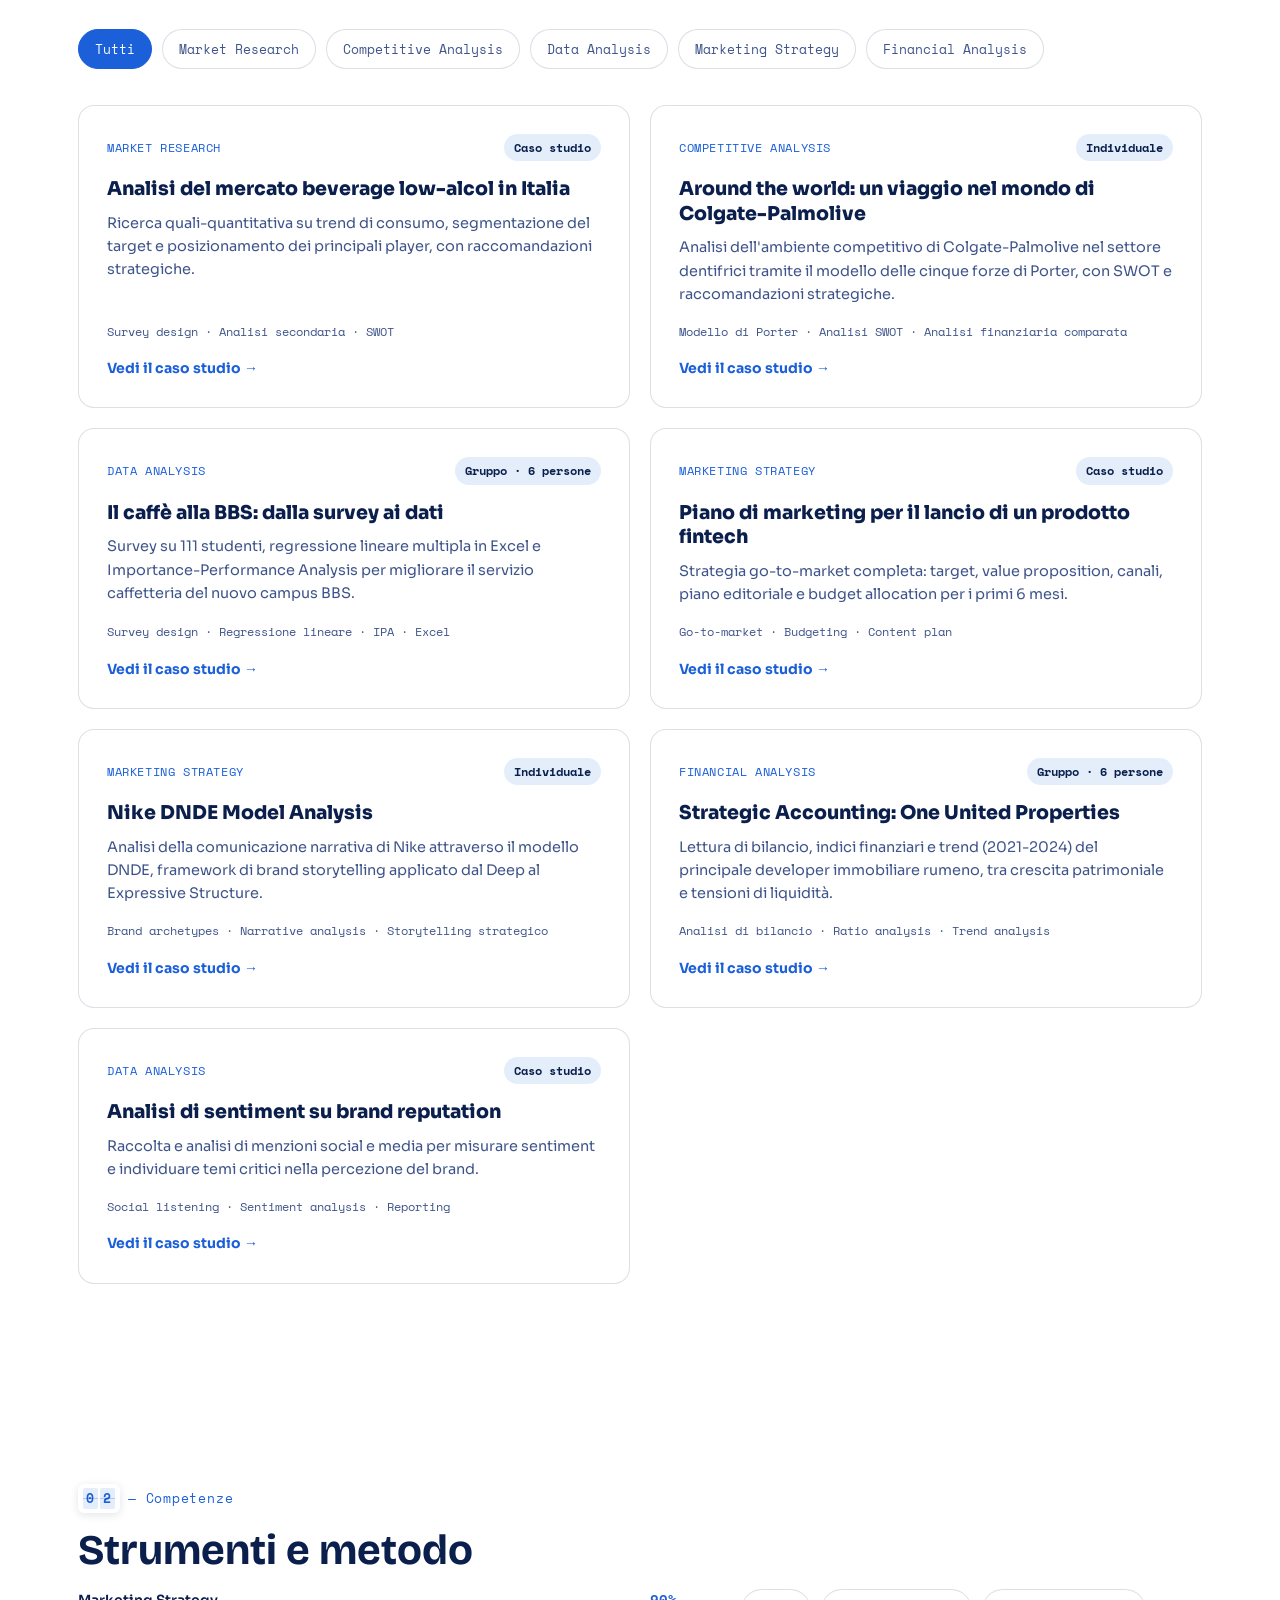
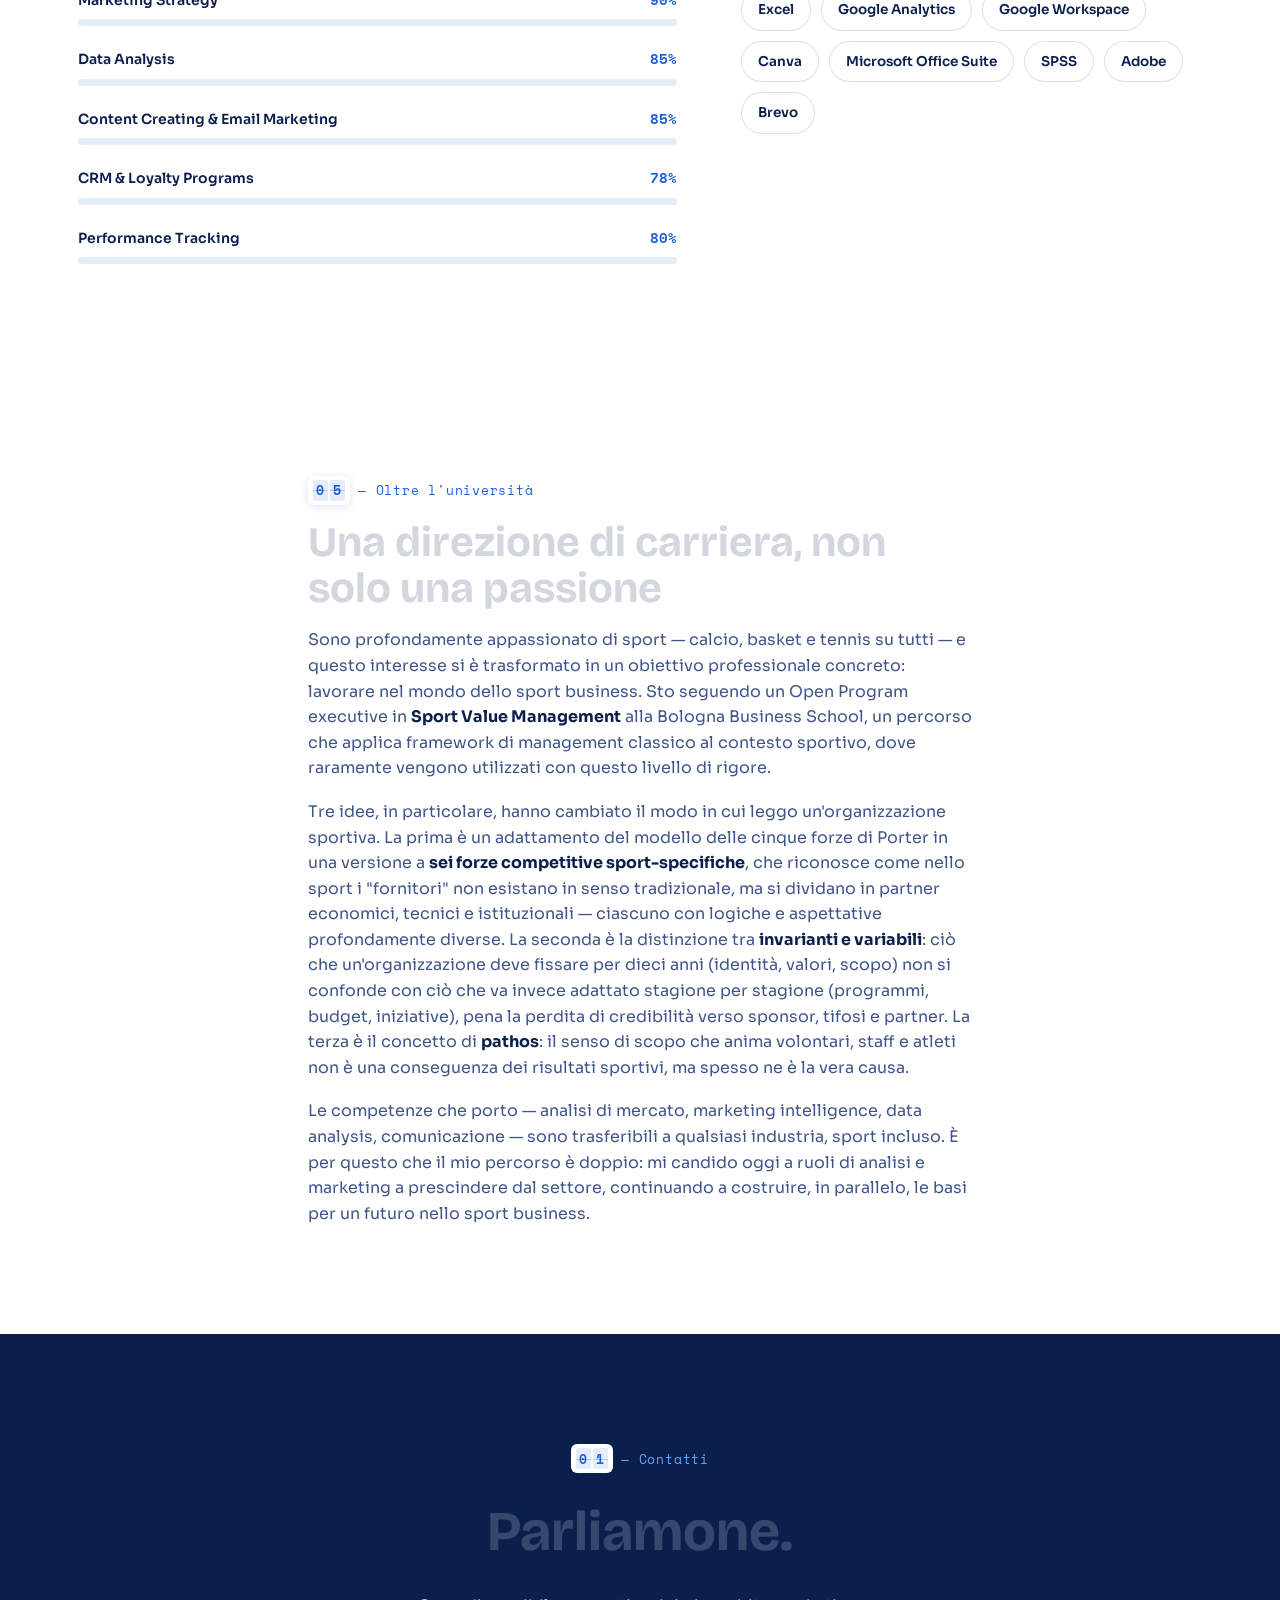
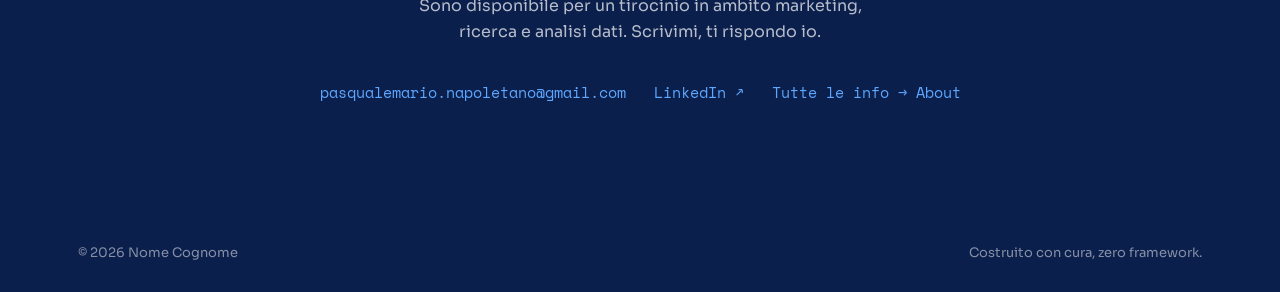
==== commit 987c2232: "Add files via upload" ====
--- a/index.html
+++ b/index.html
@@ -249,17 +249,18 @@
       <article class="project-card reveal" data-category="data">
         <div class="project-card-top">
           <span class="project-tag">Data Analysis</span>
-          <span class="project-metric">Caso studio</span>
-        </div>
-        <h3 class="project-title">Dashboard KPI per campagna social multicanale</h3>
-        <p class="project-desc">
-          Raccolta e analisi di dati su performance ADV, costruzione di una dashboard
-          per il monitoraggio di KPI e ROI per il team marketing.
-        </p>
-        <div class="project-meta">
-          <span>Excel / Google Sheets · Data viz · Reporting</span>
-        </div>
-        <a href="#" class="project-link">Vedi il caso studio →</a>
+          <span class="project-metric">Gruppo &middot; 6 persone</span>
+        </div>
+        <h3 class="project-title">Il caff&egrave; alla BBS: dalla survey ai dati</h3>
+        <p class="project-desc">
+          Survey su 111 studenti, regressione lineare multipla in Excel e
+          Importance-Performance Analysis per migliorare il servizio
+          caffetteria del nuovo campus BBS.
+        </p>
+        <div class="project-meta">
+          <span>Survey design &middot; Regressione lineare &middot; IPA &middot; Excel</span>
+        </div>
+        <a href="progetti/data-analysis-bbs.html" class="project-link">Vedi il caso studio &rarr;</a>
       </article>
 
       <article class="project-card reveal" data-category="strategy">
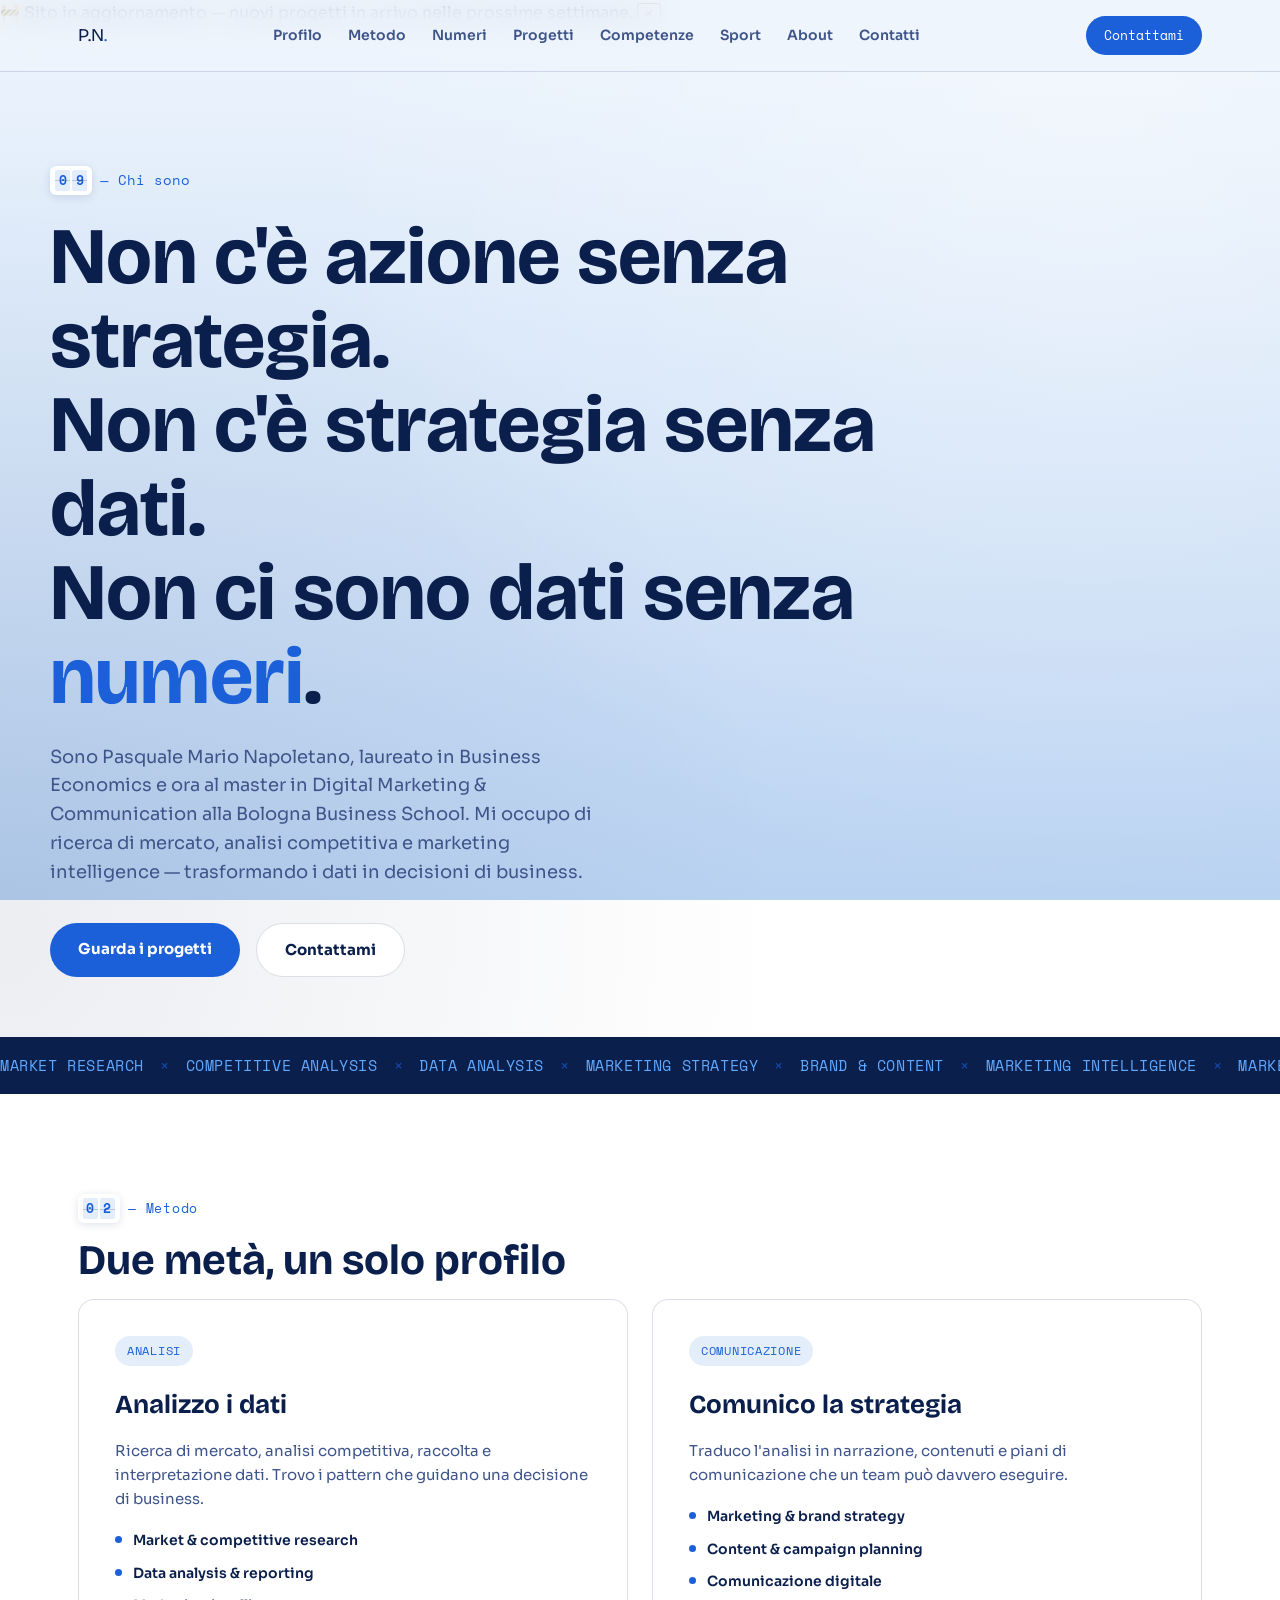
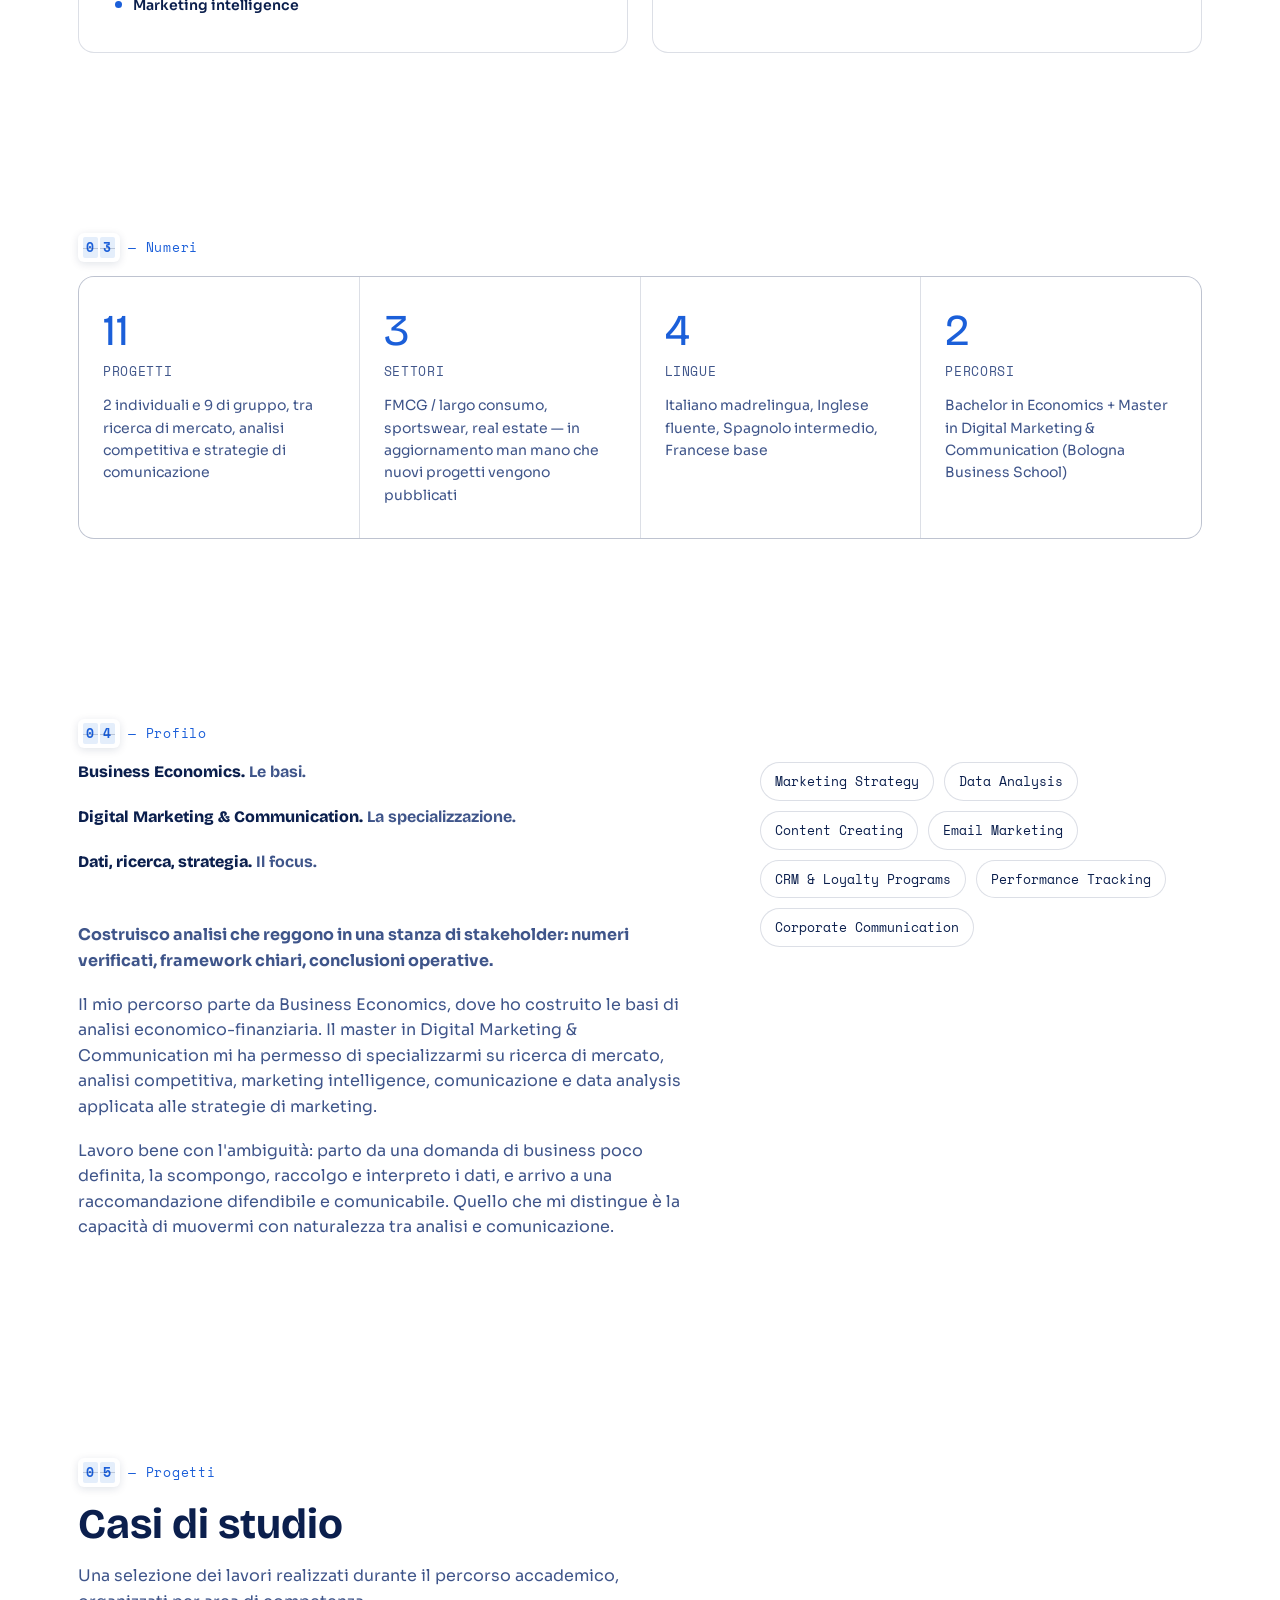
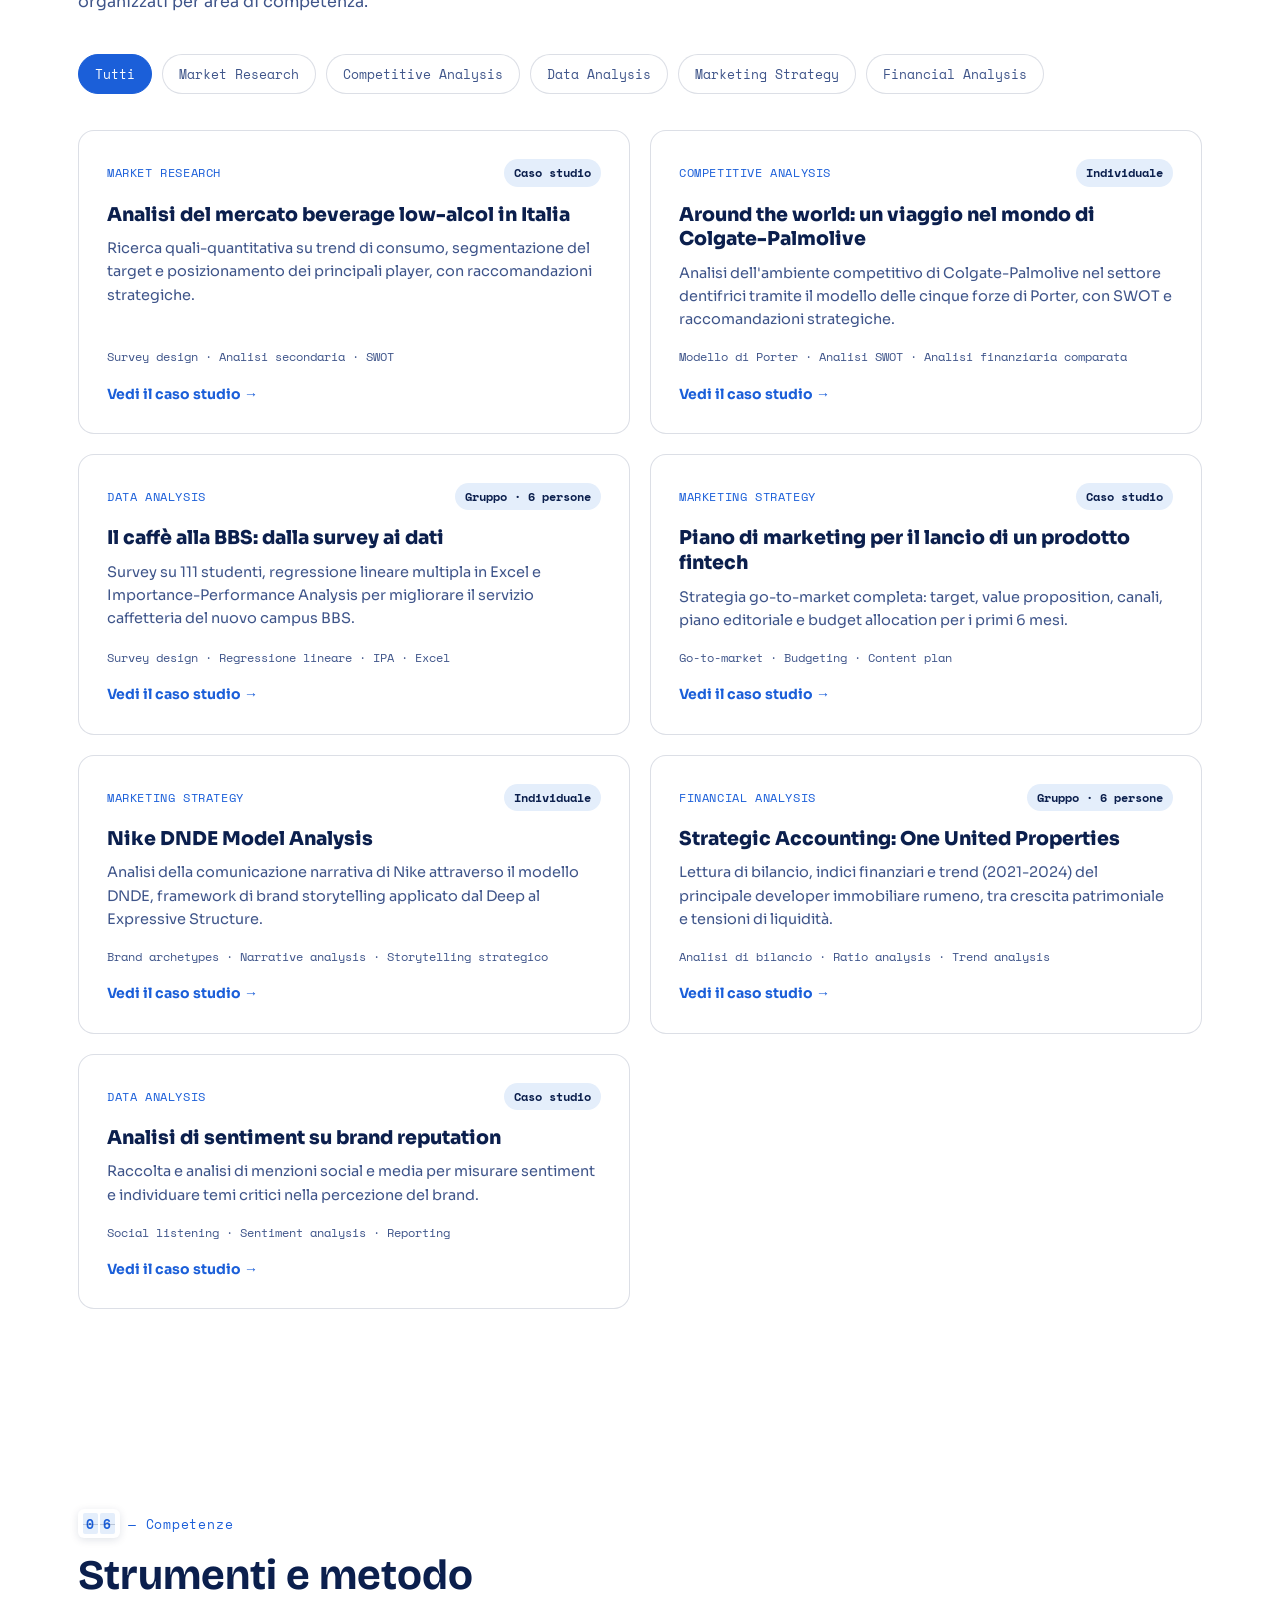
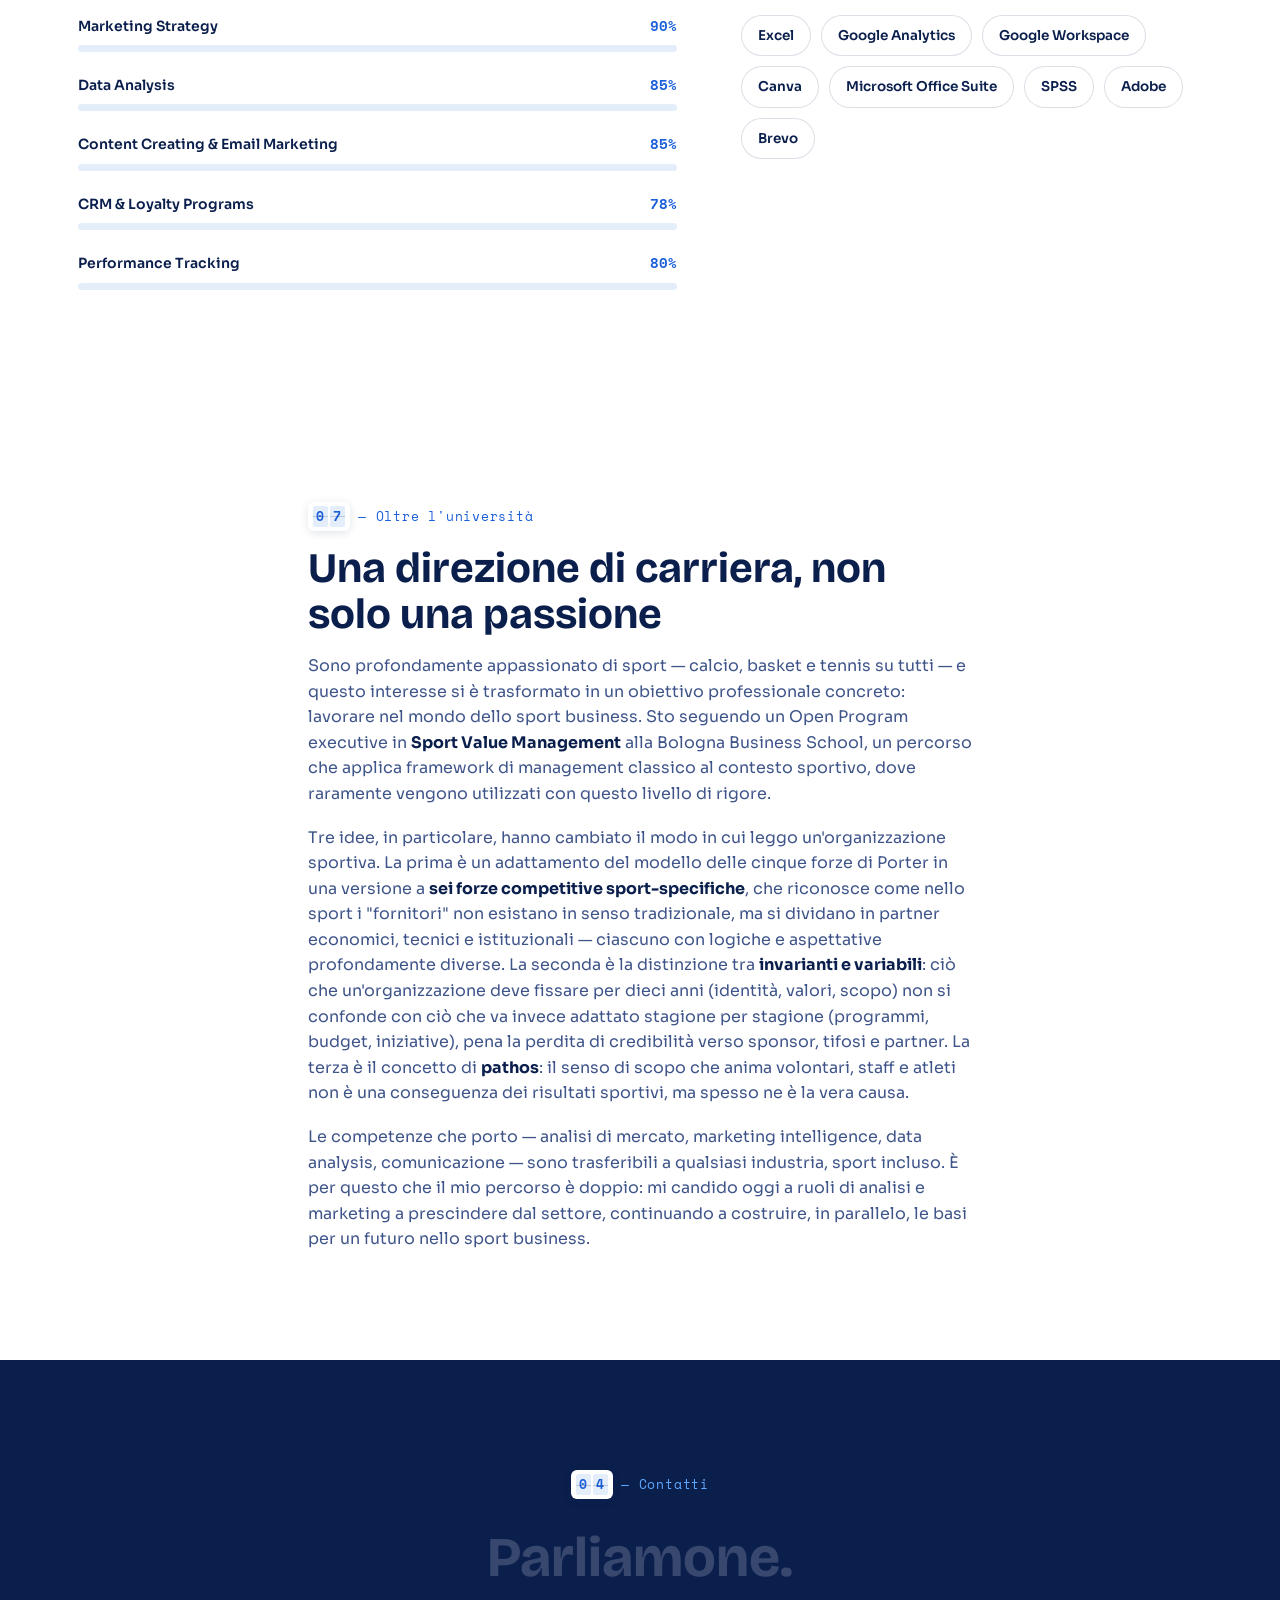
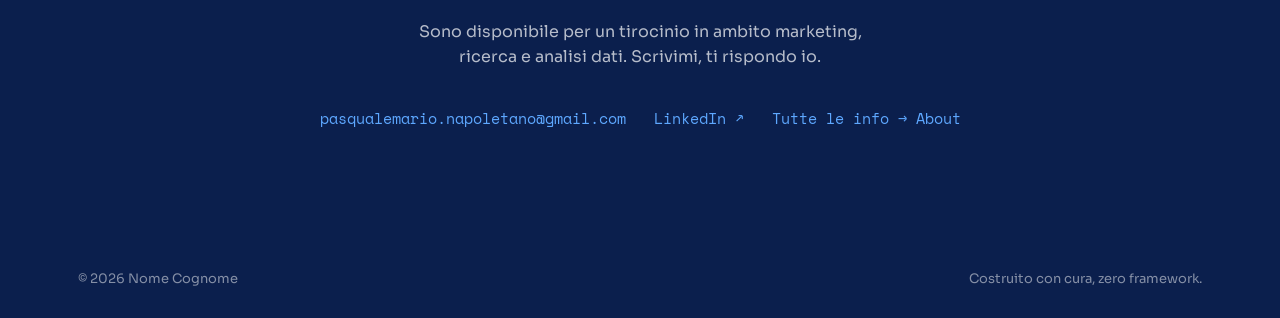
==== commit 3e4b56f4: "Add files via upload" ====
--- a/index.html
+++ b/index.html
@@ -14,6 +14,13 @@
 <link rel="stylesheet" href="css/style.css">
 </head>
 <body>
+
+<!-- ============ WIP BANNER ============ -->
+<div class="wip-banner" id="wipBanner">
+  <span class="wip-icon">🚧</span>
+  <span class="wip-text">Sito in aggiornamento &mdash; nuovi progetti in arrivo nelle prossime settimane.</span>
+  <button class="wip-close" id="wipClose" aria-label="Chiudi">&times;</button>
+</div>
 
 <!-- ============ NAV ============ -->
 <header class="nav" id="nav">
@@ -437,5 +444,18 @@
 </footer>
 
 <script src="js/script.js"></script>
+<script>
+  (function() {
+    var banner = document.getElementById('wipBanner');
+    var closeBtn = document.getElementById('wipClose');
+    if (banner) {
+      document.body.classList.add('wip-visible');
+      closeBtn.addEventListener('click', function() {
+        banner.classList.add('hidden');
+        document.body.classList.remove('wip-visible');
+      });
+    }
+  })();
+</script>
 </body>
 </html>
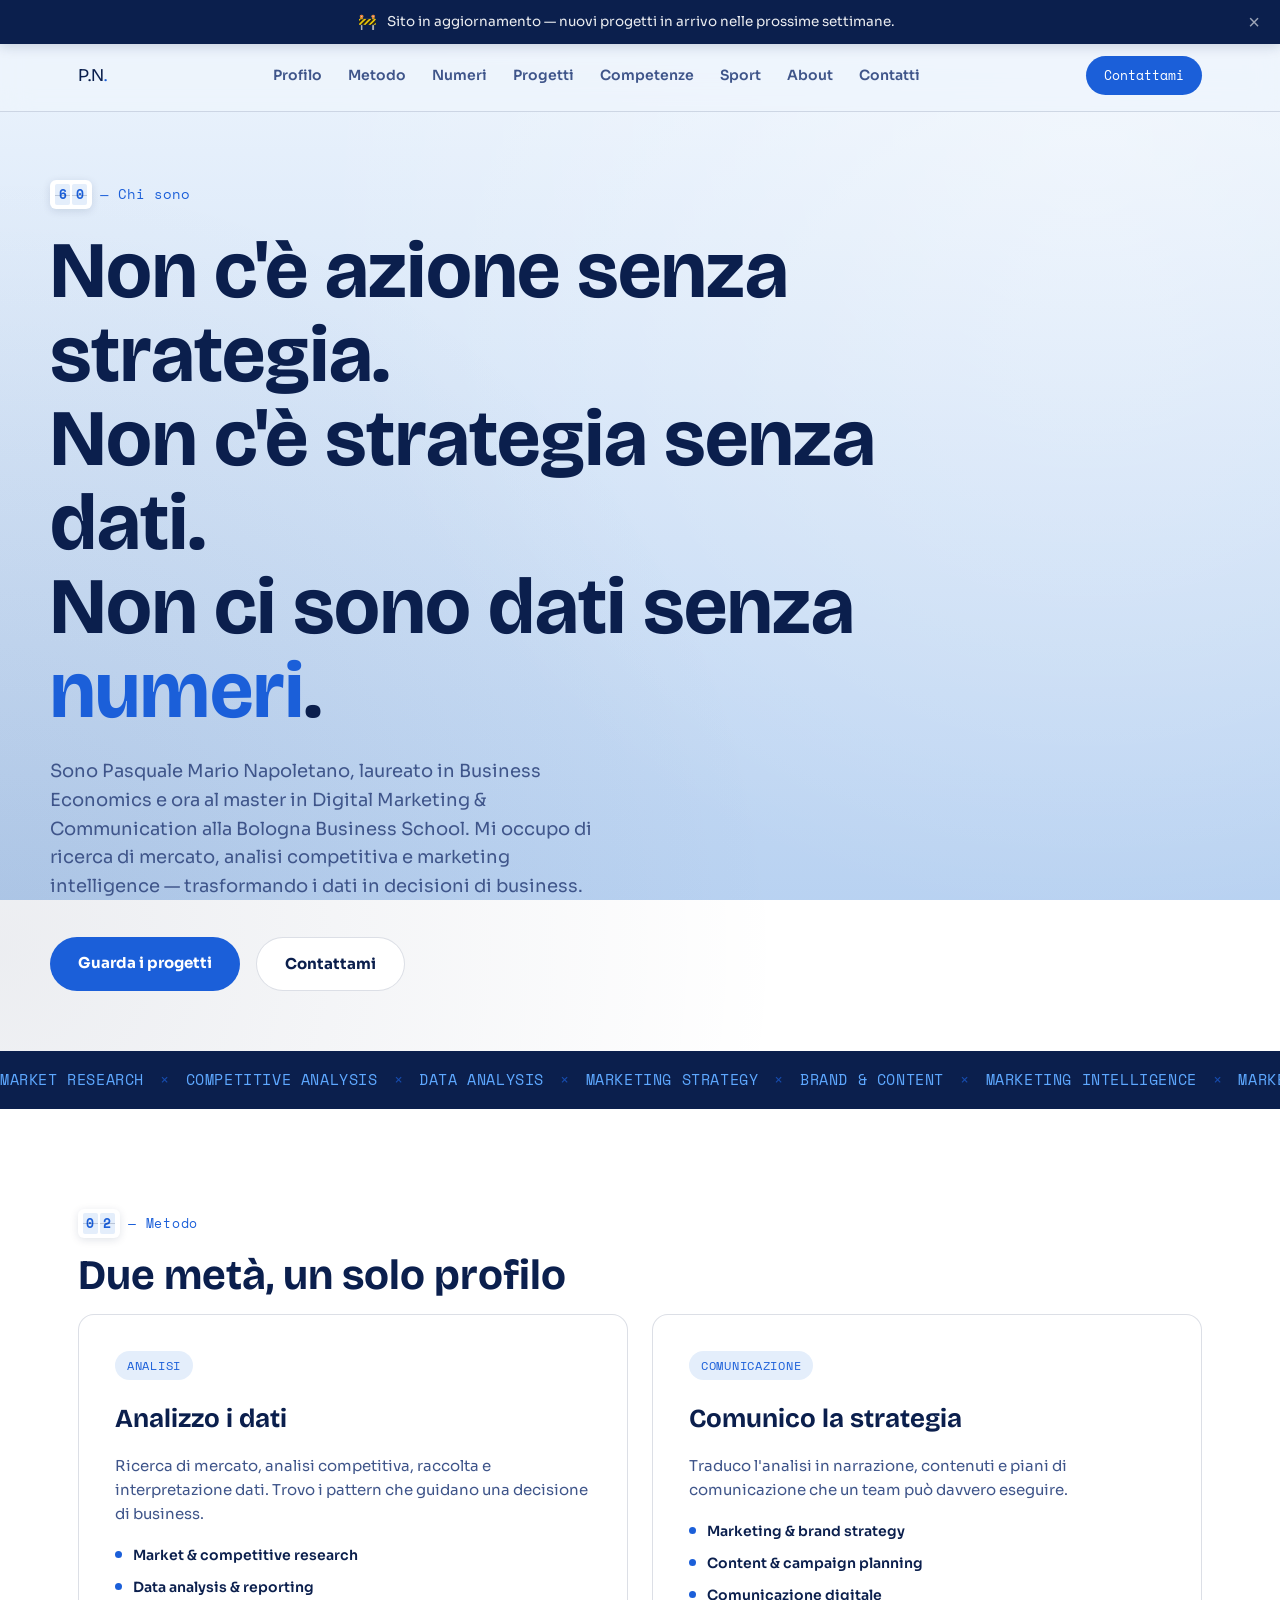
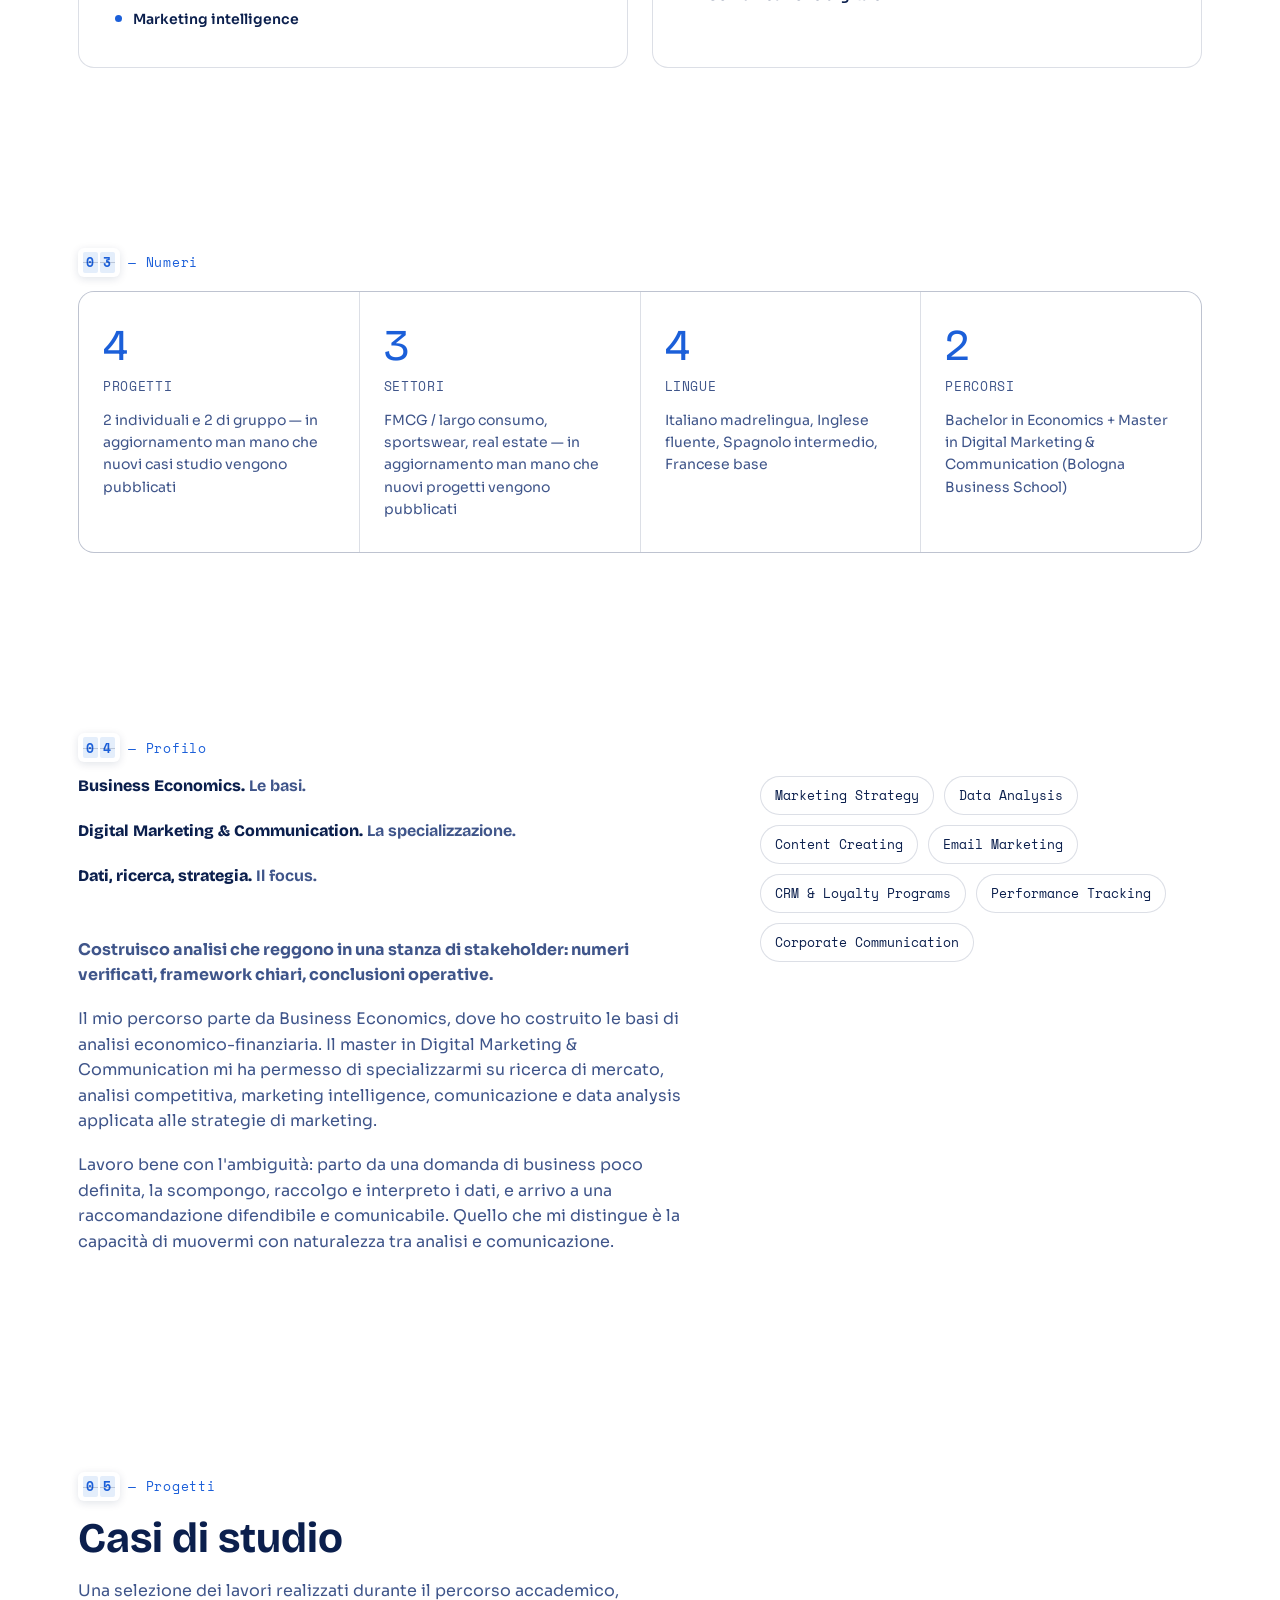
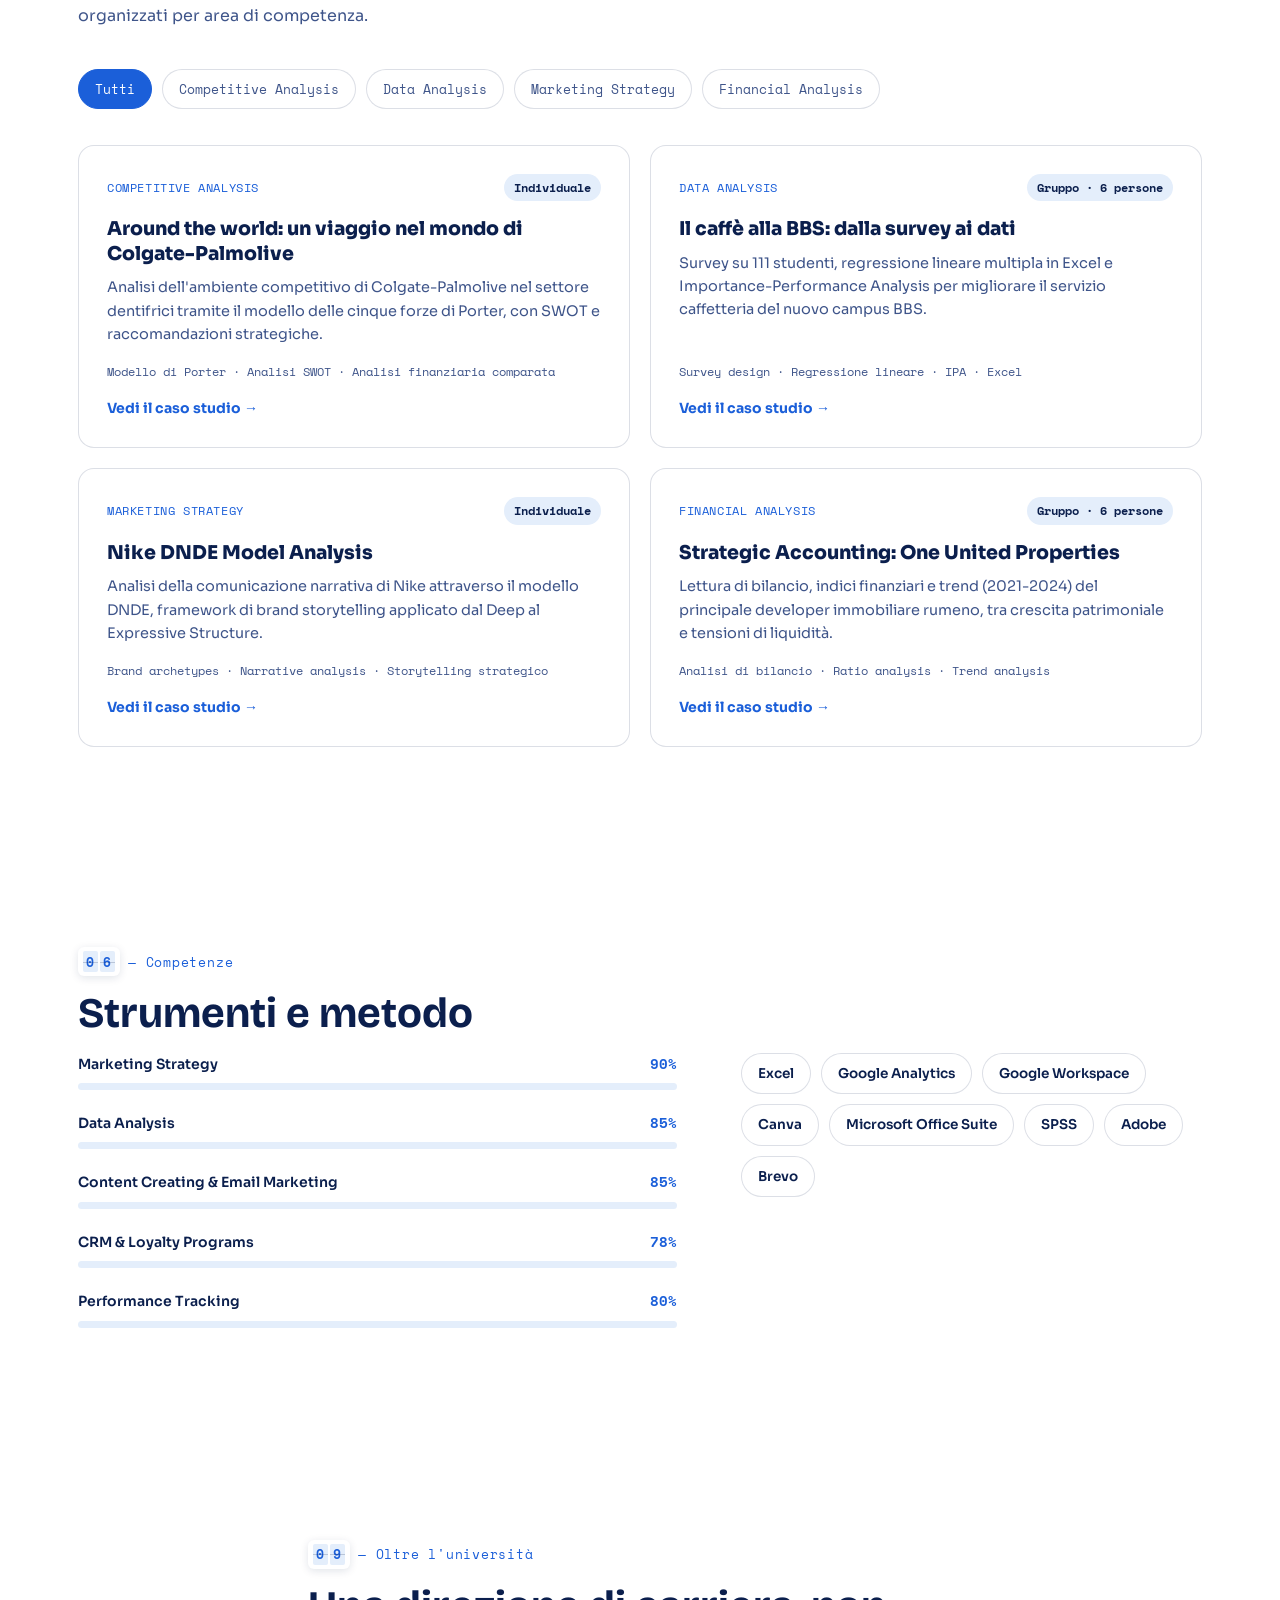
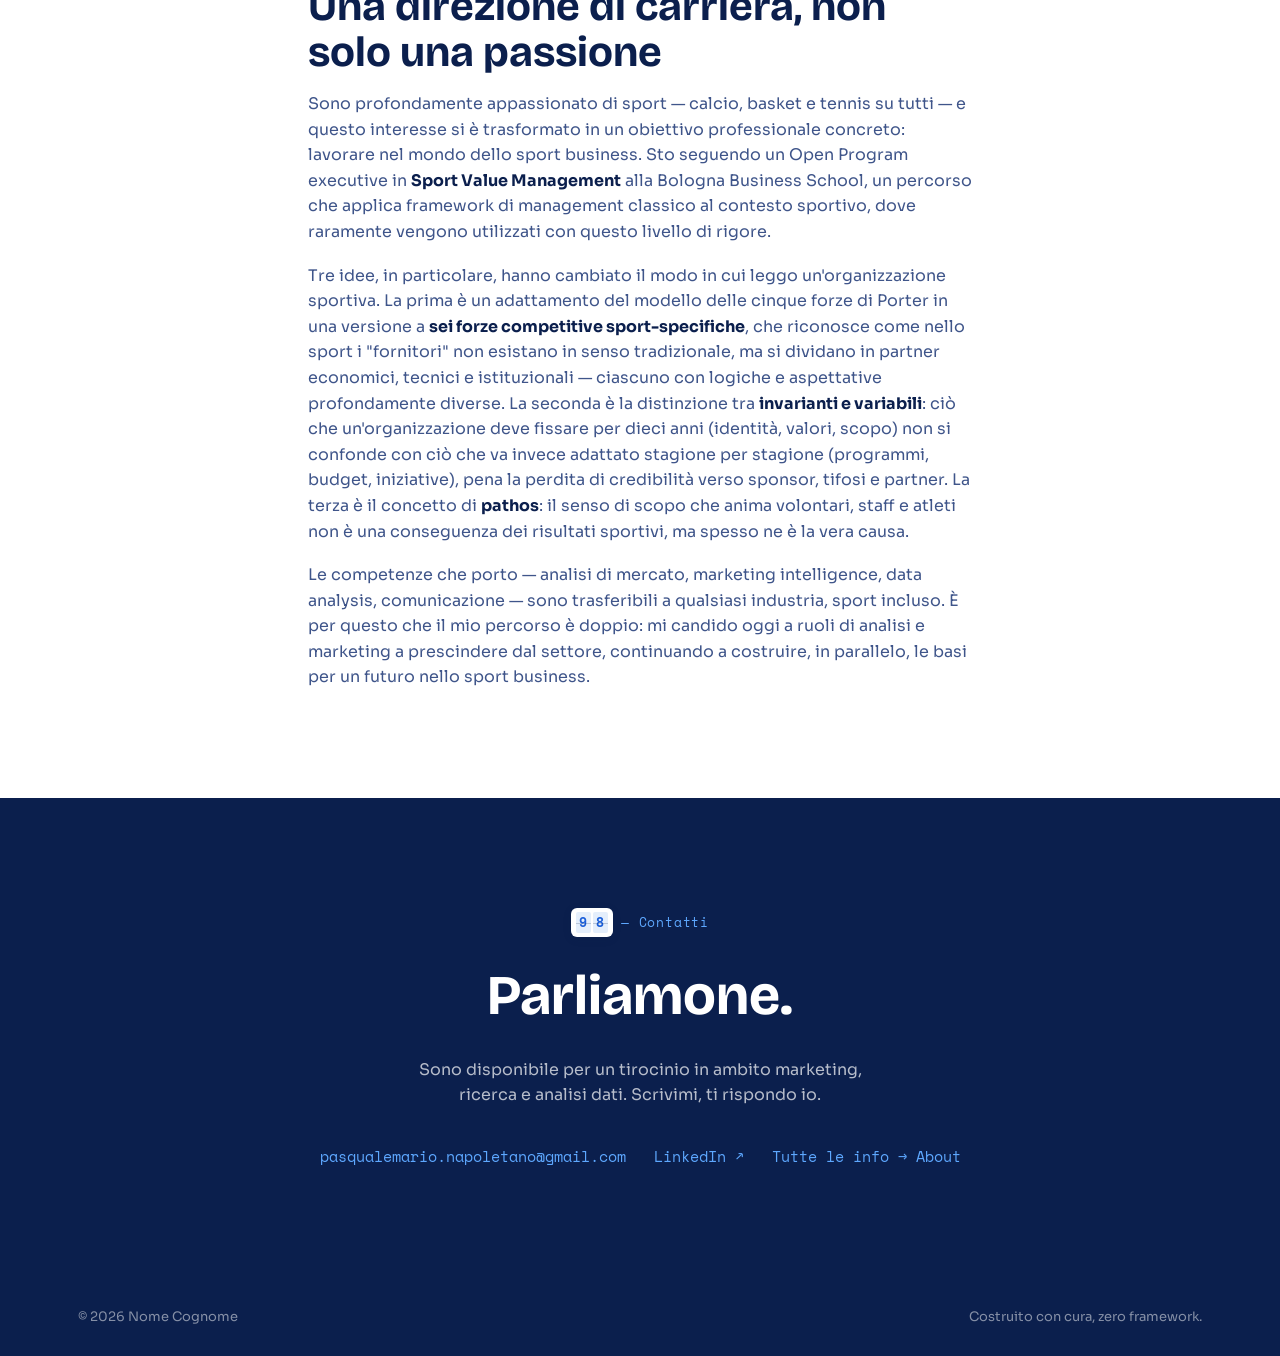
==== commit 793f381a: "Add files via upload" ====
--- a/index.html
+++ b/index.html
@@ -136,9 +136,9 @@
     <p class="section-eyebrow"><span class="flap-group" data-flap="03"><span class="flap">0</span><span class="flap">0</span></span> — Numeri</p>
     <div class="stats-grid">
       <div class="stat-card reveal">
-        <span class="stat-number" data-count="11">0</span>
+        <span class="stat-number" data-count="4">0</span>
         <span class="stat-unit">progetti</span>
-        <p class="stat-label">2 individuali e 9 di gruppo, tra ricerca di mercato, analisi competitiva e strategie di comunicazione</p>
+        <p class="stat-label">2 individuali e 2 di gruppo — in aggiornamento man mano che nuovi casi studio vengono pubblicati</p>
       </div>
       <div class="stat-card reveal">
         <span class="stat-number" data-count="3">0</span>
@@ -212,7 +212,6 @@
 
     <div class="filter-bar" id="filterBar">
       <button class="filter-btn active" data-filter="all">Tutti</button>
-      <button class="filter-btn" data-filter="research">Market Research</button>
       <button class="filter-btn" data-filter="competitive">Competitive Analysis</button>
       <button class="filter-btn" data-filter="data">Data Analysis</button>
       <button class="filter-btn" data-filter="strategy">Marketing Strategy</button>
@@ -220,22 +219,6 @@
     </div>
 
     <div class="project-grid" id="projectGrid">
-
-      <article class="project-card reveal" data-category="research">
-        <div class="project-card-top">
-          <span class="project-tag">Market Research</span>
-          <span class="project-metric">Caso studio</span>
-        </div>
-        <h3 class="project-title">Analisi del mercato beverage low-alcol in Italia</h3>
-        <p class="project-desc">
-          Ricerca quali-quantitativa su trend di consumo, segmentazione del target e
-          posizionamento dei principali player, con raccomandazioni strategiche.
-        </p>
-        <div class="project-meta">
-          <span>Survey design · Analisi secondaria · SWOT</span>
-        </div>
-        <a href="#" class="project-link">Vedi il caso studio →</a>
-      </article>
 
       <article class="project-card reveal" data-category="competitive research">
         <div class="project-card-top">
@@ -273,22 +256,6 @@
       <article class="project-card reveal" data-category="strategy">
         <div class="project-card-top">
           <span class="project-tag">Marketing Strategy</span>
-          <span class="project-metric">Caso studio</span>
-        </div>
-        <h3 class="project-title">Piano di marketing per il lancio di un prodotto fintech</h3>
-        <p class="project-desc">
-          Strategia go-to-market completa: target, value proposition, canali,
-          piano editoriale e budget allocation per i primi 6 mesi.
-        </p>
-        <div class="project-meta">
-          <span>Go-to-market · Budgeting · Content plan</span>
-        </div>
-        <a href="#" class="project-link">Vedi il caso studio →</a>
-      </article>
-
-      <article class="project-card reveal" data-category="strategy">
-        <div class="project-card-top">
-          <span class="project-tag">Marketing Strategy</span>
           <span class="project-metric">Individuale</span>
         </div>
         <h3 class="project-title">Nike DNDE Model Analysis</h3>
@@ -316,22 +283,6 @@
           <span>Analisi di bilancio · Ratio analysis · Trend analysis</span>
         </div>
         <a href="progetti/strategic-accounting.html" class="project-link">Vedi il caso studio →</a>
-      </article>
-
-      <article class="project-card reveal" data-category="data">
-        <div class="project-card-top">
-          <span class="project-tag">Data Analysis</span>
-          <span class="project-metric">Caso studio</span>
-        </div>
-        <h3 class="project-title">Analisi di sentiment su brand reputation</h3>
-        <p class="project-desc">
-          Raccolta e analisi di menzioni social e media per misurare sentiment
-          e individuare temi critici nella percezione del brand.
-        </p>
-        <div class="project-meta">
-          <span>Social listening · Sentiment analysis · Reporting</span>
-        </div>
-        <a href="#" class="project-link">Vedi il caso studio →</a>
       </article>
 
     </div>
--- a/css/style.css
+++ b/css/style.css
@@ -767,3 +767,54 @@
   .stats-grid { grid-template-columns: 1fr; }
   .hero-title { font-size: clamp(32px, 9vw, 44px); }
 }
+
+/* ===========================================================
+   WIP BANNER
+   =========================================================== */
+.wip-banner {
+  position: fixed;
+  top: 0;
+  left: 0;
+  right: 0;
+  z-index: 9999;
+  background: var(--navy);
+  color: rgba(255,255,255,0.92);
+  display: flex;
+  align-items: center;
+  justify-content: center;
+  gap: 10px;
+  padding: 10px 48px 10px 20px;
+  font-family: var(--font-body);
+  font-size: 13.5px;
+  text-align: center;
+  box-shadow: 0 2px 12px rgba(11,31,77,0.18);
+  transition: transform 0.3s ease, opacity 0.3s ease;
+}
+.wip-banner.hidden {
+  transform: translateY(-100%);
+  opacity: 0;
+  pointer-events: none;
+}
+.wip-icon { font-size: 15px; flex-shrink: 0; }
+.wip-close {
+  position: absolute;
+  right: 14px;
+  top: 50%;
+  transform: translateY(-50%);
+  background: none;
+  border: none;
+  color: rgba(255,255,255,0.6);
+  font-size: 20px;
+  cursor: pointer;
+  line-height: 1;
+  padding: 4px 6px;
+  transition: color 0.15s;
+}
+.wip-close:hover { color: #fff; }
+body.wip-visible .nav { top: 40px; }
+body.wip-visible { padding-top: 40px; }
+@media (max-width: 600px) {
+  .wip-banner { font-size: 12px; padding: 9px 40px 9px 16px; }
+  body.wip-visible { padding-top: 48px; }
+  body.wip-visible .nav { top: 48px; }
+}
